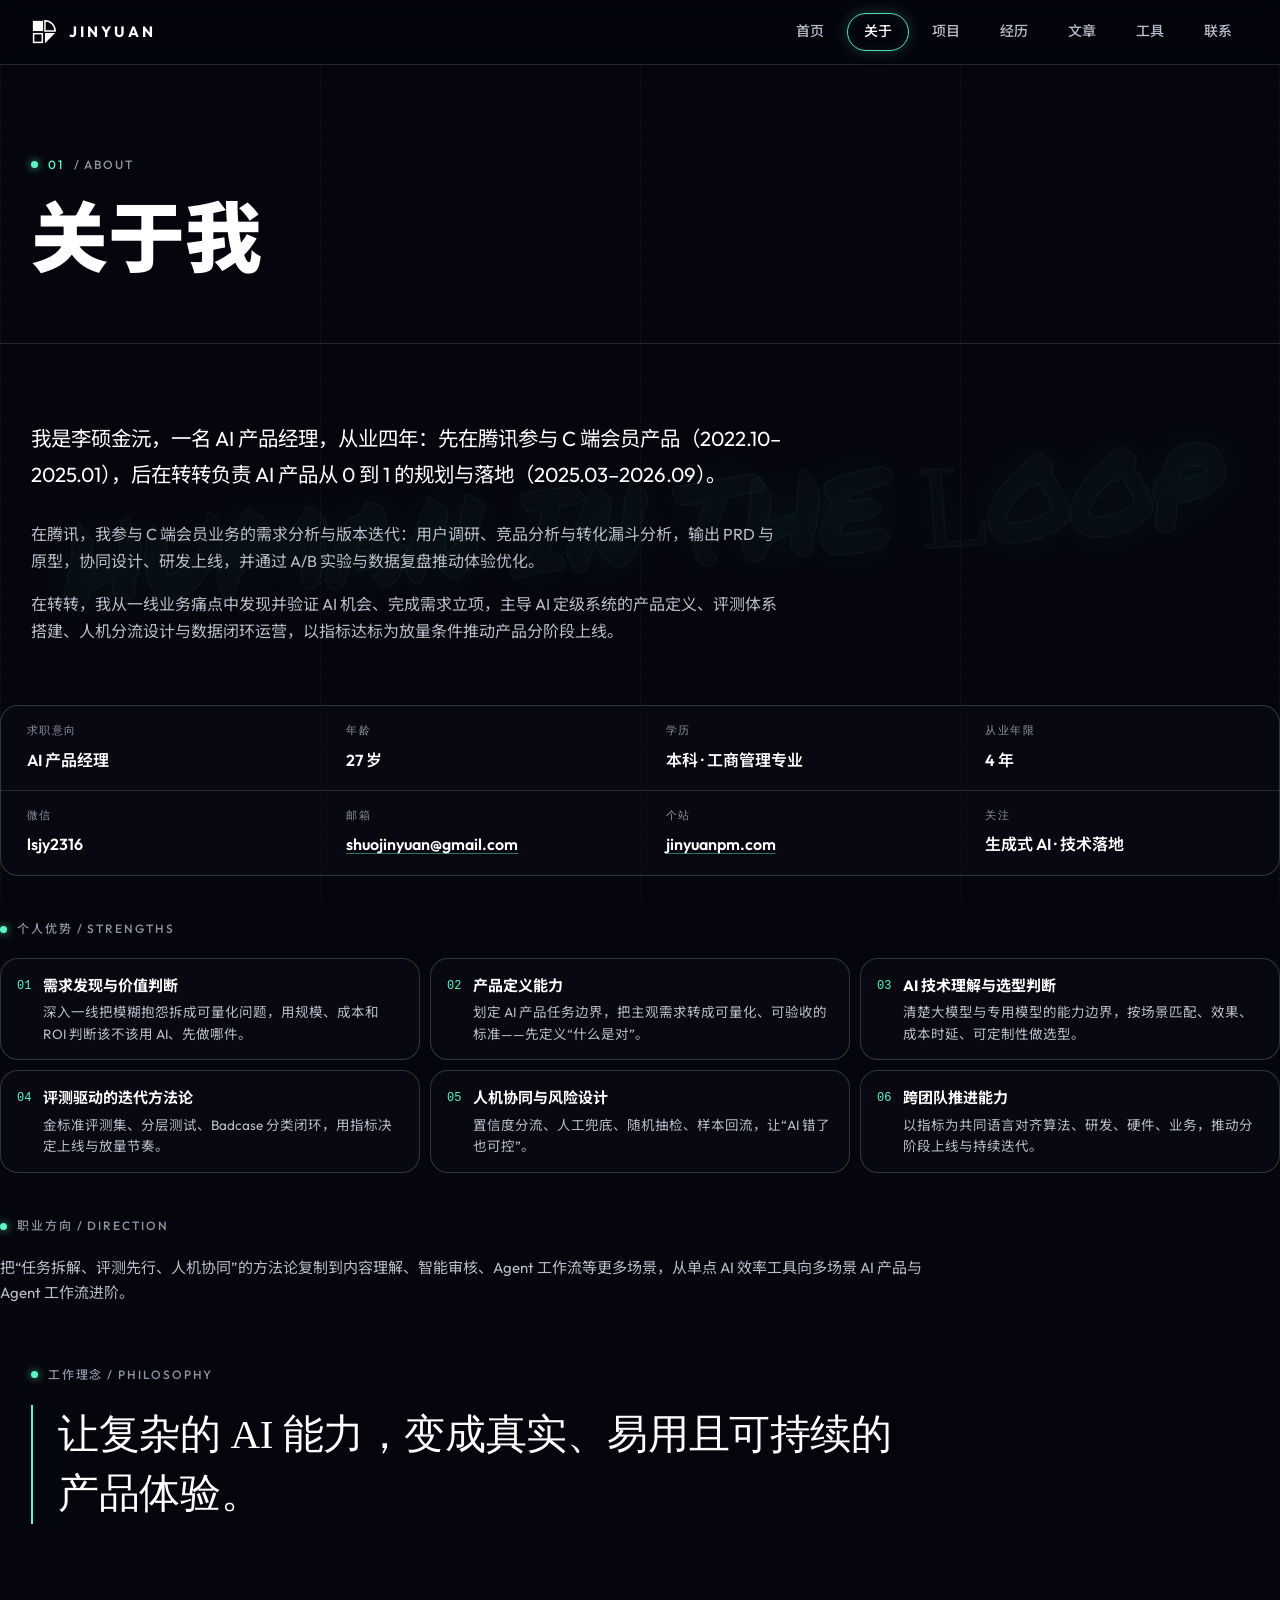
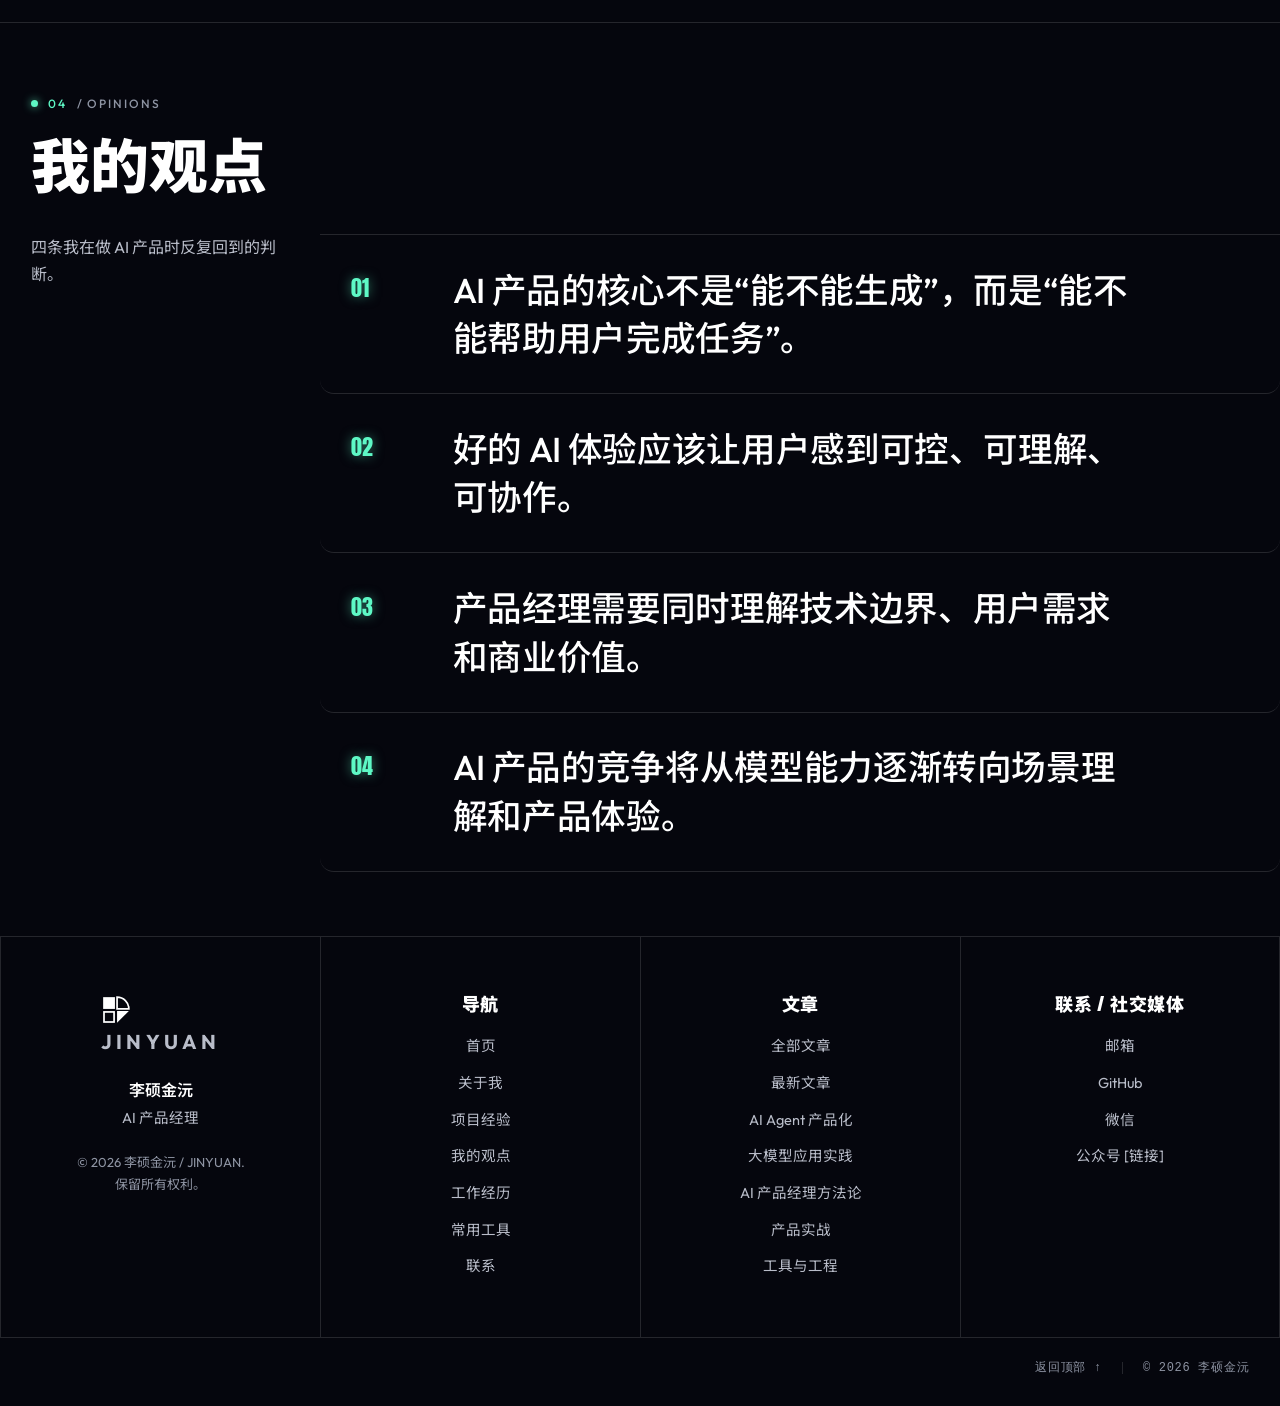
==== about.html @ b334a10d "About: remove monolith image, text full width" ====
<!doctype html>
<html lang="zh-Hans">
<head>
<meta charset="utf-8">
<meta name="viewport" content="width=device-width, initial-scale=1">
<title>关于我｜JINYUAN｜AI 产品与智能体验</title>
<meta name="description" content="李硕金沅（JINYUAN）｜AI 产品经理，从业四年（腾讯 C 端会员产品 → 转转 AI 产品）。关于我、个人优势、工作理念与我的观点。">
<meta name="theme-color" content="#05060d">
<meta name="color-scheme" content="dark">
<meta property="og:type" content="website">
<meta property="og:site_name" content="JINYUAN｜AI 产品与智能体验">
<meta property="og:title" content="关于我｜JINYUAN｜AI 产品与智能体验">
<meta property="og:description" content="李硕金沅（JINYUAN）｜AI 产品经理，从业四年（腾讯 C 端会员产品 → 转转 AI 产品）。关于我、个人优势、工作理念与我的观点。">
<meta property="og:locale" content="zh_CN">
<!-- For a real deployment make og:image / og:url absolute, e.g. https://your-domain.com/assets/og.jpg -->
<meta property="og:image" content="assets/og.jpg">
<meta name="twitter:card" content="summary_large_image">
<link rel="icon" href="data:image/svg+xml,%3Csvg xmlns='http://www.w3.org/2000/svg' viewBox='0 0 28 28'%3E%3Crect width='28' height='28' fill='%23000'/%3E%3Crect x='3' y='3' width='10' height='10' fill='%23fff'/%3E%3Cpath d='M15 13V3a10 10 0 0 1 10 10z' fill='none' stroke='%23fff' stroke-width='1.6'/%3E%3Crect x='3.8' y='15.8' width='8.4' height='8.4' fill='none' stroke='%23fff' stroke-width='1.6'/%3E%3Cpath d='M15 25V15h10z' fill='%237fa38f'/%3E%3C/svg%3E">
<link rel="preconnect" href="https://fonts.googleapis.com">
<link rel="preconnect" href="https://fonts.gstatic.com" crossorigin>
<link rel="stylesheet" href="https://fonts.googleapis.com/css2?family=Anton&family=Outfit:wght@400;500;600;700&family=Noto+Sans+SC:wght@500;700;900&display=swap">
<link rel="stylesheet" href="css/style.css?v=18">
<script>document.documentElement.classList.add('js')</script>
<script type="application/ld+json">{"@context": "https://schema.org", "@type": "Person", "name": "李硕金沅", "alternateName": "JINYUAN", "jobTitle": "AI 产品经理", "description": "李硕金沅（JINYUAN）｜AI 产品经理。专注于人工智能产品、用户体验与商业化创新，关注 AI 产品设计、智能体、生成式 AI、用户需求与技术落地。", "inLanguage": "zh-Hans", "knowsAbout": ["AI 产品管理", "生成式 AI", "AI Agent", "用户体验"], "sameAs": ["https://github.com/Uashodauw"]}</script>
</head>
<body id="top">
<a class="skip" href="#main">跳到主要内容</a>
<div class="guides" aria-hidden="true"><div><span></span><span></span><span></span><span></span></div></div>
<header class="site-header">
 <div class="wrap"><div class="nav-inner">
  <a class="logo" href="index.html" aria-label="JINYUAN 首页"><svg viewBox="0 0 28 28" fill="none" aria-hidden="true" focusable="false"><rect x="2" y="2" width="11" height="11" fill="currentColor"/><path d="M15 13V2a11 11 0 0 1 11 11z" stroke="currentColor" stroke-width="1.6"/><rect x="2.8" y="15.8" width="9.4" height="9.4" stroke="currentColor" stroke-width="1.6"/><path d="M15 26V15h11z" fill="currentColor"/></svg><span class="wm">JINYUAN</span></a>
  <nav aria-label="主导航"><ul class="nav-links" id="nav-links"><li><a href="index.html">首页</a></li><li><a href="about.html" aria-current="page">关于</a></li><li><a href="projects.html">项目</a></li><li><a href="experience.html">经历</a></li><li><a href="articles.html">文章</a></li><li><a href="tools.html">工具</a></li><li><a href="contact.html">联系</a></li></ul></nav>
  <button class="nav-toggle" type="button" aria-expanded="false" aria-controls="nav-links" aria-label="打开菜单"><span></span></button>
 </div></div>
 <div class="progress" aria-hidden="true"></div>
</header>
<main id="main">
 <section class="page-head" aria-labelledby="page-t"><div class="wrap"><div class="cell">
  <p class="label"><b>01</b> / ABOUT</p><h1 id="page-t">关于我</h1></div></div></section>
<section class="sec" style="border-top:0" id="about" aria-labelledby="about-t">
 <div class="wrap">
  <div class="about-grid">
   <div class="about-text cell reveal">
    <p class="lead">我是李硕金沅，一名 AI 产品经理，从业四年：先在腾讯参与 C 端会员产品（2022.10–2025.01），后在转转负责 AI 产品从 0 到 1 的规划与落地（2025.03–2026.09）。</p>
    <p class="muted">在腾讯，我参与 C 端会员业务的需求分析与版本迭代：用户调研、竞品分析与转化漏斗分析，输出 PRD 与原型，协同设计、研发上线，并通过 A/B 实验与数据复盘推动体验优化。</p>
    <p class="muted">在转转，我从一线业务痛点中发现并验证 AI 机会、完成需求立项，主导 AI 定级系统的产品定义、评测体系搭建、人机分流设计与数据闭环运营，以指标达标为放量条件推动产品分阶段上线。</p>
   </div>
   <dl class="facts facts-8 reveal" style="margin:0">
    <div><dt>求职意向</dt><dd>AI 产品经理</dd></div><div><dt>年龄</dt><dd>27 岁</dd></div><div><dt>学历</dt><dd>本科 · 工商管理专业</dd></div><div><dt>从业年限</dt><dd>4 年</dd></div><div><dt>微信</dt><dd>lsjy2316</dd></div><div><dt>邮箱</dt><dd><a href="mailto:shuojinyuan@gmail.com">shuojinyuan@gmail.com</a></dd></div><div><dt>个站</dt><dd><a href="index.html">jinyuanpm.com</a></dd></div><div><dt>关注</dt><dd>生成式 AI · 技术落地</dd></div>
   </dl>
   <div class="strengths-wrap reveal"><p class="label">个人优势 / STRENGTHS</p><ul class="strengths" aria-label="个人优势"><li><span class="n">01</span><div><b>需求发现与价值判断</b><p>深入一线把模糊抱怨拆成可量化问题，用规模、成本和 ROI 判断该不该用 AI、先做哪件。</p></div></li><li><span class="n">02</span><div><b>产品定义能力</b><p>划定 AI 产品任务边界，把主观需求转成可量化、可验收的标准——先定义“什么是对”。</p></div></li><li><span class="n">03</span><div><b>AI 技术理解与选型判断</b><p>清楚大模型与专用模型的能力边界，按场景匹配、效果、成本时延、可定制性做选型。</p></div></li><li><span class="n">04</span><div><b>评测驱动的迭代方法论</b><p>金标准评测集、分层测试、Badcase 分类闭环，用指标决定上线与放量节奏。</p></div></li><li><span class="n">05</span><div><b>人机协同与风险设计</b><p>置信度分流、人工兜底、随机抽检、样本回流，让“AI 错了也可控”。</p></div></li><li><span class="n">06</span><div><b>跨团队推进能力</b><p>以指标为共同语言对齐算法、研发、硬件、业务，推动分阶段上线与持续迭代。</p></div></li></ul></div>
   <div class="direction reveal"><p class="label">职业方向 / DIRECTION</p><p>把“任务拆解、评测先行、人机协同”的方法论复制到内容理解、智能审核、Agent 工作流等更多场景，从单点 AI 效率工具向多场景 AI 产品与 Agent 工作流进阶。</p></div>
   <div class="philosophy reveal"><p class="label">工作理念 / PHILOSOPHY</p><blockquote><p>让复杂的 AI 能力，变成真实、易用且可持续的产品体验。</p></blockquote></div>
  </div>
 </div>
</section>
<section class="sec" id="opinions" aria-labelledby="opinions-t">
 <div class="wrap">
  <div class="sec-head"><div class="cell reveal"><p class="label"><b>04</b> / OPINIONS</p><h2><span id="opinions-t">我的观点</span></h2></div></div>
  <div class="op-grid">
   <div class="op-side reveal"><p class="muted">四条我在做 AI 产品时反复回到的判断。</p></div>
   <ol class="op-list"><li class="op reveal"><span class="no">01</span><p>AI 产品的核心不是“能不能生成”，而是“能不能帮助用户完成任务”。</p></li><li class="op reveal"><span class="no">02</span><p>好的 AI 体验应该让用户感到可控、可理解、可协作。</p></li><li class="op reveal"><span class="no">03</span><p>产品经理需要同时理解技术边界、用户需求和商业价值。</p></li><li class="op reveal"><span class="no">04</span><p>AI 产品的竞争将从模型能力逐渐转向场景理解和产品体验。</p></li></ol>
  </div>
 </div>
</section>
</main>
<footer class="site-footer">
 <div class="wrap">
  <div class="foot-cols">
   <div class="fcol">
    <a class="logo" href="index.html" aria-label="JINYUAN 首页"><svg viewBox="0 0 28 28" fill="none" aria-hidden="true" focusable="false"><rect x="2" y="2" width="11" height="11" fill="currentColor"/><path d="M15 13V2a11 11 0 0 1 11 11z" stroke="currentColor" stroke-width="1.6"/><rect x="2.8" y="15.8" width="9.4" height="9.4" stroke="currentColor" stroke-width="1.6"/><path d="M15 26V15h11z" fill="currentColor"/></svg><span class="wm">JINYUAN</span></a>
    <p class="name">李硕金沅</p>
    <p class="tagline">AI 产品经理</p>
    <p class="copy-r">© <span id="year">2026</span> 李硕金沅 / JINYUAN.<br>保留所有权利。</p>
   </div>
   <nav class="fcol" aria-label="站点导航"><h2>导航</h2><ul>
    <li><a href="index.html">首页</a></li><li><a href="about.html">关于我</a></li><li><a href="projects.html">项目经验</a></li>
    <li><a href="about.html#opinions">我的观点</a></li><li><a href="experience.html">工作经历</a></li><li><a href="tools.html">常用工具</a></li><li><a href="contact.html">联系</a></li></ul></nav>
   <nav class="fcol" aria-label="文章链接"><h2>文章</h2><ul>
    <li><a href="articles.html">全部文章</a></li><li><a href="article.html?slug=gemini-4-argon-multimodal-review">最新文章</a></li>
    <li><a href="articles.html?cat=AI%20Agent%20%E4%BA%A7%E5%93%81%E5%8C%96">AI Agent 产品化</a></li><li><a href="articles.html?cat=%E5%A4%A7%E6%A8%A1%E5%9E%8B%E5%BA%94%E7%94%A8%E5%AE%9E%E8%B7%B5">大模型应用实践</a></li><li><a href="articles.html?cat=AI%20%E4%BA%A7%E5%93%81%E7%BB%8F%E7%90%86%E6%96%B9%E6%B3%95%E8%AE%BA">AI 产品经理方法论</a></li><li><a href="articles.html?cat=%E4%BA%A7%E5%93%81%E5%AE%9E%E6%88%98">产品实战</a></li><li><a href="articles.html?cat=%E5%B7%A5%E5%85%B7%E4%B8%8E%E5%B7%A5%E7%A8%8B">工具与工程</a></li></ul></nav>
   <nav class="fcol" aria-label="联系与社交媒体"><h2>联系 / 社交媒体</h2><ul>
    <li><a href="mailto:shuojinyuan@gmail.com">邮箱</a></li><li><a href="https://github.com/Uashodauw" target="_blank" rel="noopener noreferrer">GitHub</a></li>
    <li><a href="contact.html#wechat">微信</a></li><li><a href="#" aria-disabled="true" title="占位：请替换为公众号 / 社交媒体链接">公众号 [链接]</a></li></ul></nav>
  </div>
  <div class="foot-art">
   <picture><source type="image/webp" srcset="assets/footer-art.webp"><img src="assets/footer-art.jpg" alt="黑白蚀刻版画风格的沙漠沙丘与远处高原，右侧渐隐入黑色背景" width="660" height="590" loading="lazy" decoding="async"></picture>
   <div class="foot-bar"><a href="#top">返回顶部 ↑</a><span class="sep"></span><span>© 2026 李硕金沅</span></div>
  </div>
 </div>
</footer>
<script src="js/main.js?v=8" defer></script>
<script src="js/router.js?v=2" defer></script>
<script src="js/cursor.js?v=1" defer></script>
</body>
</html>
---- css/style.css ----
/* JINYUAN — NOX Grid inspired: black, etched engravings, dashed hairlines */
:root{
  --bg:#000;
  --fg:#f1f1ee;
  --muted:#b4b4b0;      /* 10:1 on #000 */
  --dim:#8f8f8b;        /* 6:1 on #000 */
  --accent:#7fa38f;     /* 7.6:1 on #000 */
  --line:rgba(255,255,255,.18);
  --guide:rgba(255,255,255,.14);
  --err:#ff9d8a;
  --sans:"Inter",-apple-system,BlinkMacSystemFont,"Segoe UI","PingFang SC","Hiragino Sans GB","Noto Sans SC","Noto Sans CJK SC","Microsoft YaHei",system-ui,sans-serif;
  --serif:"Source Serif 4","Source Serif Pro","Noto Serif SC","Noto Serif CJK SC","Songti SC","STSong",Georgia,serif;
  --mono:ui-monospace,SFMono-Regular,"SF Mono",Menlo,Consolas,"Liberation Mono",monospace;
  --hdr:64px;
  --wrap:1280px;
}
*,*::before,*::after{box-sizing:border-box}
html{scroll-behavior:smooth;-webkit-text-size-adjust:100%;background:#000}
body{margin:0;background:var(--bg);color:var(--fg);font-family:var(--sans);font-size:16px;line-height:1.7;-webkit-font-smoothing:antialiased;overflow-x:hidden;position:relative}
img,svg,picture{display:block;max-width:100%}
img{height:auto}
a{color:inherit;text-decoration:none}
p{margin:0 0 1em}
h1,h2,h3,h4{margin:0;font-weight:600;line-height:1.2;letter-spacing:-.01em}
ul,ol{margin:0;padding:0;list-style:none}
button,input,textarea{font:inherit;color:inherit}
::selection{background:var(--accent);color:#000}
:focus-visible{outline:2px solid var(--accent);outline-offset:3px;border-radius:1px}
.skip{position:absolute;left:12px;top:-60px;background:#fff;color:#000;padding:10px 16px;z-index:200;font-weight:600}
.skip:focus{top:12px}
.sr{position:absolute;width:1px;height:1px;overflow:hidden;clip:rect(0 0 0 0);white-space:nowrap}

/* ---------- grid guides ---------- */
.guides{position:fixed;inset:0;pointer-events:none;z-index:0}
.guides>div{position:relative;height:100%;width:min(var(--wrap),100%);margin:0 auto;display:grid;grid-template-columns:repeat(4,1fr)}
.guides span{border-left:1px dashed var(--guide)}
.guides span:last-child{border-right:1px dashed var(--guide)}
.wrap{width:min(var(--wrap),100%);margin:0 auto;position:relative;z-index:1}
main,.site-footer{position:relative;z-index:1}
.grid4{display:grid;grid-template-columns:repeat(4,1fr)}
.cell{padding:0 clamp(20px,2.4vw,36px)}

/* ---------- labels ---------- */
.label{font-family:var(--mono);font-size:12px;letter-spacing:.14em;text-transform:uppercase;color:var(--dim);margin:0 0 18px;display:flex;gap:10px;align-items:center}
.label b{color:var(--accent);font-weight:500}
.label::before{content:"";width:6px;height:6px;background:var(--accent);display:inline-block}
.lead{font-size:clamp(18px,1.6vw,22px);color:var(--fg);line-height:1.75}
.muted{color:var(--muted)}
.mono{font-family:var(--mono)}

/* ---------- header ---------- */
.site-header{position:sticky;top:0;z-index:100;background:rgba(0,0,0,.88);-webkit-backdrop-filter:blur(10px);backdrop-filter:blur(10px);border-bottom:1px solid var(--line)}
.nav-inner{height:var(--hdr);display:flex;align-items:center;justify-content:space-between;padding:0 clamp(20px,2.4vw,36px)}
.logo{display:inline-flex;align-items:center;gap:12px;font-weight:600}
.logo svg{width:26px;height:26px;color:var(--fg)}
.logo .wm{font-size:15px;letter-spacing:.28em;font-weight:600}
.logo:hover svg,.logo:focus-visible svg{color:var(--accent)}
.nav-links{display:flex;gap:4px;align-items:center}
.nav-links a{display:block;padding:8px 14px;font-size:14px;color:var(--muted);position:relative;transition:color .2s}
.nav-links a::after{content:"";position:absolute;left:14px;right:14px;bottom:2px;border-bottom:1px solid var(--accent);transform:scaleX(0);transform-origin:left;transition:transform .25s}
.nav-links a:hover,.nav-links a[aria-current]{color:var(--fg)}
.nav-links a:hover::after,.nav-links a[aria-current]::after{transform:scaleX(1)}
.nav-toggle{display:none;background:none;border:1px solid var(--line);width:44px;height:44px;cursor:pointer;align-items:center;justify-content:center;border-radius:1px}
.nav-toggle:hover{border-color:var(--accent)}
.nav-toggle span,.nav-toggle span::before,.nav-toggle span::after{display:block;width:18px;height:1.5px;background:var(--fg);position:relative;transition:transform .2s,background .2s}
.nav-toggle span::before,.nav-toggle span::after{content:"";position:absolute;left:0}
.nav-toggle span::before{top:-6px}.nav-toggle span::after{top:6px}
.nav-toggle[aria-expanded=true] span{background:transparent}
.nav-toggle[aria-expanded=true] span::before{transform:translateY(6px) rotate(45deg)}
.nav-toggle[aria-expanded=true] span::after{transform:translateY(-6px) rotate(-45deg)}
.progress{position:absolute;left:0;bottom:-1px;height:2px;width:0;background:var(--accent);z-index:2}

/* ---------- buttons ---------- */
.btn{display:inline-flex;align-items:center;gap:10px;min-height:48px;padding:0 24px;border:1px solid var(--fg);background:transparent;color:var(--fg);font-size:15px;font-weight:500;cursor:pointer;border-radius:1px;transition:background .2s,color .2s,border-color .2s,transform .1s}
.btn:active{transform:translateY(1px)}
.btn-primary{background:var(--fg);color:#000}
.btn-primary:hover{background:var(--accent);border-color:var(--accent)}
.btn-ghost{border-color:rgba(255,255,255,.4)}
.btn-ghost:hover{border-color:var(--accent);color:var(--accent)}
.btn .arr{transition:transform .2s}
.btn:hover .arr{transform:translateX(4px)}
.btn-sm{min-height:36px;padding:0 14px;font-size:13px}
.link-arrow{display:inline-flex;gap:8px;align-items:center;border-bottom:1px solid var(--line);padding-bottom:2px;color:var(--fg);transition:color .2s,border-color .2s}
.link-arrow:hover{color:var(--accent);border-color:var(--accent)}

/* ---------- hero ---------- */
.hero{position:relative;overflow:hidden;min-height:min(86vh,800px);display:flex;align-items:stretch}
.hero .wrap{display:flex;flex-direction:column;min-height:inherit}
.hero-art{position:absolute;right:0;top:0;bottom:84px;width:74%;z-index:0;pointer-events:none}
.hero-art img{width:100%;height:100%;object-fit:cover;object-position:60% 50%}
.feather{-webkit-mask-image:linear-gradient(to right,transparent 0,#000 38%,#000 86%,transparent 100%),linear-gradient(to bottom,transparent 0,#000 14%,#000 84%,transparent 100%);-webkit-mask-composite:source-in;mask-image:linear-gradient(to right,transparent 0,#000 38%,#000 86%,transparent 100%),linear-gradient(to bottom,transparent 0,#000 14%,#000 84%,transparent 100%);mask-composite:intersect}
.feather-soft{-webkit-mask-image:linear-gradient(to right,transparent 0,#000 10%,#000 90%,transparent 100%),linear-gradient(to bottom,transparent 0,#000 10%,#000 90%,transparent 100%);-webkit-mask-composite:source-in;mask-image:linear-gradient(to right,transparent 0,#000 10%,#000 90%,transparent 100%),linear-gradient(to bottom,transparent 0,#000 10%,#000 90%,transparent 100%);mask-composite:intersect}
.hero-copy{position:relative;z-index:2;flex:1;display:flex;flex-direction:column;justify-content:center;padding:clamp(56px,8vw,112px) clamp(20px,2.4vw,36px) 48px;max-width:760px}
.hero h1{font-size:clamp(60px,10vw,136px);font-weight:700;letter-spacing:-.03em;line-height:1;margin-bottom:20px}
.hero .role{font-size:clamp(20px,2.2vw,28px);font-weight:500;margin-bottom:28px;color:var(--fg);display:flex;align-items:center;gap:14px}
.hero .role::before{content:"";width:40px;border-top:1px solid var(--accent)}
.hero .tag{font-size:clamp(18px,1.7vw,22px);max-width:30em;margin-bottom:12px;text-shadow:0 0 18px #000,0 0 6px #000}
.hero .sub{color:var(--muted);max-width:32em;margin-bottom:36px;text-shadow:0 0 14px #000,0 0 6px #000}
.hero-actions{display:flex;flex-wrap:wrap;gap:14px}
.hero-meta{position:relative;z-index:2;border-top:1px solid var(--line);height:84px}
.hero-meta .cell{display:flex;flex-direction:column;justify-content:center;height:84px;font-size:14px}
.hero-meta .k{font-family:var(--mono);font-size:11px;letter-spacing:.14em;text-transform:uppercase;color:var(--dim)}

/* ---------- sections ---------- */
.sec{border-top:1px solid var(--line);padding:clamp(64px,8vw,120px) 0;scroll-margin-top:var(--hdr)}
.sec-head{display:grid;grid-template-columns:repeat(4,1fr);margin-bottom:clamp(40px,5vw,72px)}
.sec-head .cell:first-child{grid-column:1/3}
.sec-head h2{font-size:clamp(34px,4.4vw,60px);letter-spacing:-.025em}
.sec-head p.note{grid-column:3/5;color:var(--muted);align-self:end;margin:0}
.eyebrow-note{display:inline-block;font-family:var(--mono);font-size:12px;letter-spacing:.06em;color:var(--accent);border:1px dashed rgba(127,163,143,.55);padding:4px 10px;margin:0}

/* about */
.about-grid{display:grid;grid-template-columns:repeat(4,1fr);row-gap:48px}
.about-text{grid-column:1/3}
.about-text .lead{margin-bottom:28px}
.about-fig{grid-column:3/5;position:relative}
.about-fig img{width:100%;max-width:520px;margin-left:auto}
.facts{grid-column:1/5;display:grid;grid-template-columns:repeat(4,1fr);border-top:1px solid var(--line);border-bottom:1px solid var(--line)}
.facts>div{padding:24px clamp(20px,2.4vw,36px)}
.facts dt{font-family:var(--mono);font-size:11px;letter-spacing:.14em;text-transform:uppercase;color:var(--dim);margin-bottom:6px}
.facts dd{margin:0;font-size:18px;font-weight:500}
.skills{grid-column:1/5;display:grid;grid-template-columns:repeat(3,1fr)}
.skills li{padding:22px clamp(20px,2.4vw,36px);border-bottom:1px solid var(--line);display:flex;gap:16px;align-items:baseline;transition:background .2s}
.skills li:hover{background:#0b0b0b}
.skills .n{font-family:var(--mono);font-size:12px;color:var(--accent)}
.philosophy{grid-column:1/5;padding:clamp(24px,3vw,40px) clamp(20px,2.4vw,36px) 0}
.philosophy blockquote{margin:0;font-family:var(--serif);font-size:clamp(24px,3.2vw,44px);line-height:1.45;letter-spacing:-.01em;max-width:22em;border-left:2px solid var(--accent);padding-left:clamp(16px,2vw,28px)}
.philosophy .label{margin-bottom:20px}

/* projects */
.projects{display:grid;grid-template-columns:repeat(2,1fr);gap:0}
.project{border:1px solid var(--line);margin:-1px 0 0 -1px;padding:0;display:flex;flex-direction:column;transition:border-color .25s,background .25s;background:#000}
.project:hover{border-color:rgba(127,163,143,.7);background:#050505}
.project .thumb{aspect-ratio:16/8;overflow:hidden;border-bottom:1px solid var(--line)}
.project .thumb img{width:100%;height:100%;object-fit:cover;filter:grayscale(1);transition:transform .8s ease}
.project:hover .thumb img{transform:scale(1.03)}
.project-body{padding:clamp(20px,2.4vw,32px)}
.project h3{font-size:24px;margin-bottom:6px;display:flex;gap:10px;align-items:baseline;flex-wrap:wrap}
.project h3 small{font-family:var(--mono);font-size:11px;font-weight:400;color:var(--accent);letter-spacing:.08em;border:1px dashed rgba(127,163,143,.55);padding:2px 8px}
.project dl{margin:20px 0 0;display:grid;grid-template-columns:7.5em 1fr;gap:0}
.project dt,.project dd{padding:10px 0;border-top:1px solid var(--line);margin:0;font-size:14.5px}
.project dt{font-family:var(--mono);font-size:11.5px;letter-spacing:.06em;color:var(--dim);padding-right:12px;line-height:2}
.project dd{color:var(--muted)}
.chips-inline{display:flex;flex-wrap:wrap;gap:6px}
.pill{font-family:var(--mono);font-size:12px;border:1px solid var(--line);padding:1px 8px;color:var(--muted);border-radius:1px;line-height:1.7}

/* article cards */
.cards3{display:grid;grid-template-columns:repeat(3,1fr)}
.acard{display:flex;flex-direction:column;border-left:1px solid var(--line);padding:0 clamp(20px,2.4vw,32px) 8px;transition:background .25s}
.acard:first-child{border-left:0}
.acard .cover{aspect-ratio:16/9;overflow:hidden;margin-bottom:22px;background:#000}
.acard .cover img{width:100%;height:100%;object-fit:cover;transition:transform .8s ease}
.acard:hover .cover img{transform:scale(1.04)}
.acard h3{font-size:20px;line-height:1.45;margin:10px 0 12px;font-weight:600}
.acard h3 a{background:linear-gradient(currentColor,currentColor) 0 100%/0 1px no-repeat;transition:background-size .3s,color .2s}
.acard:hover h3 a,.acard h3 a:focus-visible{background-size:100% 1px;color:#fff}
.acard p{color:var(--muted);font-size:15px}
.meta{font-family:var(--mono);font-size:12px;letter-spacing:.05em;color:var(--dim);display:flex;flex-wrap:wrap;gap:6px 14px}
.meta .cat{color:var(--accent)}
.more{margin-top:auto;padding-top:8px}
.sec-foot{margin-top:48px;padding:0 clamp(20px,2.4vw,36px)}

/* opinions */
.op-grid{display:grid;grid-template-columns:repeat(4,1fr)}
.op-side{grid-column:1/2;padding:0 clamp(20px,2.4vw,36px)}
.op-side figure{margin:32px 0 0}
.op-side img{width:100%;aspect-ratio:4/5;object-fit:cover}
.op-list{grid-column:2/5;border-top:1px solid var(--line)}
.op{display:grid;grid-template-columns:90px 1fr;gap:12px;padding:clamp(28px,3.2vw,48px) clamp(20px,2.4vw,36px);border-bottom:1px solid var(--line);transition:background .25s}
.op:hover{background:#080808}
.op .no{font-family:var(--mono);color:var(--accent);font-size:14px;padding-top:.7em}
.op p{margin:0;font-size:clamp(22px,2.7vw,36px);line-height:1.4;letter-spacing:-.01em;font-weight:500;max-width:20em}
.op-list .op:first-child{border-top:0}

/* timeline */
.timeline{grid-column:2/5;position:relative;margin-left:0}
.tl-wrap{display:grid;grid-template-columns:repeat(4,1fr)}
.tl-item{position:relative;padding:0 0 44px 40px;border-left:1px solid rgba(255,255,255,.3);margin-left:6px}
.tl-item:last-child{padding-bottom:0}
.tl-item::before{content:"";position:absolute;left:-6px;top:6px;width:11px;height:11px;background:#000;border:1px solid var(--accent);transform:rotate(45deg)}
.tl-item:first-child::before{background:var(--accent)}
.tl-date{font-family:var(--mono);font-size:13px;color:var(--accent);margin-bottom:6px}
.tl-item h3{font-size:22px;margin-bottom:12px}
.tl-item h3 span{color:var(--muted);font-weight:400}
.tl-item dl{display:grid;grid-template-columns:6em 1fr;margin:0;max-width:620px}
.tl-item dt,.tl-item dd{margin:0;padding:8px 0;border-top:1px solid var(--line);font-size:15px}
.tl-item dt{font-family:var(--mono);font-size:12px;color:var(--dim);line-height:2}
.tl-item dd{color:var(--muted)}
.side-note{grid-column:1/2;padding:0 clamp(20px,2.4vw,36px);color:var(--muted);font-size:14px}

/* contact */
.contact-grid{display:grid;grid-template-columns:repeat(4,1fr)}
.contact-info{grid-column:1/3;padding:0 clamp(20px,2.4vw,36px)}
.contact-info .lead{margin-bottom:32px;max-width:24em}
.clist{border-top:1px solid var(--line)}
.clist li{display:grid;grid-template-columns:7em 1fr auto;gap:12px;padding:16px 0;border-bottom:1px solid var(--line);align-items:center}
.clist .k{font-family:var(--mono);font-size:12px;letter-spacing:.1em;color:var(--dim);text-transform:uppercase}
.clist a.v,.clist .v{word-break:break-all}
.clist a.v{border-bottom:1px solid transparent;transition:color .2s,border-color .2s;justify-self:start}
.clist a.v:hover{color:var(--accent);border-color:var(--accent)}
.copy{background:none;border:1px solid var(--line);color:var(--muted);font-size:12px;padding:4px 10px;cursor:pointer;border-radius:1px;font-family:var(--mono);transition:color .2s,border-color .2s}
.copy:hover{color:var(--accent);border-color:var(--accent)}
.copy:active{transform:translateY(1px)}
.warn-note{font-size:13px;color:var(--dim);margin-top:14px}
.contact-form{grid-column:3/5;padding:0 clamp(20px,2.4vw,36px)}
.field{margin-bottom:22px}
.field label{display:block;font-family:var(--mono);font-size:12px;letter-spacing:.1em;color:var(--muted);margin-bottom:8px}
.field label i{color:var(--accent);font-style:normal}
.field input,.field textarea{width:100%;background:#000;border:1px solid rgba(255,255,255,.3);border-radius:1px;padding:12px 14px;font-size:16px;line-height:1.6;transition:border-color .2s,background .2s}
.field textarea{min-height:150px;resize:vertical}
.field input:hover,.field textarea:hover{border-color:rgba(255,255,255,.6)}
.field input:focus,.field textarea:focus{outline:none;border-color:var(--accent);background:#060806;box-shadow:0 0 0 1px var(--accent)}
.field [aria-invalid=true]{border-color:var(--err)}
.err{color:var(--err);font-size:14px;margin:6px 0 0;min-height:0}
.err:empty{display:none}
.form-status{margin-top:18px;padding:14px 16px;border:1px dashed rgba(127,163,143,.6);color:var(--fg);font-size:15px}
.form-status[hidden]{display:none}
.form-status a{color:var(--accent);border-bottom:1px solid var(--accent)}
.form-hint{font-size:13px;color:var(--dim);margin-top:14px}

/* page head (inner pages) */
.page-head{padding:clamp(56px,7vw,104px) 0 clamp(36px,4vw,56px);border-bottom:1px solid var(--line)}
.page-head h1{font-size:clamp(40px,6vw,84px);letter-spacing:-.03em;margin-bottom:16px}
.page-head p.lead{max-width:34em;color:var(--muted)}

/* articles list */
.toolbar{display:grid;grid-template-columns:repeat(4,1fr);padding:28px 0;border-bottom:1px solid var(--line);row-gap:20px}
.search{grid-column:1/2;padding:0 clamp(20px,2.4vw,36px);position:relative}
.search input{width:100%;background:#000;border:1px solid rgba(255,255,255,.3);border-radius:1px;padding:10px 14px;font-size:15px;transition:border-color .2s}
.search input:hover{border-color:rgba(255,255,255,.6)}
.search input:focus{outline:none;border-color:var(--accent);box-shadow:0 0 0 1px var(--accent)}
.chips{grid-column:2/5;padding:0 clamp(20px,2.4vw,36px);display:flex;flex-wrap:wrap;gap:8px}
.chip{background:none;border:1px solid var(--line);color:var(--muted);padding:6px 14px;font-size:14px;cursor:pointer;border-radius:1px;transition:color .2s,border-color .2s,background .2s}
.chip:hover{color:var(--fg);border-color:rgba(255,255,255,.55)}
.chip:active{transform:translateY(1px)}
.chip[aria-pressed=true]{background:var(--fg);color:#000;border-color:var(--fg)}
.chip .c{font-family:var(--mono);font-size:11px;opacity:.7;margin-left:6px}
.result-info{padding:16px clamp(20px,2.4vw,36px);font-family:var(--mono);font-size:12px;color:var(--dim);letter-spacing:.06em}
.alist>li{border-bottom:1px solid var(--line)}
.aitem{display:grid;grid-template-columns:repeat(4,1fr);padding:clamp(24px,3vw,40px) 0;transition:background .25s}
.aitem:hover{background:#070707}
.aitem .thumb{display:block;grid-column:1/2;padding:0 clamp(20px,2.4vw,36px)}
.aitem .thumb div{aspect-ratio:16/10;overflow:hidden}
.aitem .thumb img{width:100%;height:100%;object-fit:cover;transition:transform .8s}
.aitem:hover .thumb img{transform:scale(1.05)}
.aitem .body{grid-column:2/5;padding:0 clamp(20px,2.4vw,36px)}
.aitem h2{font-size:clamp(22px,2.4vw,30px);line-height:1.4;margin:10px 0 12px}
.aitem h2 a:hover{color:var(--accent)}
.aitem p{color:var(--muted);max-width:42em}
.aitem .foot{display:flex;flex-wrap:wrap;gap:10px 16px;align-items:center;justify-content:space-between;margin-top:16px}
.tags{display:flex;flex-wrap:wrap;gap:6px}
.empty{padding:64px clamp(20px,2.4vw,36px);color:var(--muted);text-align:left}
.empty[hidden]{display:none}
.alist li[hidden]{display:none}

/* ---------- article detail ---------- */
.art-head{padding:clamp(48px,6vw,88px) 0 40px}
.art-head .hd{max-width:900px;padding:0 clamp(20px,2.4vw,36px)}
.art-head h1{font-size:clamp(30px,4.4vw,56px);line-height:1.25;letter-spacing:-.02em;margin:14px 0 20px}
.art-head .excerpt{color:var(--muted);font-size:clamp(17px,1.5vw,20px);max-width:36em}
#article-root{position:relative}
#article-root>.wrap,#article-root>.art-head,#article-root>.art-end{position:relative;z-index:1}
/* decorative cover: faint etching on the right, feathered into the black, never above text */
.art-bg{position:absolute;top:0;right:0;width:min(60vw,820px);height:clamp(560px,62vw,860px);z-index:0;pointer-events:none;user-select:none;overflow:hidden;opacity:.16;mix-blend-mode:lighten;
  -webkit-mask-image:linear-gradient(to right,transparent 0,rgba(0,0,0,.45) 32%,#000 62%),linear-gradient(to bottom,transparent 0,#000 12%,#000 46%,transparent 94%);-webkit-mask-composite:source-in;
  mask-image:linear-gradient(to right,transparent 0,rgba(0,0,0,.45) 32%,#000 62%),linear-gradient(to bottom,transparent 0,#000 12%,#000 46%,transparent 94%);mask-composite:intersect}
.art-bg picture,.art-bg img{display:block;width:100%;height:100%}
.art-bg img{object-fit:cover;object-position:center;filter:grayscale(1)}
.art-head{padding-bottom:clamp(40px,5vw,72px)}
.art-layout{display:grid;grid-template-columns:25% minmax(0,720px) minmax(200px,1fr);align-items:start}
.toc{grid-column:1/2;position:sticky;top:calc(var(--hdr) + 24px);padding:0 clamp(20px,2.4vw,36px);max-height:calc(100vh - var(--hdr) - 48px);overflow:auto;font-size:14px}
.toc h2{font-family:var(--mono);font-size:11px;letter-spacing:.14em;text-transform:uppercase;color:var(--dim);margin-bottom:14px;font-weight:500}
.toc ol{border-left:1px solid var(--line)}
.toc a{display:block;padding:6px 0 6px 14px;margin-left:-1px;border-left:1px solid transparent;color:var(--muted);line-height:1.5;transition:color .2s,border-color .2s}
.toc a:hover{color:var(--fg)}
.toc a.active{color:var(--fg);border-left-color:var(--accent)}
.toc li.l3 a{padding-left:28px;font-size:13px}
.toc-m{display:none}
.prose{grid-column:2/3;min-width:0;font-family:var(--serif);font-size:18px;line-height:1.9;color:#e4e4e0}
.prose>*:first-child{margin-top:0}
.prose p{margin:0 0 1.4em}
.prose h2{font-family:var(--sans);font-size:28px;line-height:1.35;margin:2.2em 0 .8em;color:var(--fg);scroll-margin-top:calc(var(--hdr) + 16px);padding-top:.2em}
.prose h2::before{content:"§";color:var(--accent);margin-right:.5em;font-weight:400}
.prose h3{font-family:var(--sans);font-size:21px;margin:1.8em 0 .6em;color:var(--fg);scroll-margin-top:calc(var(--hdr) + 16px)}
.prose strong{color:#fff;font-weight:700}
.prose a{color:var(--accent);border-bottom:1px solid rgba(127,163,143,.5)}
.prose a:hover{border-color:var(--accent)}
.prose ul,.prose ol{margin:0 0 1.4em;padding-left:1.4em}
.prose ul{list-style:square}.prose ol{list-style:decimal}
.prose li{margin:.35em 0;padding-left:.2em}
.prose li::marker{color:var(--accent)}
.prose ul.check{list-style:none;padding-left:0}
.prose ul.check li{display:flex;gap:.7em;align-items:baseline}
.prose ul.check li::before{content:"□";color:var(--accent);font-family:var(--mono)}
.prose blockquote{margin:2em 0;padding:.2em 0 .2em 1.4em;border-left:2px solid var(--accent);font-size:1.12em;color:#fff;line-height:1.75}
.prose blockquote p:last-child{margin:0}
.prose code{font-family:var(--mono);font-size:.84em;background:#101010;border:1px solid var(--line);padding:.08em .4em;border-radius:1px;color:#e8e8e4}
.code{position:relative;margin:1.8em 0;border:1px dashed rgba(255,255,255,.28);background:#050505;border-radius:1px}
.code-bar{display:flex;justify-content:space-between;align-items:center;padding:6px 8px 6px 14px;border-bottom:1px solid var(--line);font-family:var(--mono);font-size:12px;color:var(--dim);letter-spacing:.08em;text-transform:uppercase}
.code pre{margin:0;padding:16px 18px;overflow-x:auto;font-family:var(--mono);font-size:14px;line-height:1.75;color:#dcdcd8;tab-size:2;white-space:pre}
.code pre code{background:none;border:0;padding:0;font-size:inherit;color:inherit}
.prose figure{margin:2.2em 0}
.prose figure img{width:100%;aspect-ratio:16/9;object-fit:cover}
.prose figcaption{font-family:var(--mono);font-size:12.5px;color:var(--dim);margin-top:10px;letter-spacing:.03em;line-height:1.6}
.prose hr{border:0;border-top:1px solid var(--line);margin:2.4em 0}
.art-aside{grid-column:3/4;position:sticky;top:calc(var(--hdr) + 24px);padding:0 clamp(20px,2.4vw,36px);font-size:14px}
.art-aside h2{font-family:var(--mono);font-size:11px;letter-spacing:.14em;text-transform:uppercase;color:var(--dim);margin-bottom:12px;font-weight:500}
.share{display:flex;flex-direction:column;gap:8px;align-items:flex-start}
.share a,.share button{width:100%;text-align:left;background:none;border:1px solid var(--line);padding:8px 12px;font-size:14px;color:var(--muted);cursor:pointer;border-radius:1px;transition:color .2s,border-color .2s;display:block}
.share a:hover,.share button:hover{color:var(--accent);border-color:var(--accent)}
.share a:active,.share button:active{transform:translateY(1px)}
.art-end{border-top:1px solid var(--line);margin-top:clamp(48px,6vw,88px)}
.sample-note{font-size:13px;color:var(--dim);font-family:var(--mono);padding:20px clamp(20px,2.4vw,36px);border-top:1px solid var(--line)}
.prevnext{display:grid;grid-template-columns:1fr 1fr}
.prevnext a{display:block;padding:28px clamp(20px,2.4vw,36px);transition:background .25s}
.prevnext a+a{border-left:1px solid var(--line);text-align:right}
.prevnext a:hover{background:#080808}
.prevnext a:hover .t{color:var(--accent)}
.prevnext .k{font-family:var(--mono);font-size:11px;letter-spacing:.14em;color:var(--dim);text-transform:uppercase}
.prevnext .t{display:block;font-size:18px;font-weight:500;margin-top:6px;transition:color .2s;line-height:1.5}
.prevnext .none{padding:28px clamp(20px,2.4vw,36px);color:var(--dim);font-size:14px}
.prevnext .none+a{border-left:1px solid var(--line)}
.related-h{padding:48px clamp(20px,2.4vw,36px) 28px;border-top:1px solid var(--line)}
.related-h h2{font-size:28px}
.nf{padding:120px clamp(20px,2.4vw,36px);text-align:left}
.nf h1{font-size:clamp(40px,6vw,80px);margin-bottom:16px}

/* ---------- footer ---------- */
.site-footer{border-top:1px solid var(--line);margin-top:0;overflow:hidden}
.foot-cols{display:grid;grid-template-columns:repeat(4,1fr);border-bottom:1px solid var(--line)}
.fcol{padding:56px clamp(20px,2.4vw,36px) 48px;border-left:1px solid var(--line)}
.fcol:last-child{border-right:1px solid var(--line)}
.fcol:first-child{text-align:center}
.fcol:not(:first-child){text-align:center}
.fcol h2{font-size:16px;font-weight:600;margin-bottom:18px}
.fcol li{margin:0 0 8px}
.fcol a{color:var(--muted);font-size:14.5px;transition:color .2s;display:inline-block;padding:2px 0}
.fcol a:hover{color:var(--accent)}
.fcol .logo{justify-content:center;margin-bottom:16px}
.fcol .logo svg{width:30px;height:30px}
.fcol .logo .wm{font-size:20px;letter-spacing:.22em}
.fcol .name{font-weight:600;font-size:16px;margin:0 0 2px}
.fcol .tagline{color:var(--muted);font-size:14.5px;margin:0 0 20px}
.fcol .copy-r{color:var(--dim);font-size:13px;margin:0;line-height:1.7}
.foot-art{position:relative;height:clamp(300px,36vw,520px);display:flex;align-items:flex-end}
.foot-art picture,.foot-art img{height:100%;width:auto;max-width:none;display:block}
.foot-art img{object-fit:contain;object-position:left bottom;-webkit-mask-image:linear-gradient(to right,#000 0,#000 78%,transparent 100%),linear-gradient(to bottom,transparent 0,#000 22%);-webkit-mask-composite:source-in;mask-image:linear-gradient(to right,#000 0,#000 78%,transparent 100%),linear-gradient(to bottom,transparent 0,#000 22%);mask-composite:intersect}
.foot-bar{position:absolute;right:clamp(20px,2.4vw,36px);bottom:28px;display:flex;gap:20px;align-items:center;font-family:var(--mono);font-size:12px;color:var(--dim);letter-spacing:.06em;text-align:right}
.foot-bar a:hover{color:var(--accent)}
.foot-bar .sep{width:1px;height:12px;border-left:1px solid var(--line)}

/* ---------- reveal ---------- */
.js .reveal{opacity:0;transform:translateY(14px);transition:opacity .8s ease,transform .8s ease}
.js .reveal.in{opacity:1;transform:none}

/* ---------- responsive ---------- */
@media (max-width:1100px){
  .nav-links a{padding:8px 10px;font-size:13.5px}
  .art-layout{grid-template-columns:25% minmax(0,1fr)}
  .art-aside{grid-column:2/3;grid-row:2;position:static;padding-top:40px;padding-right:clamp(20px,2.4vw,36px);max-width:760px}
  .share{flex-direction:row;flex-wrap:wrap}.share a,.share button{width:auto}
  .toc{grid-column:1/2}
}
@media (max-width:900px){
  :root{--hdr:60px}
  .nav-toggle{display:inline-flex}
  .site-header{-webkit-backdrop-filter:none;backdrop-filter:none;background:#000}
  .nav-links{position:fixed;left:0;right:0;top:var(--hdr);bottom:0;background:#000;flex-direction:column;align-items:stretch;gap:0;padding:12px 20px 40px;transform:translateY(-8px);opacity:0;visibility:hidden;transition:opacity .2s,transform .2s,visibility .2s;overflow:auto}
  .nav-links.open{opacity:1;transform:none;visibility:visible}
  .nav-links a{font-size:20px;padding:18px 4px;border-bottom:1px solid var(--line);color:var(--fg)}
  .nav-links a::after{display:none}
  .nav-links a[aria-current]{color:var(--accent)}
  .guides>div{grid-template-columns:1fr}
  .guides span:nth-child(n+2){display:none}
  .guides span:first-child{border-left:1px dashed var(--guide);border-right:1px dashed var(--guide);margin:0 10px}
  .hero{display:flex;flex-direction:column;min-height:0}
  .hero-art{position:relative;width:100%;height:auto;aspect-ratio:16/10;bottom:auto;margin-top:8px;right:auto}
  .hero .wrap{display:contents}
  .hero-copy{order:1}.hero-art{order:2}.hero-meta{order:3}
  .hero-copy{padding-top:48px;padding-bottom:0}
  .hero-art{-webkit-mask-image:linear-gradient(to bottom,transparent 0,#000 14%,#000 86%,transparent 100%);mask-image:linear-gradient(to bottom,transparent 0,#000 14%,#000 86%,transparent 100%)}
  .hero-art.feather{-webkit-mask-image:linear-gradient(to right,transparent 0,#000 10%,#000 90%,transparent 100%),linear-gradient(to bottom,transparent 0,#000 12%,#000 88%,transparent 100%)}
  .hero-meta{height:auto}
  .hero-meta .grid4{grid-template-columns:repeat(2,1fr)}
  .hero-meta .cell{height:72px;border-top:1px solid var(--line)}
  .hero-meta .cell:nth-child(-n+2){border-top:0}
  .sec-head{display:block}
  .sec-head .cell{padding-bottom:0}
  .sec-head p.note{padding:16px clamp(20px,2.4vw,36px) 0}
  .about-grid,.contact-grid,.op-grid,.tl-wrap,.toolbar,.aitem,.art-layout{display:block}
  .about-fig{padding:36px 0 0}
  .about-fig img{max-width:100%;margin:0}
  .facts{grid-template-columns:repeat(2,1fr);margin-top:40px}
  .facts>div:nth-child(n+3){border-top:1px solid var(--line)}
  .skills{grid-template-columns:repeat(2,1fr)}
  .philosophy{margin-top:0}
  .projects{grid-template-columns:1fr}
  .cards3{grid-template-columns:1fr;row-gap:44px}
  .acard{border-left:0;border-top:0}
  .op-side{padding-bottom:32px}.op-side figure{display:none}
  .timeline{margin-top:0;padding:0 20px 0 26px}.side-note{padding-bottom:28px}
  .contact-form{margin-top:48px}
  .toolbar .search{margin-bottom:18px}
  .aitem .thumb{padding-bottom:20px}
  .aitem .thumb div{aspect-ratio:16/8}
  .art-bg{width:78vw;height:300px;opacity:.1;
    -webkit-mask-image:linear-gradient(to right,transparent 0,#000 60%),linear-gradient(to bottom,#000 0,#000 30%,transparent 100%);
    mask-image:linear-gradient(to right,transparent 0,#000 60%),linear-gradient(to bottom,#000 0,#000 30%,transparent 100%)}
  .art-head{padding-bottom:32px}
  .toc{display:none}
  .toc-m{display:block;margin:0 clamp(20px,2.4vw,36px) 32px;border:1px solid var(--line);font-size:15px}
  .toc-m summary{padding:12px 16px;cursor:pointer;font-family:var(--mono);font-size:12px;letter-spacing:.12em;color:var(--muted)}
  .toc-m ol{padding:0 16px 12px}.toc-m a{display:block;padding:6px 0;color:var(--muted)}
  .toc-m li.l3 a{padding-left:16px;font-size:14px}
  .prose{padding:0 clamp(20px,2.4vw,36px);font-size:17.5px}
  .art-aside{padding:40px clamp(20px,2.4vw,36px) 0}
  .foot-cols{grid-template-columns:repeat(2,1fr)}
  .fcol{padding:40px 20px 32px}
  .fcol:nth-child(odd){border-right:1px solid var(--line)}
  .fcol:nth-child(n+3){border-top:1px solid var(--line)}
  .fcol:first-child{grid-column:auto}
  .foot-art{height:auto;display:block}
  .foot-art picture,.foot-art img{height:auto;width:100%;max-width:100%}
  .foot-art img{max-height:360px;object-fit:contain}
  .foot-bar{position:static;padding:16px 20px 28px;justify-content:space-between;flex-wrap:wrap;text-align:left}
}
@media (max-width:560px){
  .facts dd{font-size:16px}
  .skills{grid-template-columns:1fr}
  .project dl{grid-template-columns:1fr}
  .project dt{border-top:1px solid var(--line);padding-bottom:0}
  .project dd{border-top:0;padding-top:0}
  .tl-item dl{grid-template-columns:1fr}
  .tl-item dt{border-top:1px solid var(--line);padding-bottom:0}.tl-item dd{border-top:0;padding-top:0}
  .tl-item{padding-left:26px}
  .clist li{grid-template-columns:5.5em 1fr;}
  .clist li .copy{grid-column:2;justify-self:start}
  .op{grid-template-columns:1fr}.op .no{padding-top:0}
  .prevnext{grid-template-columns:1fr}
  .prevnext a+a{border-left:0;border-top:1px solid var(--line);text-align:left}
  .prevnext .none+a{border-left:0}
  .hero-actions .btn{flex:1;justify-content:center}
  .foot-art img{max-height:300px}
}
@media (prefers-reduced-motion:reduce){
  html{scroll-behavior:auto}
  *,*::before,*::after{transition-duration:.01ms!important;animation-duration:.01ms!important}
  .js .reveal{opacity:1;transform:none}
}
@media print{.site-header,.guides,.site-footer,.art-aside,.toc,.art-bg{display:none}body{background:#fff;color:#000}.prose{color:#000}}

/* ---------- tighter spacing: about/philosophy, projects bottom, opinions ---------- */
#about{padding-bottom:clamp(40px,4.5vw,64px)}
#about .philosophy{padding-top:clamp(8px,1.2vw,16px)}
#about .about-grid{row-gap:clamp(32px,3.4vw,44px)}
#projects{padding-top:clamp(48px,5.5vw,80px);padding-bottom:clamp(40px,4.5vw,64px)}
#articles{padding-top:clamp(48px,5.5vw,80px)}
#opinions{padding-top:clamp(48px,5.5vw,80px);padding-bottom:clamp(48px,5vw,72px)}
#opinions .sec-head{margin-bottom:clamp(24px,3vw,40px)}
#opinions .op{padding-top:clamp(22px,2.4vw,32px);padding-bottom:clamp(22px,2.4vw,32px)}
#opinions .op-side figure{margin-top:24px}
#experience{padding-top:clamp(48px,5.5vw,80px)}
@media (max-width:900px){
  #opinions .op-side{padding-bottom:20px}
}
/* contact section background */
#contact{background:linear-gradient(rgba(0,0,0,.62),rgba(0,0,0,.62)),url(../assets/footer-art.jpg) center/cover no-repeat}
/* footer art moved to contact background */
.foot-art{height:auto;display:block}
.foot-art picture{display:none}
.foot-bar{position:static;justify-content:flex-end;padding:20px clamp(20px,2.4vw,36px) 28px}
/* hero: face right after title, network to right edge (desktop) */
@media (min-width:901px){.hero-art{left:max(0px,calc(51.25vw - 589px));right:0;width:auto}.hero-art img{object-position:left center}}
@media (min-width:901px) and (max-width:1280px){.hero-art{left:67px}}
@media (min-width:1441px){.hero-art{left:calc(15.8vw - 79px)}}
@media (min-width:901px){.hero-art.anim-on picture{-webkit-mask-image:linear-gradient(to right,#000 0,#000 calc(var(--hx,56%) - 90px),rgba(0,0,0,.45) calc(var(--hx,56%) + 20px),transparent calc(var(--hx,56%) + 170px));mask-image:linear-gradient(to right,#000 0,#000 calc(var(--hx,56%) - 90px),rgba(0,0,0,.45) calc(var(--hx,56%) + 20px),transparent calc(var(--hx,56%) + 170px))}}
@media (min-width:901px){.hero-art.anim-on.head-on picture{-webkit-mask-image:linear-gradient(to right,#000 0,#000 calc(var(--hx) - 4px),transparent calc(var(--hx) + 26px));mask-image:linear-gradient(to right,#000 0,#000 calc(var(--hx) - 4px),transparent calc(var(--hx) + 26px))}}
/* featured project spans full row */
.project.project-featured{grid-column:1/-1}
.project.project-featured .thumb{aspect-ratio:16/5}

/* =====================================================================
   v5 theme — matches the draw-to-reveal hero: navy-black, mint accent,
   pill controls, display headings, rounded glow cards. Content unchanged.
   ===================================================================== */
:root{
  --bg:#05060d;--fg:#ffffff;--muted:#b9bdc9;--dim:#8e94a3;
  --accent:#5ef8c5;--accent-2:#3ddc97;
  --line:rgba(255,255,255,.13);--guide:rgba(255,255,255,.05);
  --card:#0a0b17;--card-line:rgba(170,230,210,.22);--glow:rgba(61,220,151,.14);
  --sans:"Outfit","Noto Sans SC",-apple-system,BlinkMacSystemFont,"Segoe UI","PingFang SC","Hiragino Sans GB","Microsoft YaHei",system-ui,sans-serif;
  --display:"Anton","Noto Sans SC","PingFang SC","Hiragino Sans GB","Microsoft YaHei",sans-serif;
  --r:18px;
}
html,body{background:var(--bg)}
::selection{background:var(--accent);color:#04110c}
/* section rhythm (compact) */
.sec{border-top:1px solid var(--line);padding:clamp(48px,6vw,88px) 0}
.sec-head{margin-bottom:clamp(28px,3.4vw,48px)}
.sec-head h2,.page-head h1,.art-head h1,.nf h1,.related-h h2{font-family:var(--display);font-weight:900;font-synthesis:none;letter-spacing:0;text-transform:uppercase;line-height:1.08}
.sec-head h2{font-size:clamp(36px,4.6vw,64px)}
.page-head h1{font-size:clamp(42px,6vw,88px)}
.art-head h1{text-transform:none;font-weight:900;line-height:1.2}
.label{font-family:var(--sans);font-weight:500;letter-spacing:.16em}
.label::before{width:7px;height:7px;border-radius:50%;box-shadow:0 0 8px rgba(94,248,197,.8)}
/* header */
.site-header{background:rgba(5,6,13,.78);border-bottom:1px solid var(--line)}
.logo .wm{font-family:var(--sans);font-weight:700;letter-spacing:.2em}
.nav-links{gap:6px}
.nav-links a{padding:6px 16px;border:1px solid transparent;border-radius:999px;font-weight:500;transition:color .2s,border-color .2s,background .2s}
.nav-links a::after{display:none}
.nav-links a:hover{border-color:rgba(255,255,255,.55)}
.nav-links a[aria-current]{border-color:rgba(255,255,255,.88);color:#fff}
.nav-toggle{border-radius:50%;border-color:rgba(255,255,255,.22);background:rgba(10,12,24,.55)}
.progress{background:linear-gradient(90deg,var(--accent-2),var(--accent))}
/* buttons, pills, chips */
.btn{border-radius:999px;min-height:46px;padding:0 24px;font-weight:600;border-color:rgba(255,255,255,.88)}
.btn-primary{background:linear-gradient(180deg,#7dffd6 0%,#3ddc97 100%);border-color:transparent;color:#04110c;box-shadow:0 0 22px rgba(61,220,151,.45),inset 0 1px 0 rgba(255,255,255,.35)}
.btn-primary:hover{background:linear-gradient(180deg,#9dffe2 0%,#4ae8a4 100%);box-shadow:0 0 34px rgba(61,220,151,.75),inset 0 1px 0 rgba(255,255,255,.35);transform:translateY(-2px)}
.btn-ghost{background:rgba(5,6,13,.35);border-color:rgba(255,255,255,.55)}
.btn-ghost:hover{background:#fff;color:#07080f;border-color:#fff}
.pill,.chip,.copy,.eyebrow-note,.project h3 small,.share a,.share button{border-radius:999px;border-style:solid}
.pill{font-family:var(--sans);font-size:12px;border-color:rgba(255,255,255,.22);background:rgba(5,6,13,.35);padding:2px 10px}
.chip{border-color:rgba(255,255,255,.3);background:rgba(5,6,13,.35);padding:6px 16px}
.chip:hover{border-color:rgba(255,255,255,.75)}
.chip[aria-pressed=true]{background:#fff;color:#07080f;border-color:#fff}
.copy{font-family:var(--sans);border-color:rgba(255,255,255,.25);padding:4px 12px}
.copy:hover,.share a:hover,.share button:hover{border-color:var(--accent);color:var(--accent)}
.project h3 small,.eyebrow-note{border-color:rgba(116,255,210,.55);background:rgba(6,20,18,.6);color:#9cffe0;font-family:var(--sans)}
.link-arrow:hover{color:var(--accent)}
/* cards (hero-card language) */
.projects{gap:16px}
.project,.acard,.aitem,.op,.tl-item dl,.prevnext a{transition:transform .5s cubic-bezier(.2,.8,.2,1),box-shadow .5s cubic-bezier(.2,.8,.2,1),border-color .3s,background .3s}
.project{margin:0;border:1px solid var(--card-line);border-radius:var(--r);overflow:hidden;background:var(--card);box-shadow:0 10px 30px rgba(0,0,0,.45),0 0 24px var(--glow)}
.project:hover{transform:translateY(-6px);border-color:rgba(170,230,210,.55);background:var(--card);box-shadow:0 14px 36px rgba(0,0,0,.55),0 0 34px rgba(61,220,151,.32)}
.project .thumb{border-bottom:1px solid var(--card-line)}
.project .thumb img{transition:transform 1.2s cubic-bezier(.2,.8,.2,1)}
.project:hover .thumb img{transform:scale(1.06)}
.project dt,.project dd{border-top-style:solid}
.cards3{gap:16px;padding:0 clamp(20px,2.4vw,36px)}
.acard{border:1px solid var(--card-line)!important;border-radius:var(--r);background:var(--card);padding:0 0 18px;overflow:hidden;box-shadow:0 10px 30px rgba(0,0,0,.45),0 0 24px var(--glow)}
.acard .cover{margin-bottom:16px;border-bottom:1px solid var(--card-line)}
.acard>*:not(.cover){padding-left:20px;padding-right:20px}
.acard:hover{transform:translateY(-6px);border-color:rgba(170,230,210,.55)!important;box-shadow:0 14px 36px rgba(0,0,0,.55),0 0 34px rgba(61,220,151,.32)}
.acard:hover .cover img{transform:scale(1.06)}
.alist{padding:8px clamp(20px,2.4vw,36px) 0}
.alist>li{border-bottom:0;margin-bottom:14px}
.aitem{border:1px solid var(--card-line);border-radius:var(--r);background:var(--card);padding:clamp(18px,2vw,28px) 0;box-shadow:0 10px 30px rgba(0,0,0,.4),0 0 20px rgba(61,220,151,.08)}
.aitem:hover{background:var(--card);transform:translateY(-4px);border-color:rgba(170,230,210,.55);box-shadow:0 14px 36px rgba(0,0,0,.5),0 0 30px rgba(61,220,151,.26)}
.aitem .thumb div{border-radius:12px}
.aitem h2 a:hover{color:var(--accent)}
.toolbar,.result-info{border-bottom-style:solid}
.search input,.field input,.field textarea{border-radius:12px;background:rgba(10,11,23,.8);border-color:rgba(255,255,255,.2)}
.field input:focus,.field textarea:focus,.search input:focus{background:#0a0b17;box-shadow:0 0 0 1px var(--accent),0 0 18px rgba(61,220,151,.25)}
/* about / facts / skills / opinions / timeline */
.facts{border-radius:var(--r);border:1px solid var(--card-line)!important;background:rgba(10,11,23,.6);overflow:hidden}
.facts dd{font-family:var(--sans);font-weight:600}
.skills{gap:10px;margin-top:4px}
.skills li{border:1px solid rgba(255,255,255,.18)!important;border-radius:999px;padding:12px 20px;background:rgba(5,6,13,.35)}
.skills li:hover{background:#fff;color:#07080f}
.skills li:hover .n{color:#0a7a52}
.philosophy blockquote{border-left-color:var(--accent)}
.op{border-radius:14px}
.op:hover{background:rgba(10,11,23,.8)}
.op .no{font-family:var(--display);font-size:22px;padding-top:.15em;text-shadow:0 0 12px rgba(94,248,197,.5)}
.tl-item{border-left:1px solid rgba(94,248,197,.35)}
.tl-item::before{border-radius:50%;transform:none;box-shadow:0 0 10px rgba(94,248,197,.8)}
.tl-item h3{font-family:var(--sans);font-weight:700}
.tl-date,.meta,.clist .k,.field label,.result-info,.prevnext .k,.toc h2,.art-aside h2,.code-bar,.sample-note{font-family:var(--sans);letter-spacing:.08em}
/* contact keeps its green-lines background; just round the form card */
.contact-form{background:rgba(5,6,13,.45);border:1px solid var(--card-line);border-radius:var(--r);padding:24px clamp(20px,2.4vw,32px);-webkit-backdrop-filter:blur(4px);backdrop-filter:blur(4px)}
.form-status{border-radius:12px;border-style:solid}
/* article detail */
.prose code{border-radius:6px}
.code{border-radius:14px;border-style:solid;background:#0a0b17}
.code-bar{border-bottom-style:solid}
.prevnext a{border-radius:var(--r)}
.prevnext a:hover{background:rgba(10,11,23,.8)}
.toc-m{border-radius:14px;border-style:solid}
/* footer */
.fcol h2{font-family:var(--display);font-weight:900;font-synthesis:none;letter-spacing:.04em;font-size:18px}
.fcol a:hover{color:var(--accent)}
@media (max-width:900px){
  .site-header{background:rgba(5,6,13,.96)}
  .nav-links{background:var(--bg)}
  .nav-links a{border-radius:0;border:0;border-bottom:1px solid var(--line)}
  .cards3{row-gap:16px}
  .contact-form{margin:32px clamp(16px,4vw,24px) 0}
  .skills{padding:0 clamp(20px,2.4vw,36px)}
}
@media (max-width:560px){
  .alist{padding:8px 12px 0}
  .project dt{border-top-style:solid}
}
/* multipage: contact page keeps the dimmed green-lines background across the whole page body */
.contact-main{background:linear-gradient(rgba(0,0,0,.62),rgba(0,0,0,.62)),url(../assets/footer-art.jpg) center/cover no-repeat}
.contact-main .page-head{border-bottom:0}
/* single project card without a banner */
.project.project-featured .project-body{padding-top:clamp(22px,2.6vw,36px)}
/* project card → detail link */
.project{position:relative}
.project h3 .card-link{color:inherit}
.project h3 .card-link::after{content:"";position:absolute;inset:0;z-index:1}
.project .more{margin:16px 0 0}.project .more a{position:relative;z-index:2}
.project:hover h3 .card-link{color:var(--accent)}
/* project detail page */
.pd-back{margin:0 0 18px}
.pd-grid{display:grid;grid-template-columns:repeat(2,1fr);gap:16px}
.pd-card h2{font-family:var(--sans);font-weight:700;font-size:clamp(20px,1.8vw,26px);margin:6px 0 12px}
.pd-list{margin:0;padding:0;list-style:none;display:grid;gap:10px}
.pd-list li{position:relative;padding-left:18px;color:var(--muted);font-size:15px;line-height:1.65}
.pd-list li::before{content:"";position:absolute;left:0;top:.7em;width:6px;height:6px;border-radius:50%;background:var(--accent);box-shadow:0 0 8px rgba(94,248,197,.7)}
.pd-foot{display:flex;gap:12px;flex-wrap:wrap;margin:28px 0 0}
@media (max-width:760px){.pd-grid{grid-template-columns:1fr}}
/* ===== client-side router: view wrapper, mint scan line, sliding nav pill ===== */
#rt-view{position:relative;z-index:1}
#rt-scan{position:fixed;left:0;right:0;top:0;height:2px;z-index:99;pointer-events:none;opacity:0;background:linear-gradient(90deg,transparent,#5ef8c5 18%,#c6ffec 50%,#5ef8c5 82%,transparent);box-shadow:0 0 12px 1px rgba(94,248,197,.75),0 0 30px 4px rgba(94,248,197,.25);will-change:transform,opacity}
#rt-scan::before{content:"";position:absolute;left:0;right:0;bottom:2px;height:90px;background:linear-gradient(to top,rgba(94,248,197,.13),rgba(94,248,197,0))}
body.rt-busy #rt-view{pointer-events:none}
.site-header nav{position:relative}
.nav-ind{position:absolute;left:0;top:0;width:0;height:0;border:1px solid rgba(94,248,197,.9);border-radius:999px;pointer-events:none;opacity:0;box-shadow:0 0 14px rgba(94,248,197,.22),inset 0 0 10px rgba(94,248,197,.08);transition:transform .5s cubic-bezier(.2,.8,.2,1),width .5s cubic-bezier(.2,.8,.2,1),opacity .2s}
.has-ind .nav-links a[aria-current]{border-color:transparent}
@media (max-width:900px){.nav-ind{display:none}.has-ind .nav-links a[aria-current]{border-color:var(--line)}}
@media (prefers-reduced-motion:reduce){.nav-ind{transition:opacity .15s}}
/* ===== custom HUD cursor (js/cursor.js) — fine pointers only ===== */
@media (hover:hover) and (pointer:fine){
 html,body{cursor:url("data:image/svg+xml,%3Csvg xmlns='http://www.w3.org/2000/svg' width='24' height='24' viewBox='0 0 24 24'%3E%3Cg fill='none' stroke='%235ef8c5' stroke-width='1.6'%3E%3Cpath d='M2 7V2h5M17 2h5v5M22 17v5h-5M7 22H2v-5' opacity='.85'/%3E%3C/g%3E%3Ccircle cx='12' cy='12' r='2.4' fill='%235ef8c5'/%3E%3C/svg%3E") 12 12,auto}
 a,button,summary,label[for],select,[role="button"]{cursor:url("data:image/svg+xml,%3Csvg xmlns='http://www.w3.org/2000/svg' width='24' height='24' viewBox='0 0 24 24'%3E%3Ccircle cx='12' cy='12' r='9' fill='none' stroke='%235ef8c5' stroke-width='1.6'/%3E%3Ccircle cx='12' cy='12' r='2.4' fill='%235ef8c5'/%3E%3C/svg%3E") 12 12,pointer}
 html.cc-on,html.cc-on *{cursor:none!important}
 html.cc-on input:not([type=checkbox]):not([type=radio]):not([type=button]):not([type=submit]),html.cc-on textarea,html.cc-on [contenteditable=true]{cursor:text!important}
}
#rt-cursor{position:fixed;left:0;top:0;width:0;height:0;z-index:10000;pointer-events:none;opacity:0;transition:opacity .25s;color:#5ef8c5;contain:layout style}
#rt-cursor.is-on{opacity:1}
#rt-cursor>*{position:absolute;left:0;top:0;will-change:transform}
.cc-dot{width:0;height:0}
.cc-dot::before{content:"";position:absolute;left:-3px;top:-3px;width:6px;height:6px;border-radius:50%;background:#5ef8c5;box-shadow:0 0 0 1px rgba(5,6,13,.7),0 0 10px 2px rgba(94,248,197,.8)}
.cc-dot::after{content:"";position:absolute;left:-8px;top:-8px;width:16px;height:16px;background:linear-gradient(#5ef8c5,#5ef8c5) center/1px 100% no-repeat,linear-gradient(#5ef8c5,#5ef8c5) center/100% 1px no-repeat;opacity:.55;-webkit-mask:radial-gradient(circle,transparent 4.5px,#000 5px);mask:radial-gradient(circle,transparent 4.5px,#000 5px)}
.cc-ring{width:0;height:0;filter:drop-shadow(0 0 1px rgba(5,6,13,.95)) drop-shadow(0 0 5px rgba(94,248,197,.7))}
.cc-ring b{position:absolute;left:0;top:0;width:9px;height:9px;border-left:1.6px solid currentColor;border-top:1.6px solid currentColor;transform-origin:0 0}
.cc-circ{position:absolute;left:-13px;top:-13px;width:26px;height:26px;border-radius:50%;border:1px solid rgba(94,248,197,.6)}
.cc-brush{position:absolute;left:-100px;top:-100px;width:200px;height:200px;border-radius:50%;border:2px solid rgba(94,248,197,.95);box-shadow:0 0 0 1px rgba(5,6,13,.55),inset 0 0 0 1px rgba(5,6,13,.45),inset 0 0 24px rgba(94,248,197,.18);background:radial-gradient(circle,rgba(94,248,197,.1),rgba(94,248,197,0) 72%);opacity:0;transition:opacity .2s}
#rt-cursor.is-brush .cc-brush{opacity:1}
#rt-cursor.is-brush .cc-ring b{opacity:.9}
#rt-cursor.is-hover .cc-ring b{border-width:2px}
#rt-cursor.is-hover .cc-dot::after{opacity:0}
#rt-cursor.is-text .cc-ring,#rt-cursor.is-text .cc-dot{opacity:0}
.cc-ring b,.cc-dot,.cc-ring{transition:opacity .2s}
.cc-pulse{position:absolute;left:-16px!important;top:-16px!important;width:32px;height:32px;border-radius:50%;border:2.5px solid #5ef8c5;box-shadow:0 0 0 1px rgba(5,6,13,.5),0 0 18px 2px rgba(94,248,197,.75),inset 0 0 10px rgba(94,248,197,.5);opacity:0}
@media (hover:none),(pointer:coarse){#rt-cursor{display:none}}
/* project detail: pipeline flow + result stats */
.pd-flow{display:flex;flex-wrap:wrap;align-items:center;gap:6px;margin:14px 0 0;font-size:13px}
.pd-flow span{border:1px solid rgba(94,248,197,.45);color:var(--fg);padding:3px 10px;border-radius:999px;background:rgba(94,248,197,.06)}
.pd-flow i{font-style:normal;color:var(--accent)}
.pd-stats{display:grid;grid-template-columns:repeat(3,1fr);gap:8px;margin:0 0 14px}
.pd-stats div{border:1px solid var(--line);border-radius:10px;padding:10px 12px;background:rgba(94,248,197,.04)}
.pd-stats b{display:block;font-family:var(--sans);font-size:clamp(18px,1.6vw,22px);color:var(--accent);white-space:nowrap}
.pd-stats span{font-size:12px;color:var(--muted)}
.pd-list li b{color:var(--fg);font-weight:600}
@media (max-width:420px){.pd-stats{grid-template-columns:repeat(2,1fr)}}
.tl-item dd a{color:var(--accent);text-decoration:underline;text-underline-offset:3px;text-decoration-color:rgba(94,248,197,.4)}
.h-zz .nb{display:inline-block}
/* about: 8-field facts strip, strengths grid, career direction */
.facts-8 dd{font-size:16px;overflow-wrap:anywhere}
.facts-8 dd a{color:inherit;text-decoration:underline;text-decoration-color:rgba(94,248,197,.45);text-underline-offset:3px}
.facts-8>div:nth-child(n+5){border-top:1px solid var(--line)}
.facts-8>div{padding:16px clamp(18px,2vw,30px)}
.strengths-wrap,.direction{grid-column:1/5}
.strengths{list-style:none;margin:10px 0 0;padding:0;display:grid;grid-template-columns:repeat(3,1fr);gap:10px}
.strengths li{display:flex;gap:12px;border:1px solid var(--card-line,rgba(255,255,255,.14));border-radius:var(--r,14px);padding:14px 16px;background:rgba(10,11,23,.55)}
.strengths .n{font-family:var(--mono);font-size:12px;color:var(--accent);padding-top:3px}
.strengths b{display:block;font-size:15px;color:var(--fg);margin-bottom:4px}
.strengths p{margin:0;font-size:13.5px;line-height:1.6;color:var(--muted)}
.direction p:not(.label){margin:8px 0 0;font-size:15px;line-height:1.7;color:var(--muted);max-width:62em}
@media (max-width:900px){.strengths{grid-template-columns:repeat(2,1fr)}}
@media (max-width:600px){.strengths{grid-template-columns:1fr}.facts-8>div:nth-child(n+3){border-top:1px solid var(--line)}}
.pd-flow em{font-style:normal;font-size:11px;letter-spacing:.12em;color:var(--dim,#8a93a6);width:100%;margin-bottom:2px}
.pd-card h2+.pd-flow{margin:0 0 12px}
@media (max-width:900px){.strengths-wrap,.direction{padding:0 clamp(20px,2.4vw,36px);margin-top:22px}.philosophy{margin-top:22px}}
@media (max-width:600px){.facts-8>div:nth-child(6){grid-column:1/-1;order:7}.facts-8>div:nth-child(7){order:6}.facts-8>div:nth-child(8){grid-column:1/-1;order:8}}
/* ===== articles v2: compact card grid (list + related) ===== */
.a-grid{list-style:none;margin:0;padding:8px clamp(20px,2.4vw,36px) 56px;display:grid;grid-template-columns:repeat(3,minmax(0,1fr));gap:16px}
.a-grid>li[hidden]{display:none}
.a-card{position:relative;height:100%;display:flex;flex-direction:column;border:1px solid var(--line);border-radius:14px;background:rgba(10,11,23,.72);overflow:hidden;transition:border-color .25s,transform .35s cubic-bezier(.2,.8,.2,1),box-shadow .35s}
.a-card:hover{border-color:rgba(94,248,197,.45);transform:translateY(-3px);box-shadow:0 10px 28px rgba(0,0,0,.45),0 0 22px rgba(61,220,151,.12)}
.a-cover{display:block;aspect-ratio:2/1;overflow:hidden;background:#05060d;border-bottom:1px solid var(--line)}
.a-cover img{width:100%;height:100%;object-fit:cover;object-position:center;transition:transform .6s ease}
.a-card:hover .a-cover img{transform:scale(1.04)}
.a-body{display:flex;flex-direction:column;gap:6px;padding:14px 16px 16px}
.a-cat{align-self:flex-start;font-size:11.5px;letter-spacing:.04em;color:var(--accent);border:1px solid rgba(94,248,197,.4);border-radius:999px;padding:1px 9px;background:rgba(94,248,197,.06)}
.a-card h2,.a-card h3{font-family:var(--sans);font-size:16.5px;line-height:1.45;font-weight:600;margin:2px 0 0;letter-spacing:0;text-transform:none}
.a-link{color:var(--fg)}
.a-link::after{content:"";position:absolute;inset:0;z-index:1}
.a-card:hover .a-link{color:#fff}
.a-meta{margin:0;font-size:12.5px;color:var(--dim)}
.a-sum{margin:2px 0 0;font-size:13.5px;line-height:1.65;color:var(--muted);display:-webkit-box;-webkit-line-clamp:2;-webkit-box-orient:vertical;overflow:hidden}
.a-card a:focus-visible{outline:2px solid var(--accent);outline-offset:2px}
@media (max-width:1000px){.a-grid{grid-template-columns:repeat(2,minmax(0,1fr))}}
@media (max-width:620px){.a-grid{grid-template-columns:1fr;padding:8px 16px 40px;gap:12px}}
/* ===== article page v2: contained banner, compact head, narrow column ===== */
.ar{padding-top:clamp(20px,3vw,40px)}
.ar .ar-top{grid-column:2/3;grid-row:1;min-width:0}
.ar .toc{grid-row:2}.ar .prose{grid-row:2}.ar .art-aside{grid-row:2}
.ar-crumb{margin:0 0 14px;font-size:13px}.ar-crumb a{color:var(--muted)}.ar-crumb a:hover{color:var(--accent)}
.ar-banner{margin:0;border:1px solid var(--line);border-radius:14px;overflow:hidden;background:#05060d;aspect-ratio:2.35/1;max-height:320px}
.ar-banner img{width:100%;height:100%;object-fit:cover;object-position:center;display:block}
.ar-head.art-head{padding:22px 0 26px;margin-bottom:26px;border-bottom:1px solid var(--line)}
.ar-head h1{font-family:var(--sans);font-size:clamp(26px,2.6vw,34px);line-height:1.35;font-weight:700;letter-spacing:0;text-transform:none;margin:12px 0 10px}
.ar-head .excerpt{font-size:15.5px;line-height:1.75;color:var(--muted);max-width:none}
.ar-meta{display:flex;flex-wrap:wrap;align-items:center;gap:6px 14px;margin:0;font-size:12.5px;color:var(--dim)}
.ar-meta .a-cat{font-size:12px}
.ar .prose{font-family:var(--sans);font-size:16.5px;line-height:1.9;color:#dcdfe6;letter-spacing:.01em}
.ar .prose p{margin:0 0 1.15em}
.ar .prose h2{font-size:22px;line-height:1.45;margin:2em 0 .7em}
.ar .prose h3{font-size:18px;margin:1.6em 0 .5em}
.ar .prose blockquote{font-size:1em;margin:1.4em 0;padding:.6em 1em;border-left:2px solid var(--accent);background:rgba(94,248,197,.05);border-radius:0 10px 10px 0;color:#eef1f5}
.ar .prose figure{margin:1.6em 0}
.ar .prose figure img{width:auto;max-width:100%;max-height:640px;height:auto;aspect-ratio:auto;object-fit:contain;border:1px solid var(--line);border-radius:10px;background:#fff;display:block;margin:0 auto}
.ar .prose figcaption{text-align:center;font-family:var(--sans);font-size:12.5px}
.ar .prose pre{white-space:pre-wrap}
.ar .prose ul{list-style:disc}
.table-wrap{overflow-x:auto;margin:1.4em 0;border:1px solid var(--line);border-radius:10px}
.prose table{width:100%;border-collapse:collapse;font-size:14.5px;line-height:1.6}
.prose th,.prose td{padding:9px 12px;border-bottom:1px solid var(--line);text-align:left;vertical-align:top}
.prose th{color:var(--fg);background:rgba(94,248,197,.06);font-weight:600}
.prose tr:last-child td{border-bottom:0}
.ar-source{margin:2.2em 0 0!important;padding-top:1.2em;border-top:1px dashed var(--line);font-size:14px}
.ar-source a{border:0!important;color:var(--accent)}
.ar-end{margin-top:clamp(40px,5vw,64px);border-top:1px solid var(--line);padding-top:20px}
.ar-end .prevnext{gap:12px;padding:0 clamp(20px,2.4vw,36px)}
.ar-end .prevnext a,.ar-end .prevnext .none{border:1px solid var(--line)!important;border-radius:12px;padding:16px 18px}
.ar-end .prevnext .t{font-size:15.5px}
.ar-rel-h{padding:28px clamp(20px,2.4vw,36px) 10px;margin:0}
.a-grid-sm{padding-bottom:48px}
@media (max-width:1100px){.ar .art-aside{grid-row:3}}
@media (max-width:900px){.ar-top{padding:0 clamp(16px,4vw,24px)}.ar-banner{max-height:220px}.ar .prose{font-size:16px;padding:0 clamp(16px,4vw,24px)}.ar-end .prevnext{padding:0 16px}}
/* ===== tools page ===== */
.t-grid{list-style:none;margin:0;padding:8px clamp(20px,2.4vw,36px) 20px;display:grid;grid-template-columns:repeat(3,minmax(0,1fr));gap:16px}
.t-card{position:relative;height:100%;display:flex;flex-direction:column;gap:12px;padding:18px;border:1px solid var(--line);border-radius:14px;background:rgba(10,11,23,.72);transition:border-color .25s,transform .35s cubic-bezier(.2,.8,.2,1),box-shadow .35s}
.t-card:hover{border-color:rgba(94,248,197,.45);transform:translateY(-3px);box-shadow:0 10px 28px rgba(0,0,0,.45),0 0 22px rgba(61,220,151,.12)}
.t-top{display:flex;align-items:center;gap:14px}
.t-logo{flex:none;width:48px;height:48px;border-radius:12px;display:grid;place-items:center;background:#0b0d18;border:1px solid rgba(170,230,210,.22)}
.t-logo img{width:26px;height:26px;display:block}
.t-card h2{font-family:var(--sans);font-size:17px;font-weight:600;line-height:1.3;margin:0 0 5px;letter-spacing:0;text-transform:none}
.t-link{color:var(--fg)}.t-link::after{content:"";position:absolute;inset:0;z-index:1}
.t-link:focus-visible{outline:none}.t-card:focus-within{outline:2px solid var(--accent);outline-offset:2px}
.t-use{margin:0;font-size:14px;line-height:1.7;color:var(--muted);flex:1}
.t-use b{display:block;font-size:11.5px;font-weight:500;letter-spacing:.08em;color:var(--dim);margin-bottom:2px}
.t-url{margin:0;font-size:12.5px;color:var(--accent)}
.t-note{margin:4px clamp(20px,2.4vw,36px) 48px;font-size:12px;color:var(--dim)}
@media (max-width:1000px){.t-grid{grid-template-columns:repeat(2,minmax(0,1fr))}}
@media (max-width:620px){.t-grid{grid-template-columns:1fr;padding:8px 16px 16px;gap:12px}.t-note{margin:4px 16px 40px}}
.pd-stats.pd-stats-2{grid-template-columns:repeat(2,1fr)}.pd-stats-2 b{white-space:normal}
/* ===== "HUMAN IN THE LOOP" background wordmark (all pages) — same marker letterforms as the homepage tag, faint outline behind everything ===== */
@font-face{font-family:"PM HITL";src:url(../assets/fonts/permanent-marker-hitl.woff2) format("woff2");font-display:swap}
body::before{content:"HUMAN IN THE LOOP";position:fixed;left:50%;top:58%;transform:translate(-50%,-50%) rotate(-4deg);z-index:0;pointer-events:none;user-select:none;-webkit-user-select:none;
  font-family:"PM HITL","Permanent Marker",cursive;font-size:min(9.2vw,17vh);line-height:1;letter-spacing:-.045em;word-spacing:-.05em;white-space:nowrap;
  color:rgba(94,248,197,.018);-webkit-text-stroke:1px rgba(94,248,197,.075);text-shadow:0 0 40px rgba(61,220,151,.05)}
@media (max-width:640px){body::before{content:"HUMAN\A IN THE\A LOOP";white-space:pre;text-align:center;font-size:24vw;line-height:.98;top:55%}}
@media print{body::before{display:none}}
/* DeskTidy 使用示例 (real app UI cutouts) */
.dt-ex-card{margin-top:16px}
.dt-ex{display:grid;grid-template-columns:repeat(3,1fr);gap:16px;align-items:start}
.dt-col{display:grid;gap:16px}
.dt-fig{margin:0;border:1px solid var(--card-line);border-radius:12px;background:rgba(94,248,197,.03);padding:clamp(12px,1.4vw,18px)}
.dt-fig img{display:block;width:100%;height:auto;filter:drop-shadow(0 8px 22px rgba(0,0,0,.45))}
.dt-fig figcaption{margin-top:10px;font-size:13px;line-height:1.55;color:var(--muted);text-align:center}
@media (max-width:820px){.dt-ex{grid-template-columns:1fr}.dt-col{display:contents}.dt-fig{order:var(--o)}.dt-fig img{max-width:420px;margin:0 auto}}

/* about: image removed, text spans full width */
#about .about-text{grid-column:1/-1;max-width:820px}
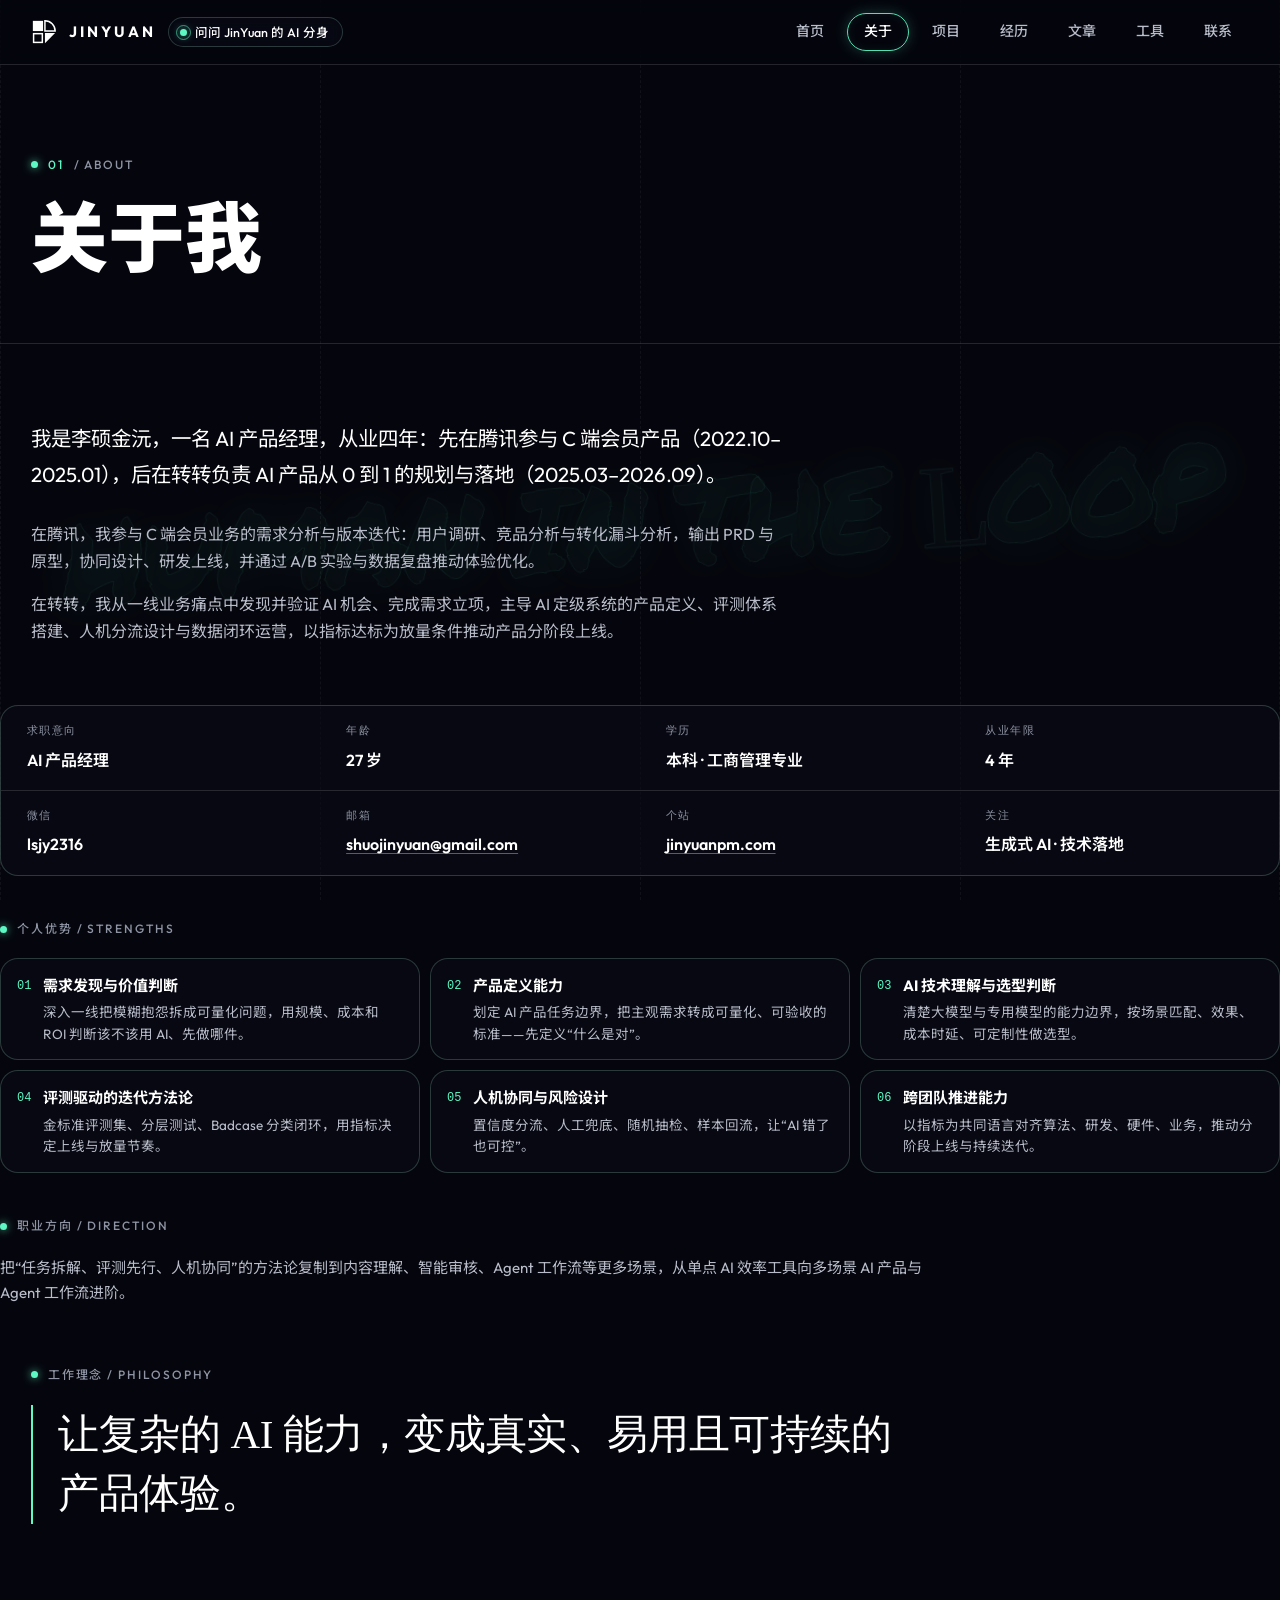
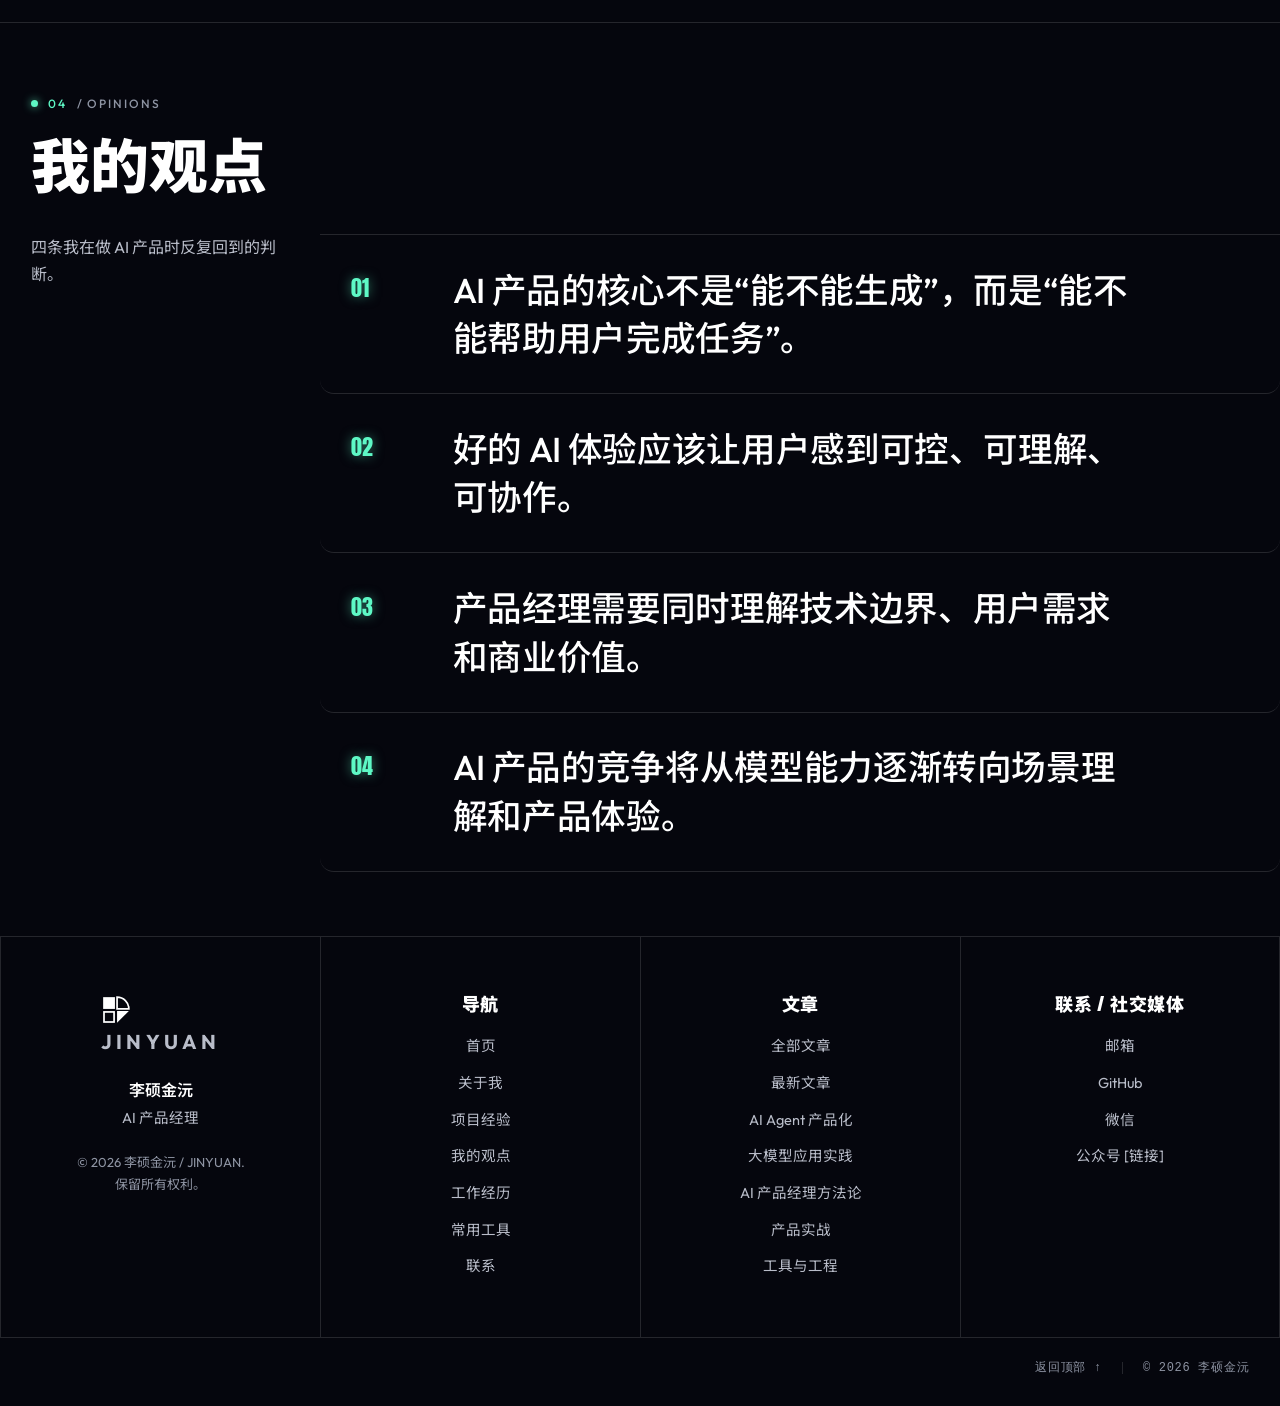
==== commit f467224e: "AI 分身 chat: header/hero trigger pill, chat panel (js/chat.js), api/chat.js DeepSeek SSE proxy with s" ====
--- a/about.html
+++ b/about.html
@@ -19,7 +19,7 @@
 <link rel="preconnect" href="https://fonts.googleapis.com">
 <link rel="preconnect" href="https://fonts.gstatic.com" crossorigin>
 <link rel="stylesheet" href="https://fonts.googleapis.com/css2?family=Anton&family=Outfit:wght@400;500;600;700&family=Noto+Sans+SC:wght@500;700;900&display=swap">
-<link rel="stylesheet" href="css/style.css?v=18">
+<link rel="stylesheet" href="css/style.css?v=19">
 <script>document.documentElement.classList.add('js')</script>
 <script type="application/ld+json">{"@context": "https://schema.org", "@type": "Person", "name": "李硕金沅", "alternateName": "JINYUAN", "jobTitle": "AI 产品经理", "description": "李硕金沅（JINYUAN）｜AI 产品经理。专注于人工智能产品、用户体验与商业化创新，关注 AI 产品设计、智能体、生成式 AI、用户需求与技术落地。", "inLanguage": "zh-Hans", "knowsAbout": ["AI 产品管理", "生成式 AI", "AI Agent", "用户体验"], "sameAs": ["https://github.com/Uashodauw"]}</script>
 </head>
@@ -28,7 +28,7 @@
 <div class="guides" aria-hidden="true"><div><span></span><span></span><span></span><span></span></div></div>
 <header class="site-header">
  <div class="wrap"><div class="nav-inner">
-  <a class="logo" href="index.html" aria-label="JINYUAN 首页"><svg viewBox="0 0 28 28" fill="none" aria-hidden="true" focusable="false"><rect x="2" y="2" width="11" height="11" fill="currentColor"/><path d="M15 13V2a11 11 0 0 1 11 11z" stroke="currentColor" stroke-width="1.6"/><rect x="2.8" y="15.8" width="9.4" height="9.4" stroke="currentColor" stroke-width="1.6"/><path d="M15 26V15h11z" fill="currentColor"/></svg><span class="wm">JINYUAN</span></a>
+  <div class="hdr-brand"><a class="logo" href="index.html" aria-label="JINYUAN 首页"><svg viewBox="0 0 28 28" fill="none" aria-hidden="true" focusable="false"><rect x="2" y="2" width="11" height="11" fill="currentColor"/><path d="M15 13V2a11 11 0 0 1 11 11z" stroke="currentColor" stroke-width="1.6"/><rect x="2.8" y="15.8" width="9.4" height="9.4" stroke="currentColor" stroke-width="1.6"/><path d="M15 26V15h11z" fill="currentColor"/></svg><span class="wm">JINYUAN</span></a><button class="chat-pill" type="button" data-chat-open aria-haspopup="dialog" aria-expanded="false"><i class="chat-pulse" aria-hidden="true"></i><span class="cp-long">问问 JinYuan 的 AI 分身</span><span class="cp-short" aria-hidden="true">AI 分身</span></button></div>
   <nav aria-label="主导航"><ul class="nav-links" id="nav-links"><li><a href="index.html">首页</a></li><li><a href="about.html" aria-current="page">关于</a></li><li><a href="projects.html">项目</a></li><li><a href="experience.html">经历</a></li><li><a href="articles.html">文章</a></li><li><a href="tools.html">工具</a></li><li><a href="contact.html">联系</a></li></ul></nav>
   <button class="nav-toggle" type="button" aria-expanded="false" aria-controls="nav-links" aria-label="打开菜单"><span></span></button>
  </div></div>
@@ -90,6 +90,7 @@
  </div>
 </footer>
 <script src="js/main.js?v=8" defer></script>
+<script src="js/chat.js?v=2" defer></script>
 <script src="js/router.js?v=2" defer></script>
 <script src="js/cursor.js?v=1" defer></script>
 </body>
--- a/css/style.css
+++ b/css/style.css
@@ -768,3 +768,61 @@
 
 /* about: image removed, text spans full width */
 #about .about-text{grid-column:1/-1;max-width:820px}
+/* ===== AI 分身 chat: trigger pill (header + homepage hero) and panel ===== */
+.sr-only{position:absolute;width:1px;height:1px;margin:-1px;padding:0;overflow:hidden;clip:rect(0 0 0 0);white-space:nowrap;border:0}
+.hdr-brand,.rv-brand{display:flex;align-items:center;gap:12px;min-width:0}
+.chat-pill{display:inline-flex;align-items:center;gap:8px;height:30px;padding:0 13px 0 11px;border:1px solid var(--card-line,rgba(170,230,210,.22));border-radius:999px;
+  background:rgba(10,12,24,.55);color:var(--fg,#f1f1ee);font:500 12.5px/1 var(--sans);letter-spacing:.01em;white-space:nowrap;cursor:pointer;
+  -webkit-backdrop-filter:blur(6px);backdrop-filter:blur(6px);transition:border-color .25s,background .25s,color .25s}
+.chat-pill:hover,.chat-pill:focus-visible,.chat-pill[aria-expanded="true"]{border-color:rgba(94,248,197,.65);color:#fff;background:rgba(94,248,197,.08)}
+.chat-pill:focus-visible{outline:2px solid #5ef8c5;outline-offset:2px}
+.chat-pulse{position:relative;width:7px;height:7px;border-radius:50%;background:#5ef8c5;box-shadow:0 0 8px rgba(94,248,197,.8);flex:none}
+.chat-pulse::after{content:"";position:absolute;inset:-4px;border-radius:50%;border:1px solid rgba(94,248,197,.55);animation:chat-ping 2.4s ease-out infinite}
+@keyframes chat-ping{0%{transform:scale(.5);opacity:.9}80%,100%{transform:scale(1.6);opacity:0}}
+.cp-short{display:none}
+.rv-chat-pill{height:calc(var(--s,1vw)*2.85);min-height:30px;font-family:var(--rv-body,var(--sans));font-size:max(12.5px,calc(var(--s,1vw)*1.05));padding:0 calc(var(--s,1vw)*1.3) 0 calc(var(--s,1vw)*1.05);border-color:rgba(255,255,255,.55);background:rgba(5,6,13,.35)}
+.rv-brand{gap:calc(var(--s,1vw)*1.1)}
+@media (max-width:900px){.hdr-brand{gap:10px}.hdr-brand .chat-pill .cp-long{display:none}.hdr-brand .chat-pill .cp-short{display:inline}}
+@media (max-width:820px){.rv-chat-pill{height:36px;font-size:13px;padding:0 12px 0 10px}.rv-chat-pill .cp-long{display:none}.rv-chat-pill .cp-short{display:inline}}
+@media (max-width:420px){.hdr-brand .logo .wm{display:none}}
+
+.chat-panel{position:fixed;z-index:450;left:clamp(12px,1.8vw,28px);top:76px;width:min(392px,calc(100vw - 24px));height:min(580px,calc(100vh - 100px));
+  display:flex;flex-direction:column;border:1px solid var(--card-line,rgba(170,230,210,.22));border-radius:18px;overflow:hidden;
+  background:rgba(8,10,22,.9);-webkit-backdrop-filter:blur(18px) saturate(1.2);backdrop-filter:blur(18px) saturate(1.2);
+  box-shadow:0 18px 50px rgba(0,0,0,.55),0 0 28px rgba(61,220,151,.12);color:var(--fg,#f1f1ee);font-family:var(--sans);
+  opacity:0;transform:translateY(-8px) scale(.98);transform-origin:0 0;transition:opacity .22s ease,transform .22s cubic-bezier(.2,.8,.2,1)}
+.chat-panel.open{opacity:1;transform:none}
+.chat-head{display:flex;align-items:center;gap:10px;padding:14px 14px 12px 16px;border-bottom:1px solid var(--line,rgba(255,255,255,.12))}
+.chat-dot{width:8px;height:8px;border-radius:50%;background:#5ef8c5;box-shadow:0 0 10px rgba(94,248,197,.8);flex:none}
+.chat-ttl{display:flex;flex-direction:column;gap:2px;min-width:0;flex:1}
+.chat-ttl b{font-size:14.5px;font-weight:600;letter-spacing:.01em}
+.chat-ttl span{font-size:11.5px;color:var(--dim,#8f8f8b)}
+.chat-x{width:32px;height:32px;border-radius:50%;border:1px solid var(--line,rgba(255,255,255,.18));background:none;color:var(--muted,#b4b4b0);font-size:18px;line-height:1;cursor:pointer;transition:color .2s,border-color .2s}
+.chat-x:hover,.chat-x:focus-visible{color:#fff;border-color:rgba(94,248,197,.6)}
+.chat-log{flex:1;overflow-y:auto;padding:14px 14px 6px;display:flex;flex-direction:column;gap:10px;overscroll-behavior:contain;scrollbar-width:thin}
+.chat-msg{max-width:88%;padding:9px 12px;border-radius:14px;font-size:14px;line-height:1.65;white-space:pre-wrap;word-break:break-word}
+.chat-msg.bot{align-self:flex-start;background:rgba(255,255,255,.05);border:1px solid rgba(255,255,255,.08);border-top-left-radius:4px;color:#e6e8ee}
+.chat-msg.me{align-self:flex-end;background:rgba(94,248,197,.14);border:1px solid rgba(94,248,197,.32);border-top-right-radius:4px;color:#f2fffa}
+.chat-msg.err{color:#ffc4b8;border-color:rgba(255,157,138,.35);background:rgba(255,157,138,.06)}
+.chat-msg.typing{display:inline-flex;gap:5px;padding:13px 14px}
+.chat-msg.typing i{width:6px;height:6px;border-radius:50%;background:#5ef8c5;opacity:.35;animation:chat-dots 1.1s infinite ease-in-out}
+.chat-msg.typing i:nth-child(2){animation-delay:.15s}.chat-msg.typing i:nth-child(3){animation-delay:.3s}
+@keyframes chat-dots{0%,80%,100%{opacity:.25;transform:translateY(0)}40%{opacity:1;transform:translateY(-3px)}}
+.chat-note{align-self:center;font-size:11.5px;color:var(--dim,#8f8f8b)}
+.chat-sugg{display:flex;flex-wrap:wrap;gap:6px;padding:4px 14px 10px}
+.chat-sugg[hidden]{display:none}
+.chat-chip{border:1px solid var(--card-line,rgba(170,230,210,.22));background:rgba(94,248,197,.04);color:var(--muted,#b4b4b0);border-radius:999px;padding:6px 11px;font:500 12.5px/1.2 var(--sans);cursor:pointer;transition:color .2s,border-color .2s}
+.chat-chip:hover,.chat-chip:focus-visible{color:#fff;border-color:rgba(94,248,197,.6)}
+.chat-form{display:flex;align-items:flex-end;gap:8px;padding:10px 12px 12px;border-top:1px solid var(--line,rgba(255,255,255,.12))}
+.chat-form textarea{flex:1;resize:none;min-height:40px;max-height:120px;padding:10px 12px;border-radius:12px;border:1px solid rgba(255,255,255,.14);background:rgba(255,255,255,.04);color:#fff;font:14px/1.45 var(--sans);outline:none;transition:border-color .2s}
+.chat-form textarea:focus{border-color:rgba(94,248,197,.6)}
+.chat-form textarea::placeholder{color:var(--dim,#8f8f8b)}
+.chat-send{width:40px;height:40px;flex:none;border-radius:50%;border:0;display:grid;place-items:center;color:#04110c;background:linear-gradient(180deg,#7dffd6,#3ddc97);box-shadow:0 0 14px rgba(61,220,151,.4);cursor:pointer;transition:opacity .2s,transform .2s}
+.chat-send svg{width:18px;height:18px}
+.chat-send:disabled{opacity:.45;cursor:default}
+.chat-send:not(:disabled):hover{transform:translateX(2px)}
+@media (max-width:640px){
+  .chat-panel{left:0;right:0;top:auto;bottom:0;width:auto;height:min(78vh,620px);height:min(78dvh,620px);border-radius:18px 18px 0 0;border-bottom:0;transform:translateY(24px);transform-origin:50% 100%;padding-bottom:env(safe-area-inset-bottom)}
+  .chat-panel.open{transform:none}
+}
+@media (prefers-reduced-motion:reduce){.chat-panel{transition:opacity .15s}.chat-pulse::after{animation:none}}
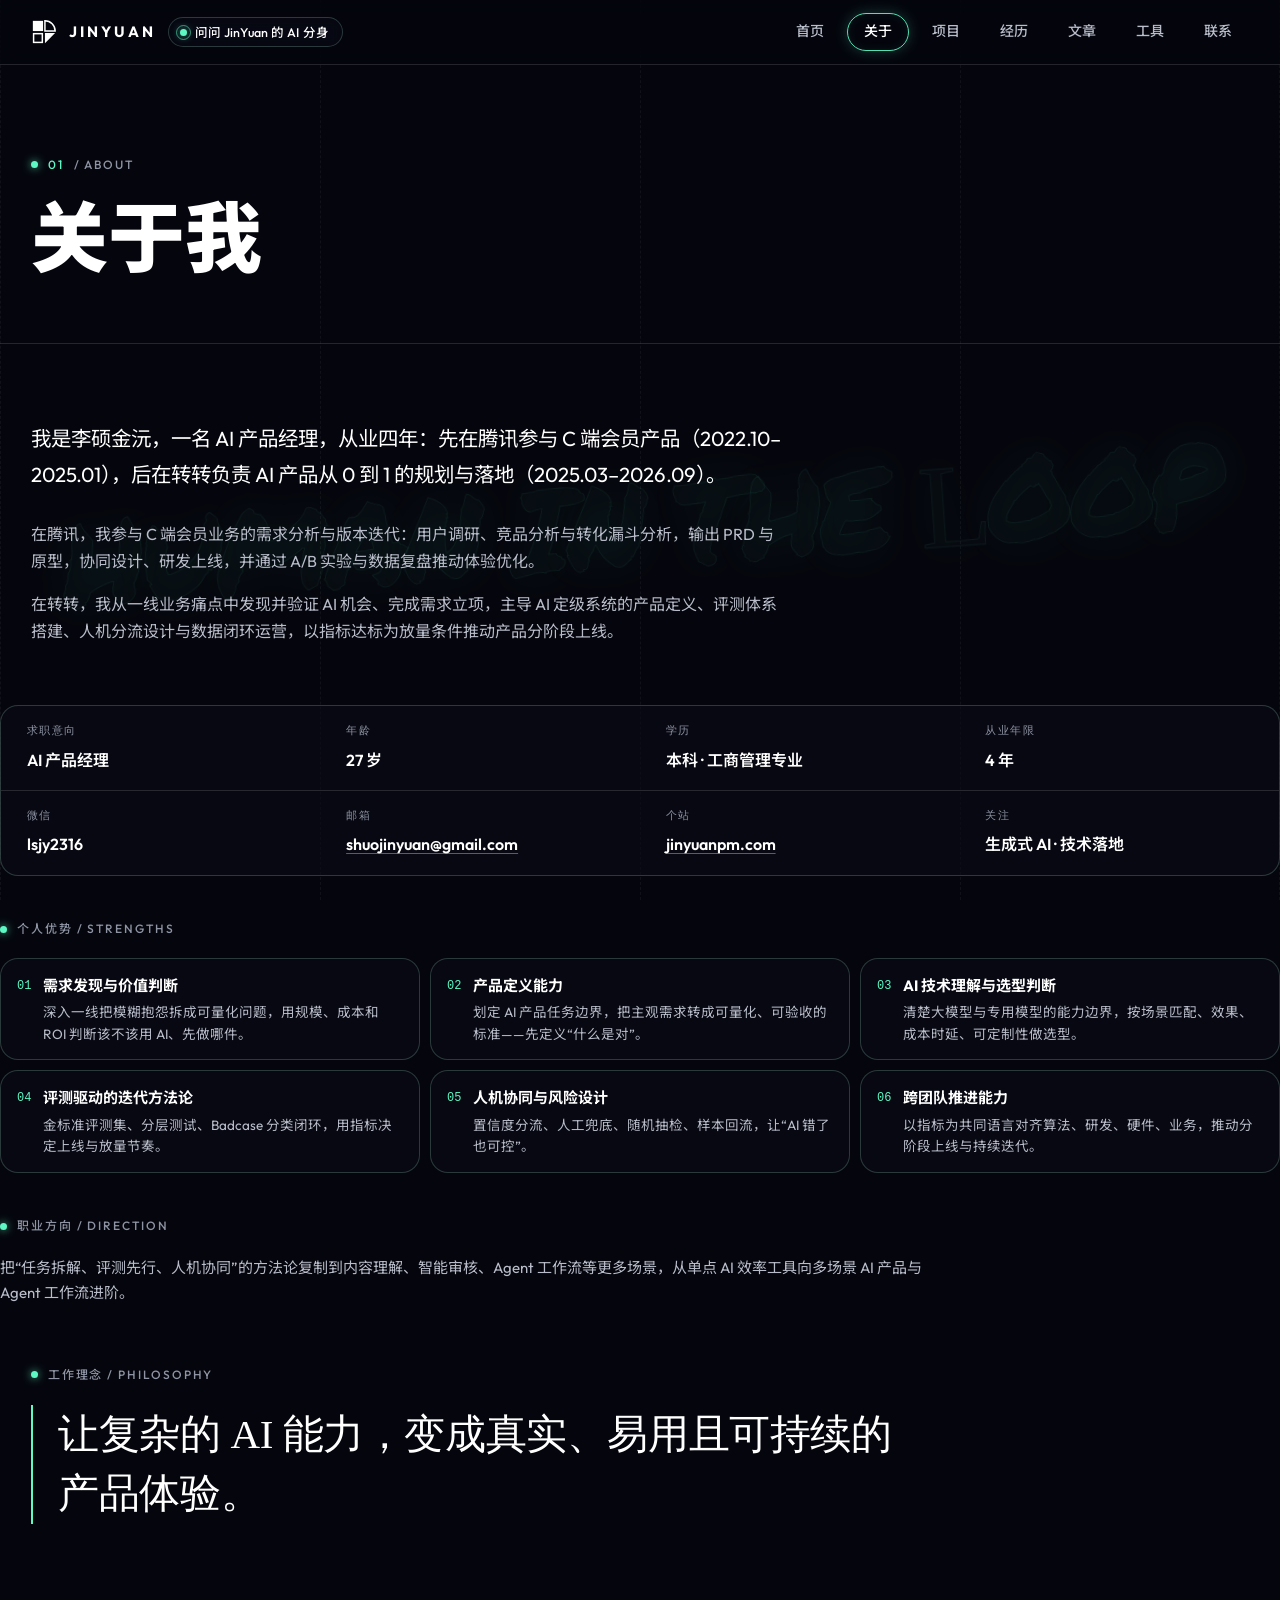
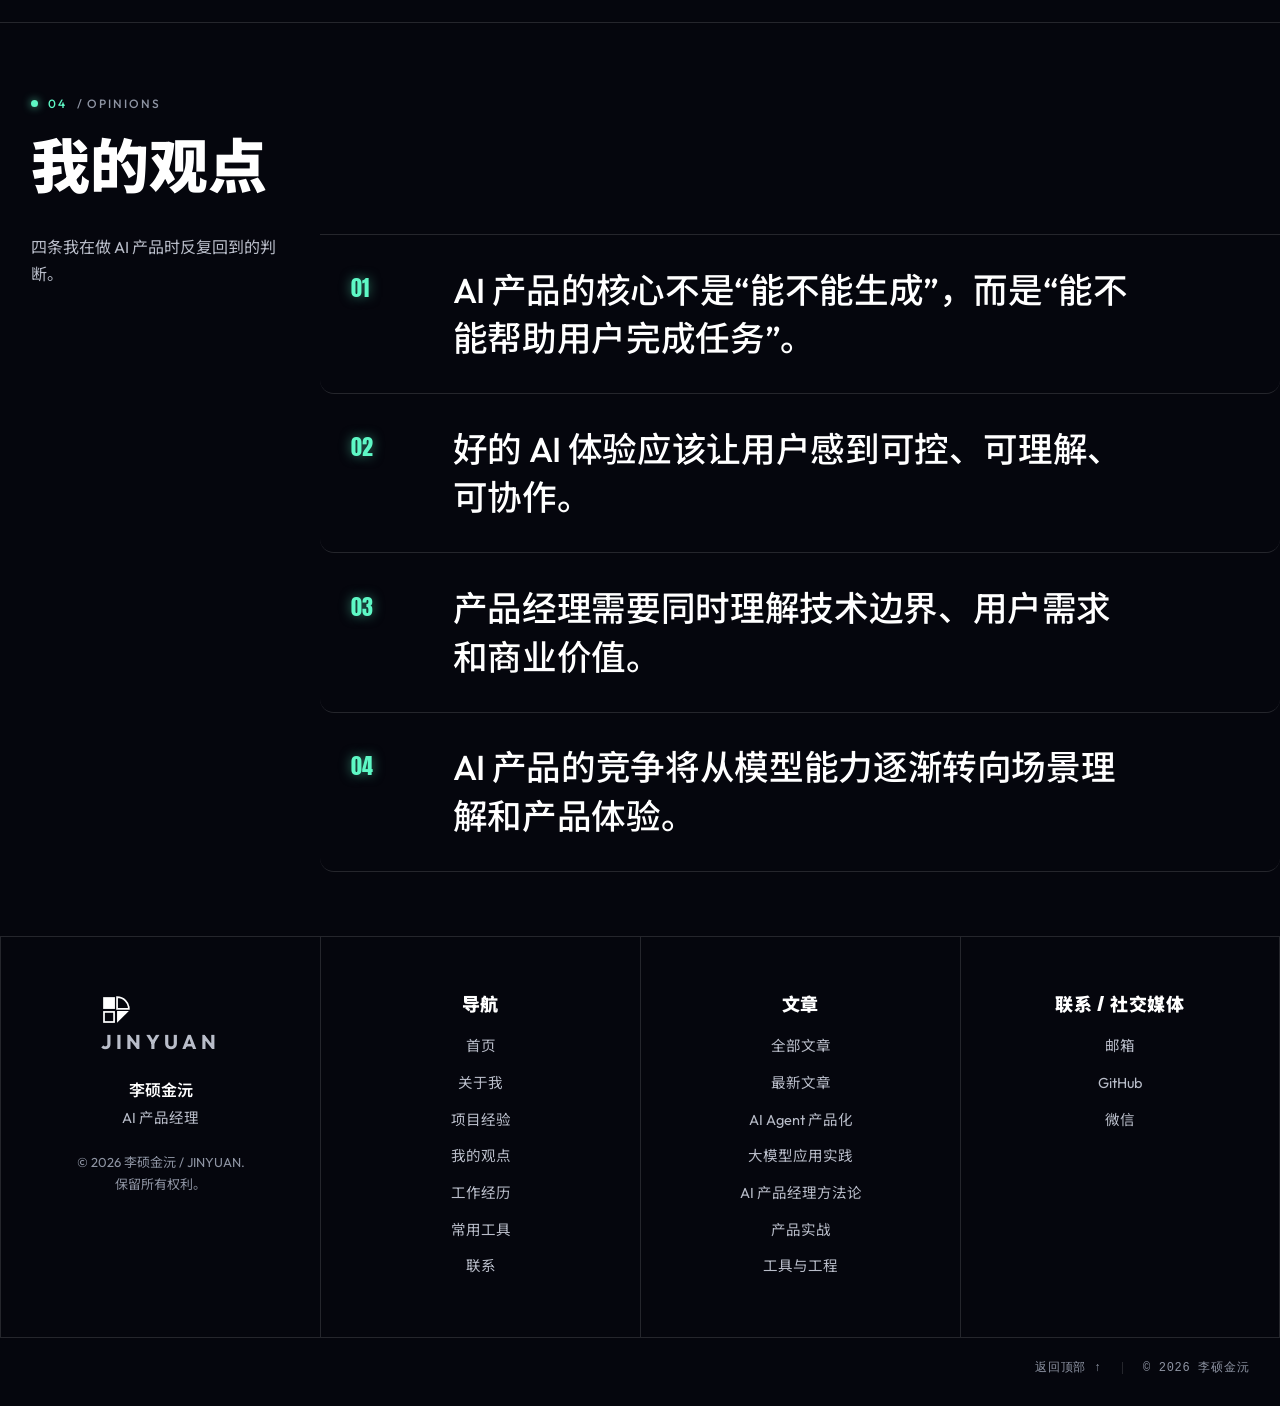
==== commit 77055149: "Remove WeChat OA placeholder from contact and footer" ====
--- a/about.html
+++ b/about.html
@@ -81,7 +81,7 @@
     <li><a href="articles.html?cat=AI%20Agent%20%E4%BA%A7%E5%93%81%E5%8C%96">AI Agent 产品化</a></li><li><a href="articles.html?cat=%E5%A4%A7%E6%A8%A1%E5%9E%8B%E5%BA%94%E7%94%A8%E5%AE%9E%E8%B7%B5">大模型应用实践</a></li><li><a href="articles.html?cat=AI%20%E4%BA%A7%E5%93%81%E7%BB%8F%E7%90%86%E6%96%B9%E6%B3%95%E8%AE%BA">AI 产品经理方法论</a></li><li><a href="articles.html?cat=%E4%BA%A7%E5%93%81%E5%AE%9E%E6%88%98">产品实战</a></li><li><a href="articles.html?cat=%E5%B7%A5%E5%85%B7%E4%B8%8E%E5%B7%A5%E7%A8%8B">工具与工程</a></li></ul></nav>
    <nav class="fcol" aria-label="联系与社交媒体"><h2>联系 / 社交媒体</h2><ul>
     <li><a href="mailto:shuojinyuan@gmail.com">邮箱</a></li><li><a href="https://github.com/Uashodauw" target="_blank" rel="noopener noreferrer">GitHub</a></li>
-    <li><a href="contact.html#wechat">微信</a></li><li><a href="#" aria-disabled="true" title="占位：请替换为公众号 / 社交媒体链接">公众号 [链接]</a></li></ul></nav>
+    <li><a href="contact.html#wechat">微信</a></li></ul></nav>
   </div>
   <div class="foot-art">
    <picture><source type="image/webp" srcset="assets/footer-art.webp"><img src="assets/footer-art.jpg" alt="黑白蚀刻版画风格的沙漠沙丘与远处高原，右侧渐隐入黑色背景" width="660" height="590" loading="lazy" decoding="async"></picture>
@@ -90,7 +90,7 @@
  </div>
 </footer>
 <script src="js/main.js?v=8" defer></script>
-<script src="js/chat.js?v=2" defer></script>
+<script src="js/chat.js?v=3" defer></script>
 <script src="js/router.js?v=2" defer></script>
 <script src="js/cursor.js?v=1" defer></script>
 </body>
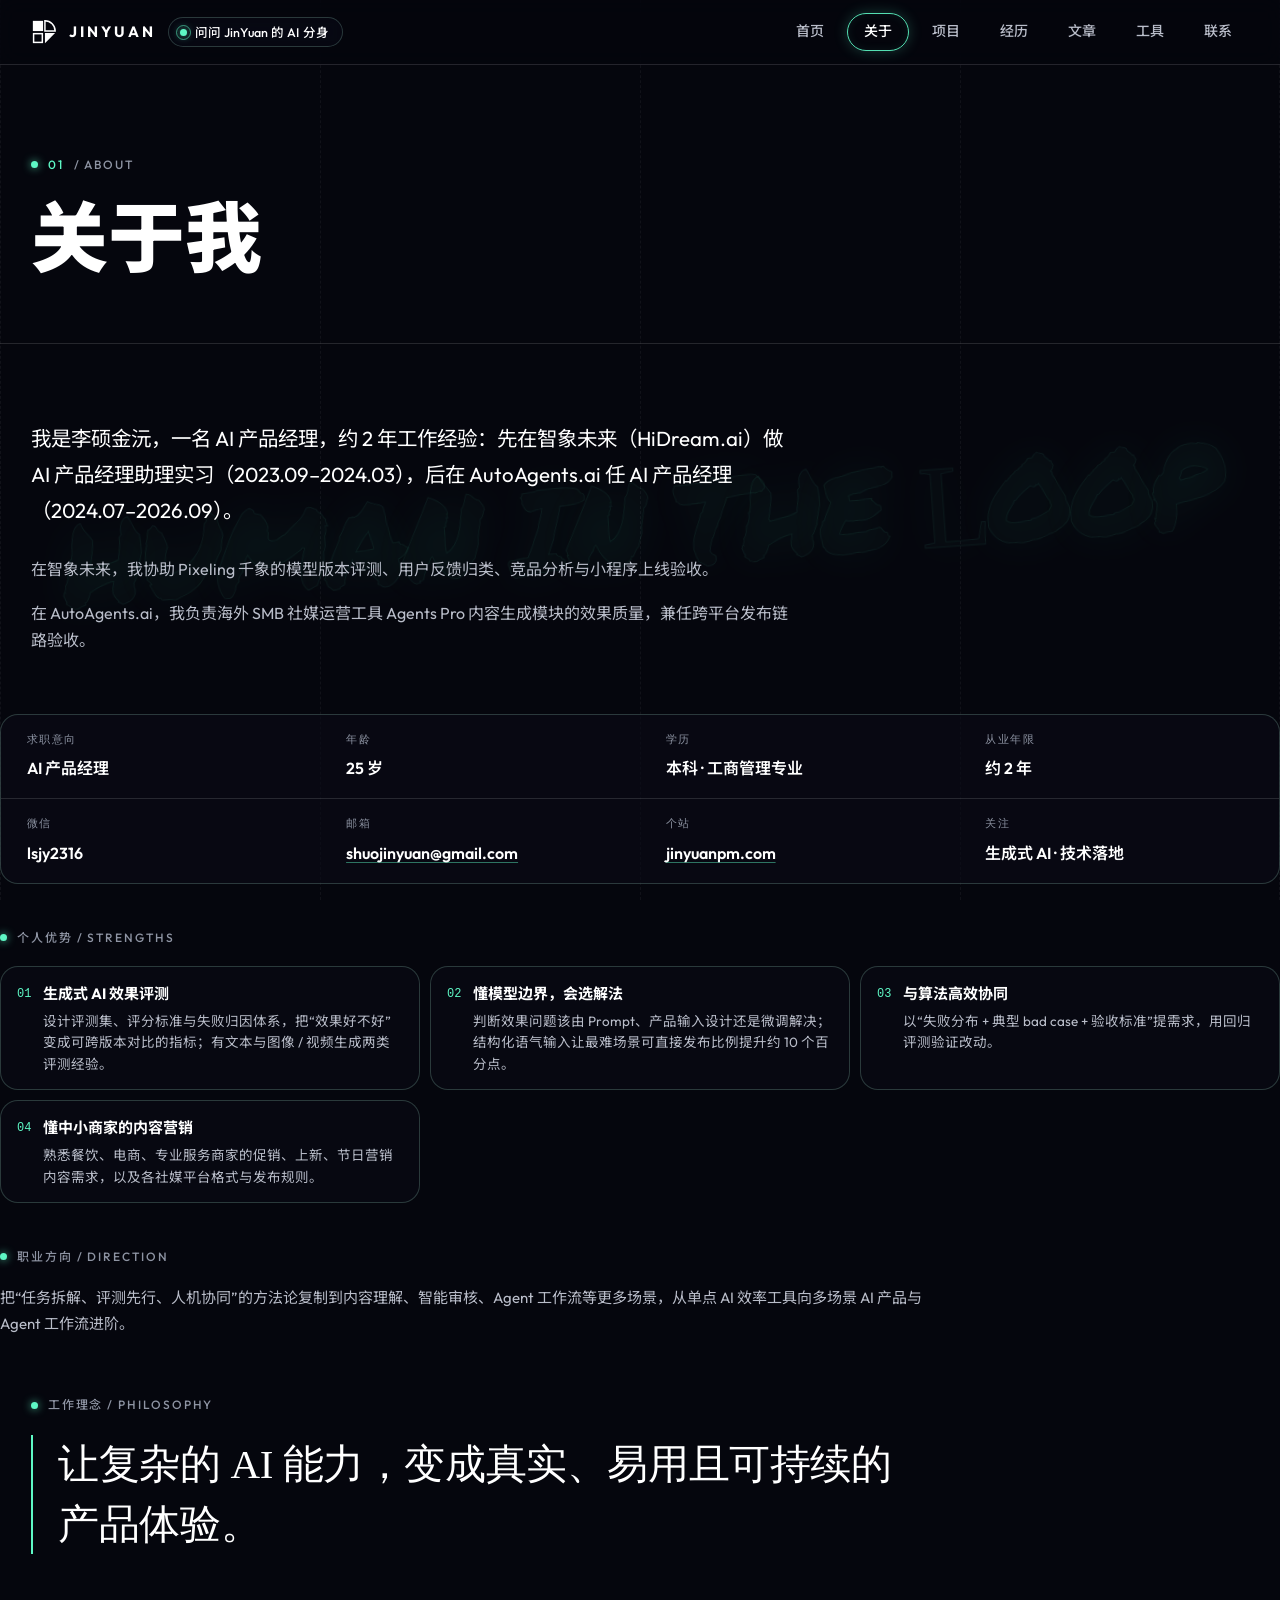
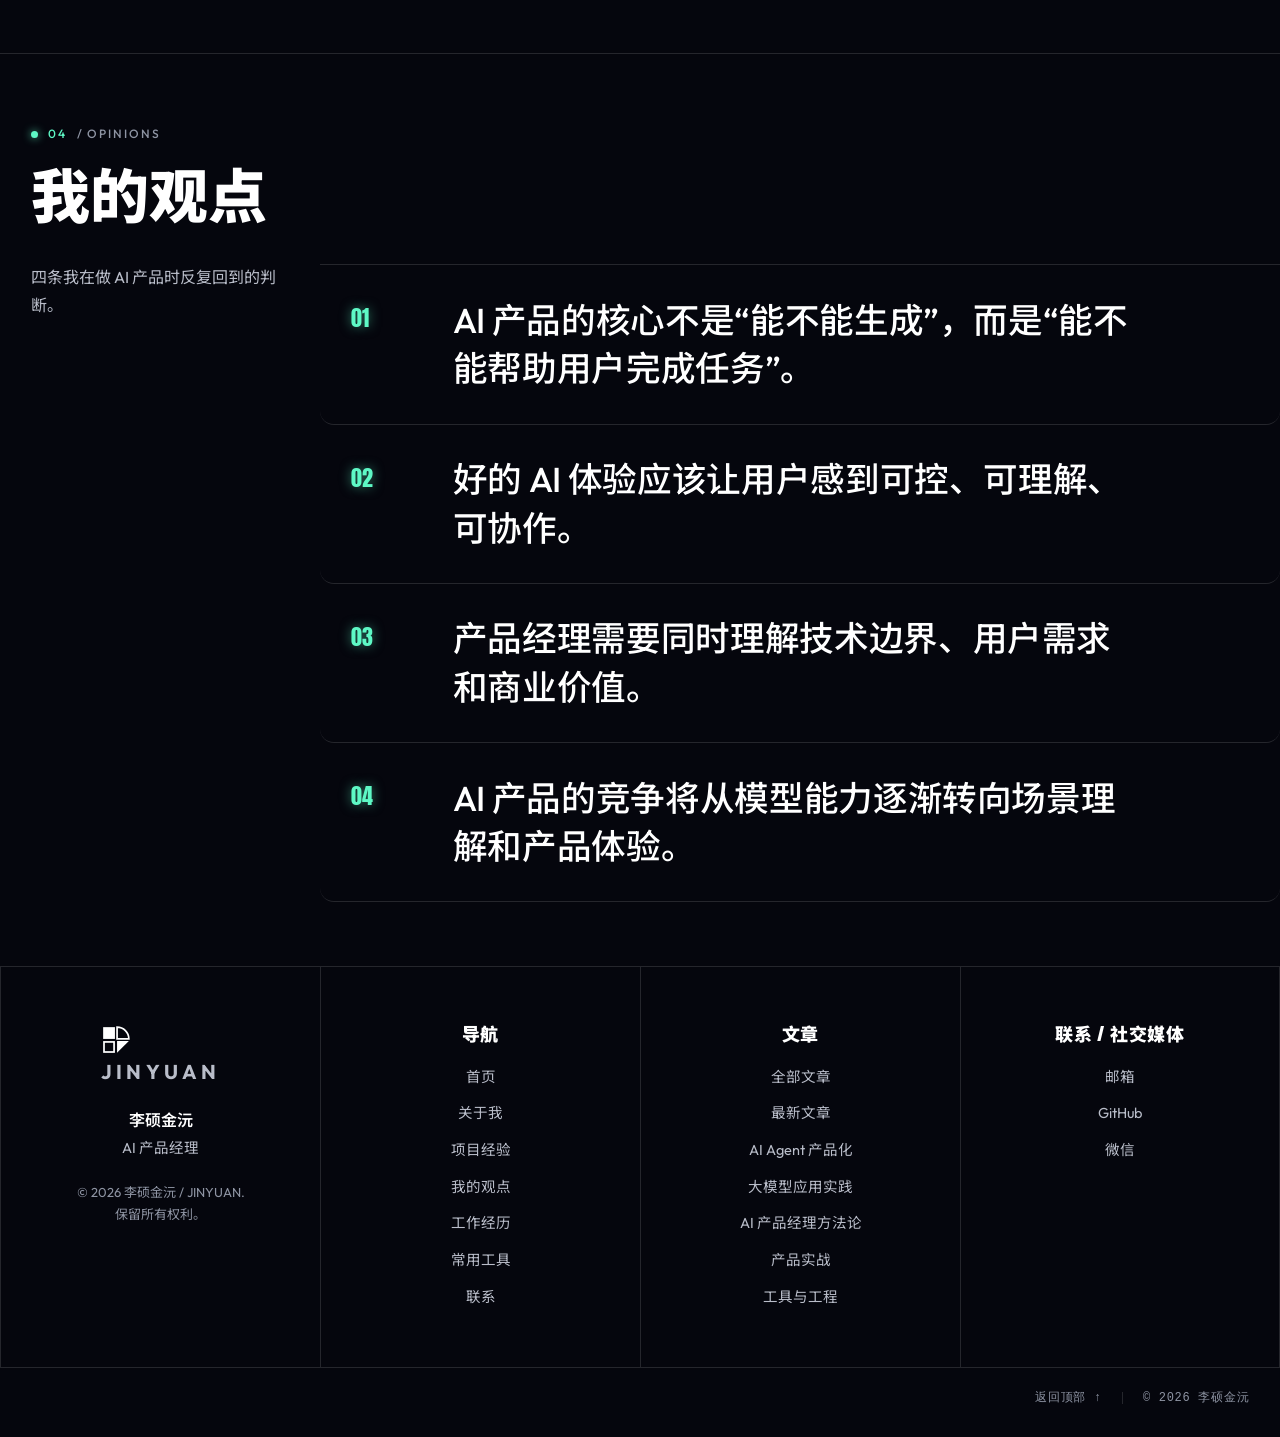
==== commit 7f79b48d: "Work history: match resume (AutoAgents.ai, 智象未来 HiDream.ai); strengths from resume; remove 转转/腾讯; re" ====
--- a/about.html
+++ b/about.html
@@ -4,13 +4,13 @@
 <meta charset="utf-8">
 <meta name="viewport" content="width=device-width, initial-scale=1">
 <title>关于我｜JINYUAN｜AI 产品与智能体验</title>
-<meta name="description" content="李硕金沅（JINYUAN）｜AI 产品经理，从业四年（腾讯 C 端会员产品 → 转转 AI 产品）。关于我、个人优势、工作理念与我的观点。">
+<meta name="description" content="李硕金沅（JINYUAN）｜AI 产品经理，约 2 年工作经验（智象未来 AIGC 实习 → AutoAgents.ai Agents Pro）。关于我、个人优势、工作理念与我的观点。">
 <meta name="theme-color" content="#05060d">
 <meta name="color-scheme" content="dark">
 <meta property="og:type" content="website">
 <meta property="og:site_name" content="JINYUAN｜AI 产品与智能体验">
 <meta property="og:title" content="关于我｜JINYUAN｜AI 产品与智能体验">
-<meta property="og:description" content="李硕金沅（JINYUAN）｜AI 产品经理，从业四年（腾讯 C 端会员产品 → 转转 AI 产品）。关于我、个人优势、工作理念与我的观点。">
+<meta property="og:description" content="李硕金沅（JINYUAN）｜AI 产品经理，约 2 年工作经验（智象未来 AIGC 实习 → AutoAgents.ai Agents Pro）。关于我、个人优势、工作理念与我的观点。">
 <meta property="og:locale" content="zh_CN">
 <!-- For a real deployment make og:image / og:url absolute, e.g. https://your-domain.com/assets/og.jpg -->
 <meta property="og:image" content="assets/og.jpg">
@@ -41,14 +41,14 @@
  <div class="wrap">
   <div class="about-grid">
    <div class="about-text cell reveal">
-    <p class="lead">我是李硕金沅，一名 AI 产品经理，从业四年：先在腾讯参与 C 端会员产品（2022.10–2025.01），后在转转负责 AI 产品从 0 到 1 的规划与落地（2025.03–2026.09）。</p>
-    <p class="muted">在腾讯，我参与 C 端会员业务的需求分析与版本迭代：用户调研、竞品分析与转化漏斗分析，输出 PRD 与原型，协同设计、研发上线，并通过 A/B 实验与数据复盘推动体验优化。</p>
-    <p class="muted">在转转，我从一线业务痛点中发现并验证 AI 机会、完成需求立项，主导 AI 定级系统的产品定义、评测体系搭建、人机分流设计与数据闭环运营，以指标达标为放量条件推动产品分阶段上线。</p>
+    <p class="lead">我是李硕金沅，一名 AI 产品经理，约 2 年工作经验：先在智象未来（HiDream.ai）做 AI 产品经理助理实习（2023.09–2024.03），后在 AutoAgents.ai 任 AI 产品经理（2024.07–2026.09）。</p>
+    <p class="muted">在智象未来，我协助 Pixeling 千象的模型版本评测、用户反馈归类、竞品分析与小程序上线验收。</p>
+    <p class="muted">在 AutoAgents.ai，我负责海外 SMB 社媒运营工具 Agents Pro 内容生成模块的效果质量，兼任跨平台发布链路验收。</p>
    </div>
    <dl class="facts facts-8 reveal" style="margin:0">
-    <div><dt>求职意向</dt><dd>AI 产品经理</dd></div><div><dt>年龄</dt><dd>27 岁</dd></div><div><dt>学历</dt><dd>本科 · 工商管理专业</dd></div><div><dt>从业年限</dt><dd>4 年</dd></div><div><dt>微信</dt><dd>lsjy2316</dd></div><div><dt>邮箱</dt><dd><a href="mailto:shuojinyuan@gmail.com">shuojinyuan@gmail.com</a></dd></div><div><dt>个站</dt><dd><a href="index.html">jinyuanpm.com</a></dd></div><div><dt>关注</dt><dd>生成式 AI · 技术落地</dd></div>
+    <div><dt>求职意向</dt><dd>AI 产品经理</dd></div><div><dt>年龄</dt><dd>25 岁</dd></div><div><dt>学历</dt><dd>本科 · 工商管理专业</dd></div><div><dt>从业年限</dt><dd>约 2 年</dd></div><div><dt>微信</dt><dd>lsjy2316</dd></div><div><dt>邮箱</dt><dd><a href="mailto:shuojinyuan@gmail.com">shuojinyuan@gmail.com</a></dd></div><div><dt>个站</dt><dd><a href="index.html">jinyuanpm.com</a></dd></div><div><dt>关注</dt><dd>生成式 AI · 技术落地</dd></div>
    </dl>
-   <div class="strengths-wrap reveal"><p class="label">个人优势 / STRENGTHS</p><ul class="strengths" aria-label="个人优势"><li><span class="n">01</span><div><b>需求发现与价值判断</b><p>深入一线把模糊抱怨拆成可量化问题，用规模、成本和 ROI 判断该不该用 AI、先做哪件。</p></div></li><li><span class="n">02</span><div><b>产品定义能力</b><p>划定 AI 产品任务边界，把主观需求转成可量化、可验收的标准——先定义“什么是对”。</p></div></li><li><span class="n">03</span><div><b>AI 技术理解与选型判断</b><p>清楚大模型与专用模型的能力边界，按场景匹配、效果、成本时延、可定制性做选型。</p></div></li><li><span class="n">04</span><div><b>评测驱动的迭代方法论</b><p>金标准评测集、分层测试、Badcase 分类闭环，用指标决定上线与放量节奏。</p></div></li><li><span class="n">05</span><div><b>人机协同与风险设计</b><p>置信度分流、人工兜底、随机抽检、样本回流，让“AI 错了也可控”。</p></div></li><li><span class="n">06</span><div><b>跨团队推进能力</b><p>以指标为共同语言对齐算法、研发、硬件、业务，推动分阶段上线与持续迭代。</p></div></li></ul></div>
+   <div class="strengths-wrap reveal"><p class="label">个人优势 / STRENGTHS</p><ul class="strengths" aria-label="个人优势"><li><span class="n">01</span><div><b>生成式 AI 效果评测</b><p>设计评测集、评分标准与失败归因体系，把“效果好不好”变成可跨版本对比的指标；有文本与图像 / 视频生成两类评测经验。</p></div></li><li><span class="n">02</span><div><b>懂模型边界，会选解法</b><p>判断效果问题该由 Prompt、产品输入设计还是微调解决；结构化语气输入让最难场景可直接发布比例提升约 10 个百分点。</p></div></li><li><span class="n">03</span><div><b>与算法高效协同</b><p>以“失败分布 + 典型 bad case + 验收标准”提需求，用回归评测验证改动。</p></div></li><li><span class="n">04</span><div><b>懂中小商家的内容营销</b><p>熟悉餐饮、电商、专业服务商家的促销、上新、节日营销内容需求，以及各社媒平台格式与发布规则。</p></div></li></ul></div>
    <div class="direction reveal"><p class="label">职业方向 / DIRECTION</p><p>把“任务拆解、评测先行、人机协同”的方法论复制到内容理解、智能审核、Agent 工作流等更多场景，从单点 AI 效率工具向多场景 AI 产品与 Agent 工作流进阶。</p></div>
    <div class="philosophy reveal"><p class="label">工作理念 / PHILOSOPHY</p><blockquote><p>让复杂的 AI 能力，变成真实、易用且可持续的产品体验。</p></blockquote></div>
   </div>
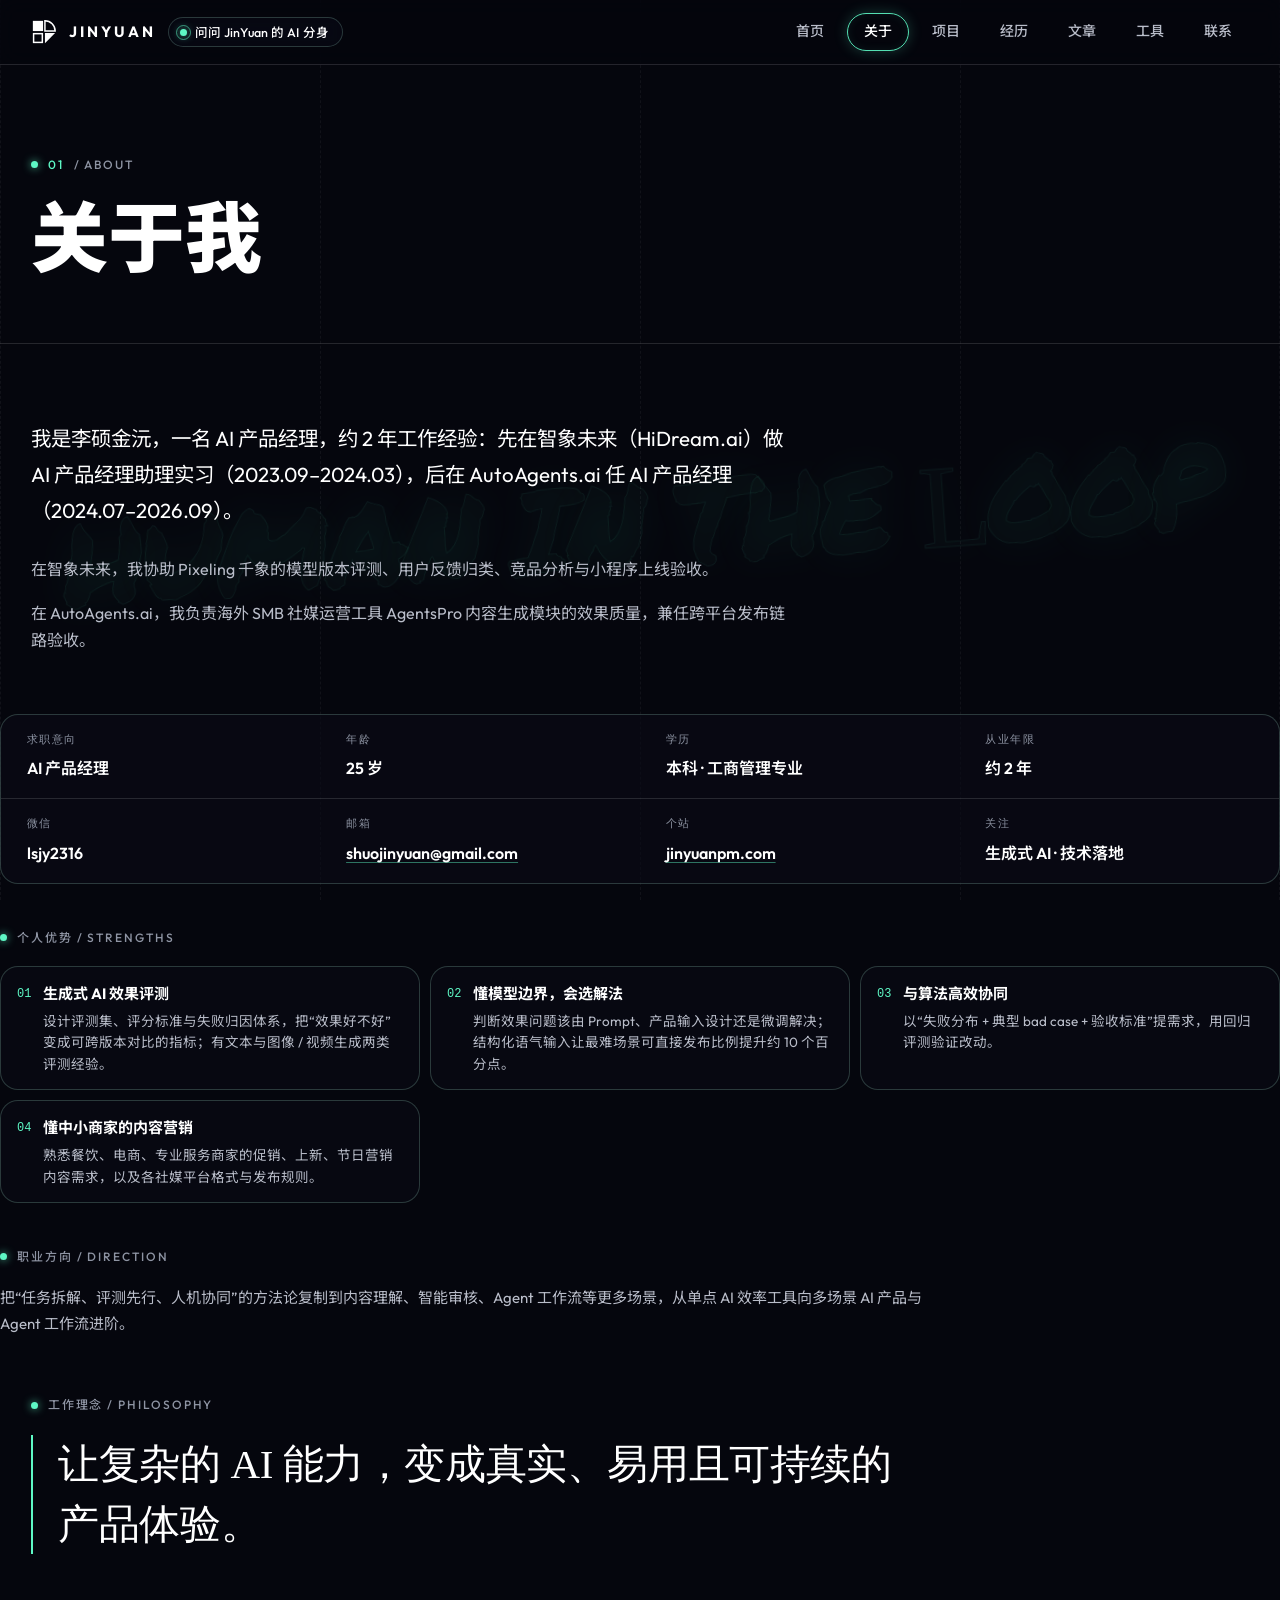
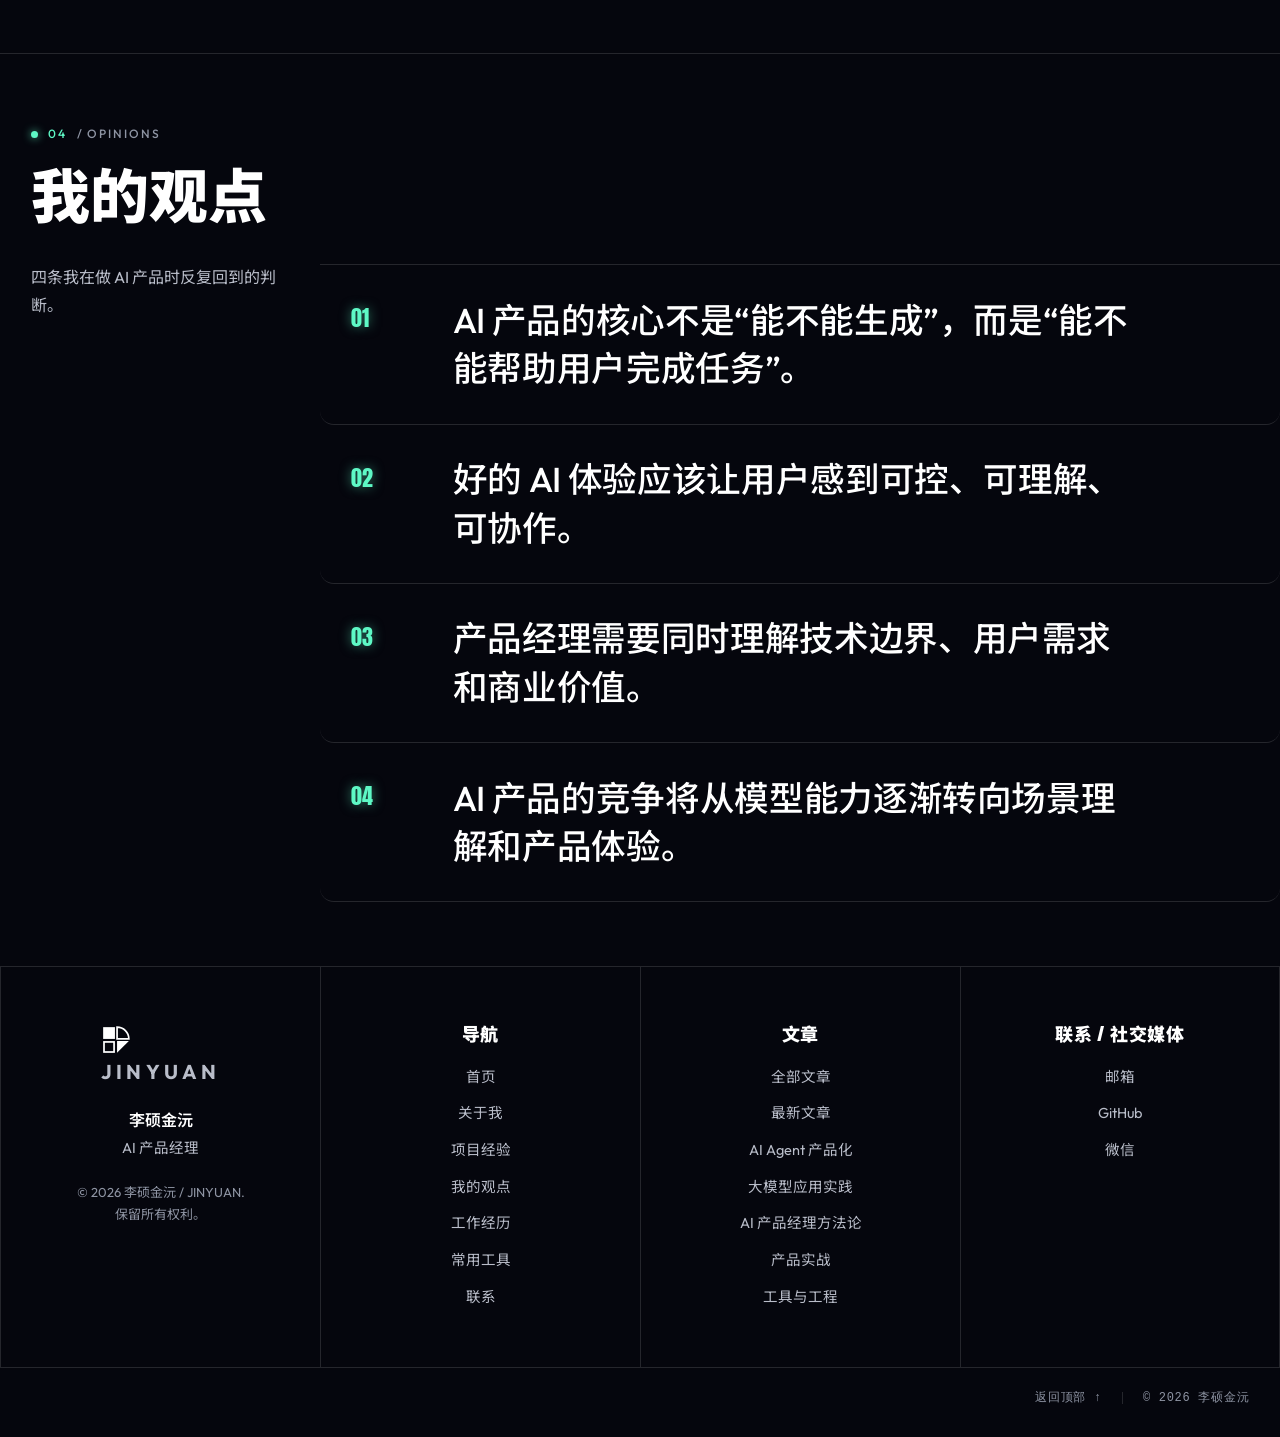
==== commit 00de3806: "AgentsPro: name casing, no uppercase in titles" ====
--- a/about.html
+++ b/about.html
@@ -4,13 +4,13 @@
 <meta charset="utf-8">
 <meta name="viewport" content="width=device-width, initial-scale=1">
 <title>关于我｜JINYUAN｜AI 产品与智能体验</title>
-<meta name="description" content="李硕金沅（JINYUAN）｜AI 产品经理，约 2 年工作经验（智象未来 AIGC 实习 → AutoAgents.ai Agents Pro）。关于我、个人优势、工作理念与我的观点。">
+<meta name="description" content="李硕金沅（JINYUAN）｜AI 产品经理，约 2 年工作经验（智象未来 AIGC 实习 → AutoAgents.ai AgentsPro）。关于我、个人优势、工作理念与我的观点。">
 <meta name="theme-color" content="#05060d">
 <meta name="color-scheme" content="dark">
 <meta property="og:type" content="website">
 <meta property="og:site_name" content="JINYUAN｜AI 产品与智能体验">
 <meta property="og:title" content="关于我｜JINYUAN｜AI 产品与智能体验">
-<meta property="og:description" content="李硕金沅（JINYUAN）｜AI 产品经理，约 2 年工作经验（智象未来 AIGC 实习 → AutoAgents.ai Agents Pro）。关于我、个人优势、工作理念与我的观点。">
+<meta property="og:description" content="李硕金沅（JINYUAN）｜AI 产品经理，约 2 年工作经验（智象未来 AIGC 实习 → AutoAgents.ai AgentsPro）。关于我、个人优势、工作理念与我的观点。">
 <meta property="og:locale" content="zh_CN">
 <!-- For a real deployment make og:image / og:url absolute, e.g. https://your-domain.com/assets/og.jpg -->
 <meta property="og:image" content="assets/og.jpg">
@@ -43,7 +43,7 @@
    <div class="about-text cell reveal">
     <p class="lead">我是李硕金沅，一名 AI 产品经理，约 2 年工作经验：先在智象未来（HiDream.ai）做 AI 产品经理助理实习（2023.09–2024.03），后在 AutoAgents.ai 任 AI 产品经理（2024.07–2026.09）。</p>
     <p class="muted">在智象未来，我协助 Pixeling 千象的模型版本评测、用户反馈归类、竞品分析与小程序上线验收。</p>
-    <p class="muted">在 AutoAgents.ai，我负责海外 SMB 社媒运营工具 Agents Pro 内容生成模块的效果质量，兼任跨平台发布链路验收。</p>
+    <p class="muted">在 AutoAgents.ai，我负责海外 SMB 社媒运营工具 AgentsPro 内容生成模块的效果质量，兼任跨平台发布链路验收。</p>
    </div>
    <dl class="facts facts-8 reveal" style="margin:0">
     <div><dt>求职意向</dt><dd>AI 产品经理</dd></div><div><dt>年龄</dt><dd>25 岁</dd></div><div><dt>学历</dt><dd>本科 · 工商管理专业</dd></div><div><dt>从业年限</dt><dd>约 2 年</dd></div><div><dt>微信</dt><dd>lsjy2316</dd></div><div><dt>邮箱</dt><dd><a href="mailto:shuojinyuan@gmail.com">shuojinyuan@gmail.com</a></dd></div><div><dt>个站</dt><dd><a href="index.html">jinyuanpm.com</a></dd></div><div><dt>关注</dt><dd>生成式 AI · 技术落地</dd></div>
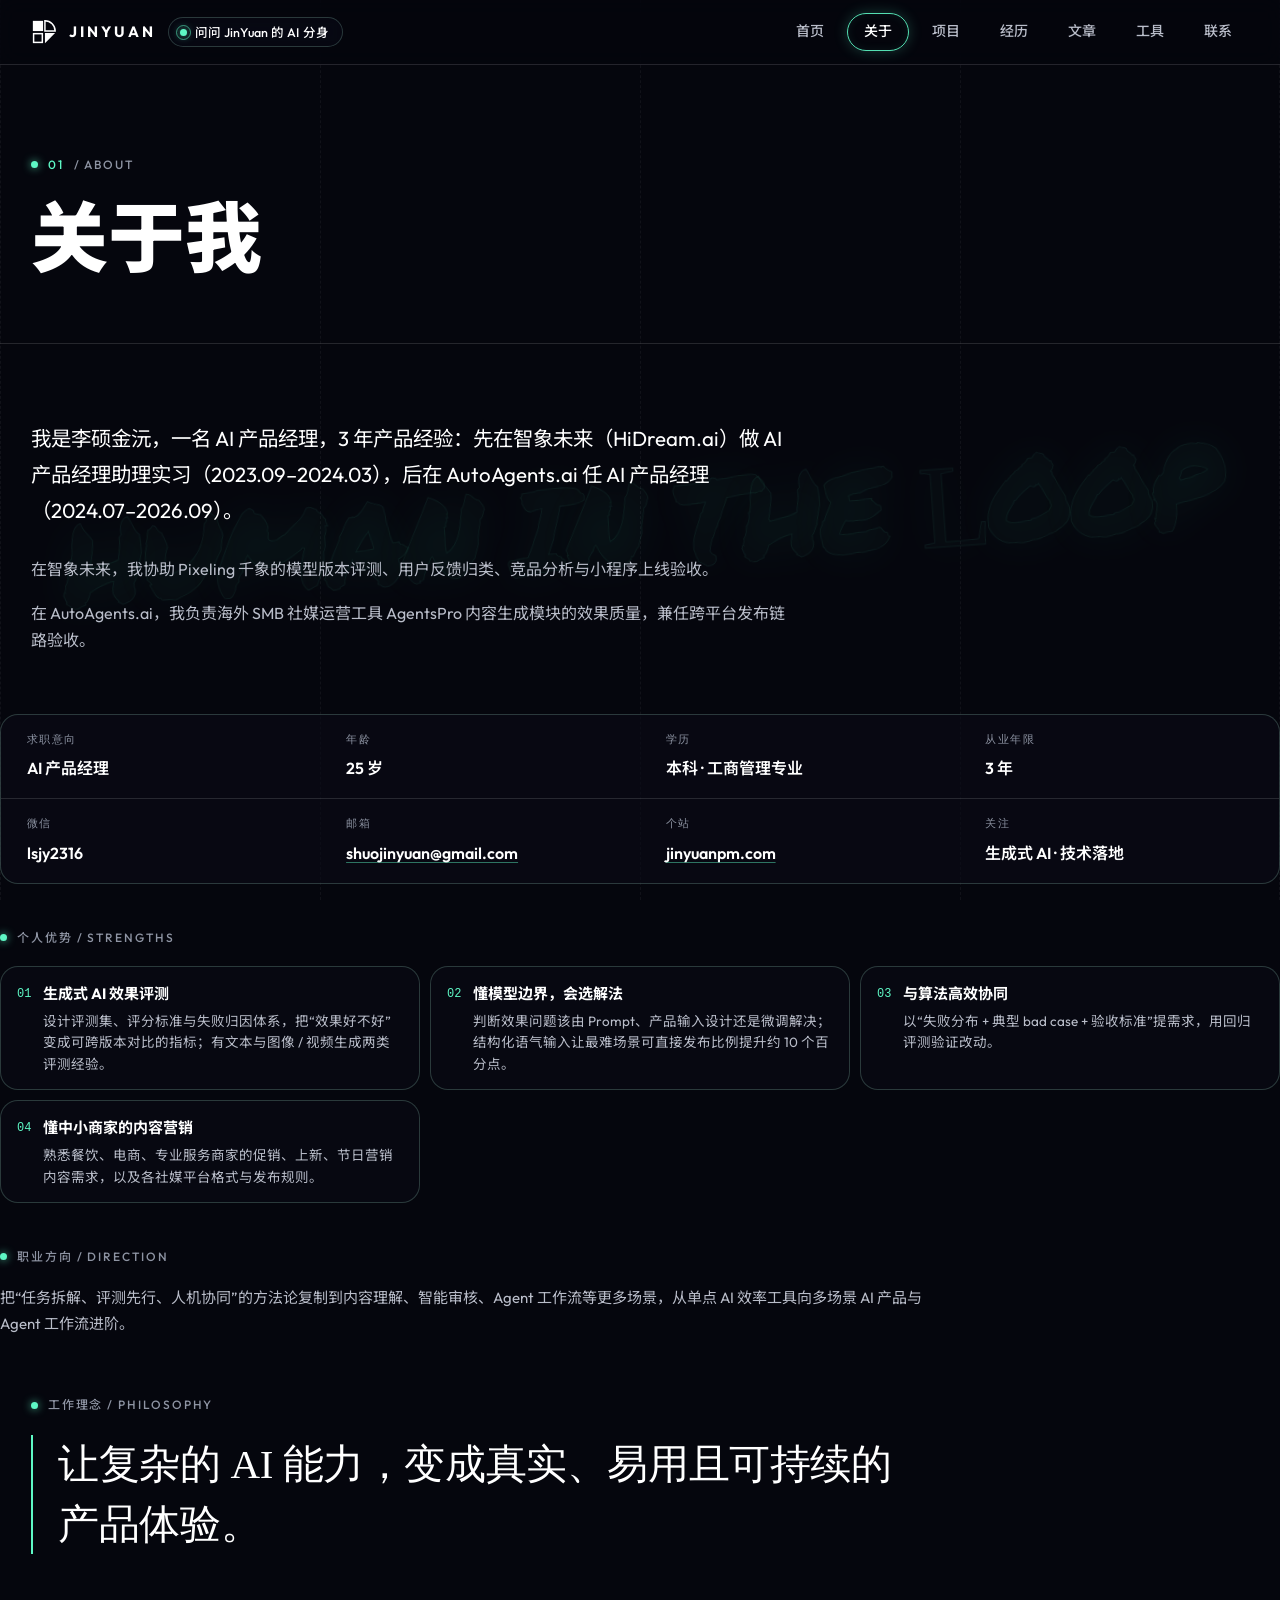
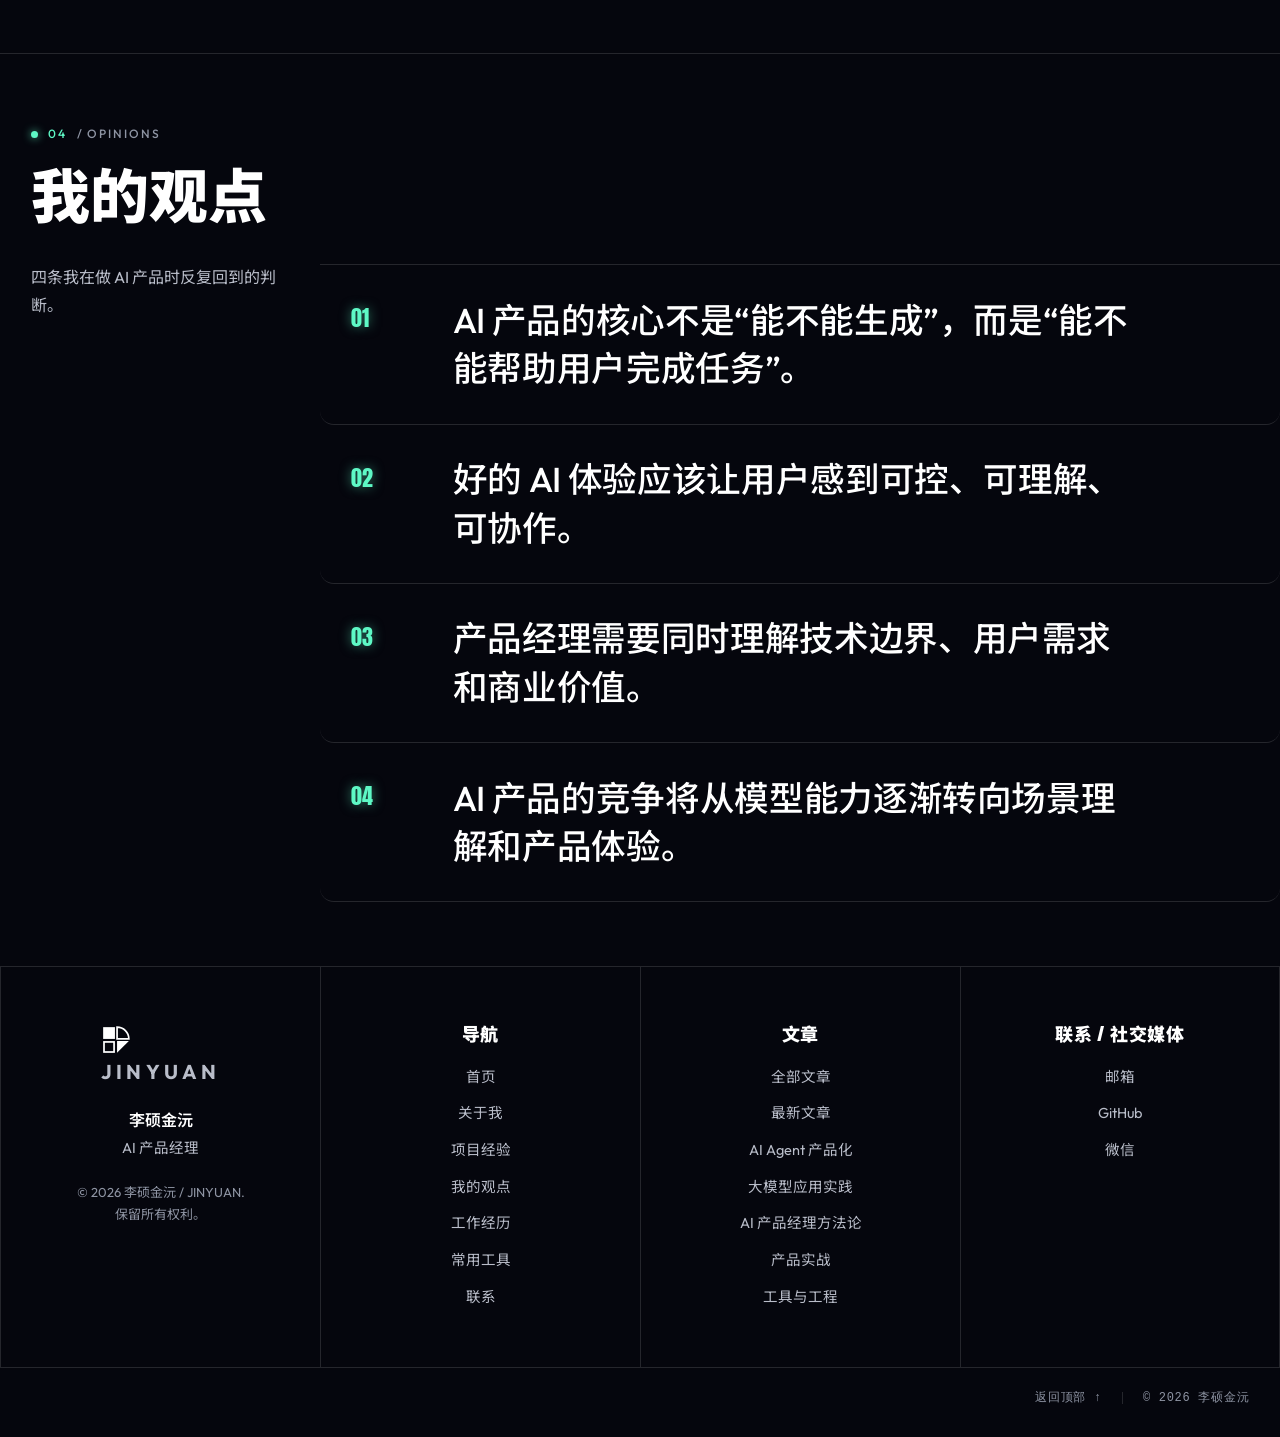
==== commit 7373bc46: "About: 3 年产品经验" ====
--- a/about.html
+++ b/about.html
@@ -4,13 +4,13 @@
 <meta charset="utf-8">
 <meta name="viewport" content="width=device-width, initial-scale=1">
 <title>关于我｜JINYUAN｜AI 产品与智能体验</title>
-<meta name="description" content="李硕金沅（JINYUAN）｜AI 产品经理，约 2 年工作经验（智象未来 AIGC 实习 → AutoAgents.ai AgentsPro）。关于我、个人优势、工作理念与我的观点。">
+<meta name="description" content="李硕金沅（JINYUAN）｜AI 产品经理，3 年产品经验（智象未来 AIGC 实习 → AutoAgents.ai AgentsPro）。关于我、个人优势、工作理念与我的观点。">
 <meta name="theme-color" content="#05060d">
 <meta name="color-scheme" content="dark">
 <meta property="og:type" content="website">
 <meta property="og:site_name" content="JINYUAN｜AI 产品与智能体验">
 <meta property="og:title" content="关于我｜JINYUAN｜AI 产品与智能体验">
-<meta property="og:description" content="李硕金沅（JINYUAN）｜AI 产品经理，约 2 年工作经验（智象未来 AIGC 实习 → AutoAgents.ai AgentsPro）。关于我、个人优势、工作理念与我的观点。">
+<meta property="og:description" content="李硕金沅（JINYUAN）｜AI 产品经理，3 年产品经验（智象未来 AIGC 实习 → AutoAgents.ai AgentsPro）。关于我、个人优势、工作理念与我的观点。">
 <meta property="og:locale" content="zh_CN">
 <!-- For a real deployment make og:image / og:url absolute, e.g. https://your-domain.com/assets/og.jpg -->
 <meta property="og:image" content="assets/og.jpg">
@@ -41,12 +41,12 @@
  <div class="wrap">
   <div class="about-grid">
    <div class="about-text cell reveal">
-    <p class="lead">我是李硕金沅，一名 AI 产品经理，约 2 年工作经验：先在智象未来（HiDream.ai）做 AI 产品经理助理实习（2023.09–2024.03），后在 AutoAgents.ai 任 AI 产品经理（2024.07–2026.09）。</p>
+    <p class="lead">我是李硕金沅，一名 AI 产品经理，3 年产品经验：先在智象未来（HiDream.ai）做 AI 产品经理助理实习（2023.09–2024.03），后在 AutoAgents.ai 任 AI 产品经理（2024.07–2026.09）。</p>
     <p class="muted">在智象未来，我协助 Pixeling 千象的模型版本评测、用户反馈归类、竞品分析与小程序上线验收。</p>
     <p class="muted">在 AutoAgents.ai，我负责海外 SMB 社媒运营工具 AgentsPro 内容生成模块的效果质量，兼任跨平台发布链路验收。</p>
    </div>
    <dl class="facts facts-8 reveal" style="margin:0">
-    <div><dt>求职意向</dt><dd>AI 产品经理</dd></div><div><dt>年龄</dt><dd>25 岁</dd></div><div><dt>学历</dt><dd>本科 · 工商管理专业</dd></div><div><dt>从业年限</dt><dd>约 2 年</dd></div><div><dt>微信</dt><dd>lsjy2316</dd></div><div><dt>邮箱</dt><dd><a href="mailto:shuojinyuan@gmail.com">shuojinyuan@gmail.com</a></dd></div><div><dt>个站</dt><dd><a href="index.html">jinyuanpm.com</a></dd></div><div><dt>关注</dt><dd>生成式 AI · 技术落地</dd></div>
+    <div><dt>求职意向</dt><dd>AI 产品经理</dd></div><div><dt>年龄</dt><dd>25 岁</dd></div><div><dt>学历</dt><dd>本科 · 工商管理专业</dd></div><div><dt>从业年限</dt><dd>3 年</dd></div><div><dt>微信</dt><dd>lsjy2316</dd></div><div><dt>邮箱</dt><dd><a href="mailto:shuojinyuan@gmail.com">shuojinyuan@gmail.com</a></dd></div><div><dt>个站</dt><dd><a href="index.html">jinyuanpm.com</a></dd></div><div><dt>关注</dt><dd>生成式 AI · 技术落地</dd></div>
    </dl>
    <div class="strengths-wrap reveal"><p class="label">个人优势 / STRENGTHS</p><ul class="strengths" aria-label="个人优势"><li><span class="n">01</span><div><b>生成式 AI 效果评测</b><p>设计评测集、评分标准与失败归因体系，把“效果好不好”变成可跨版本对比的指标；有文本与图像 / 视频生成两类评测经验。</p></div></li><li><span class="n">02</span><div><b>懂模型边界，会选解法</b><p>判断效果问题该由 Prompt、产品输入设计还是微调解决；结构化语气输入让最难场景可直接发布比例提升约 10 个百分点。</p></div></li><li><span class="n">03</span><div><b>与算法高效协同</b><p>以“失败分布 + 典型 bad case + 验收标准”提需求，用回归评测验证改动。</p></div></li><li><span class="n">04</span><div><b>懂中小商家的内容营销</b><p>熟悉餐饮、电商、专业服务商家的促销、上新、节日营销内容需求，以及各社媒平台格式与发布规则。</p></div></li></ul></div>
    <div class="direction reveal"><p class="label">职业方向 / DIRECTION</p><p>把“任务拆解、评测先行、人机协同”的方法论复制到内容理解、智能审核、Agent 工作流等更多场景，从单点 AI 效率工具向多场景 AI 产品与 Agent 工作流进阶。</p></div>
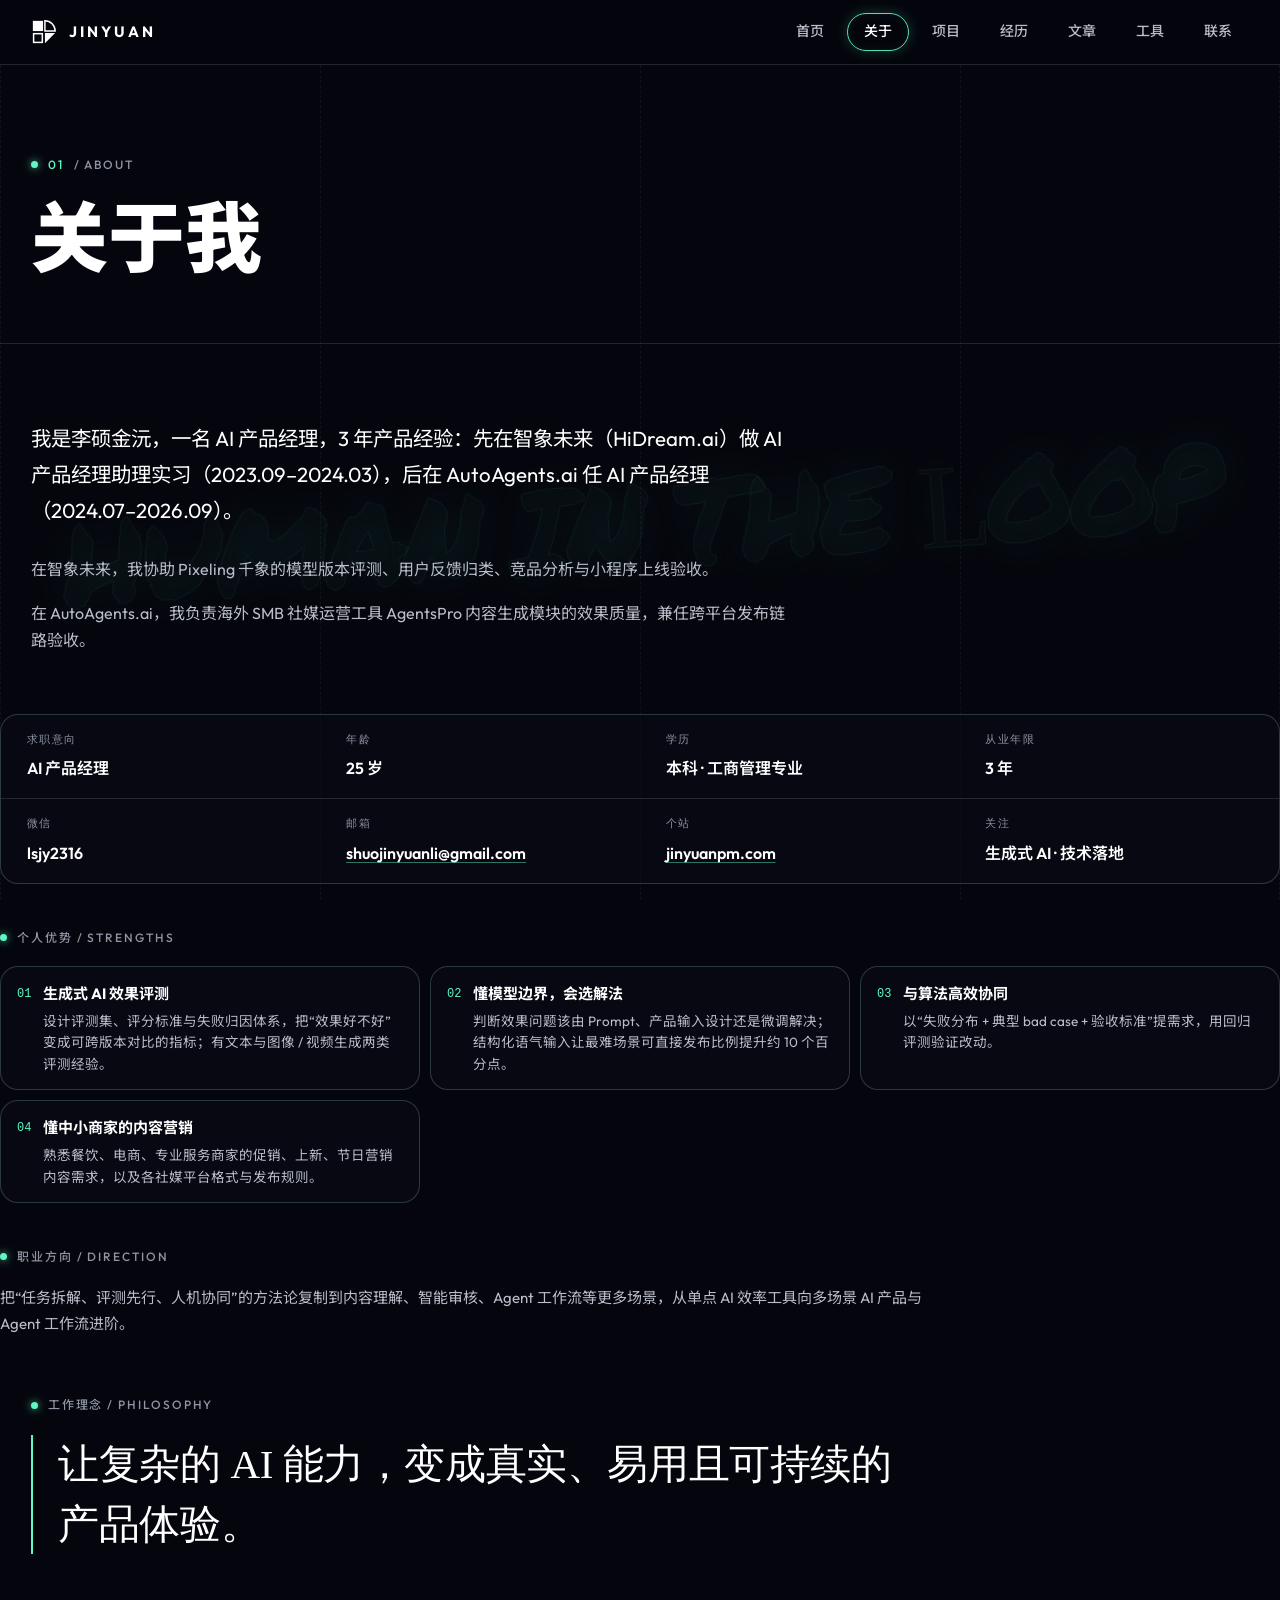
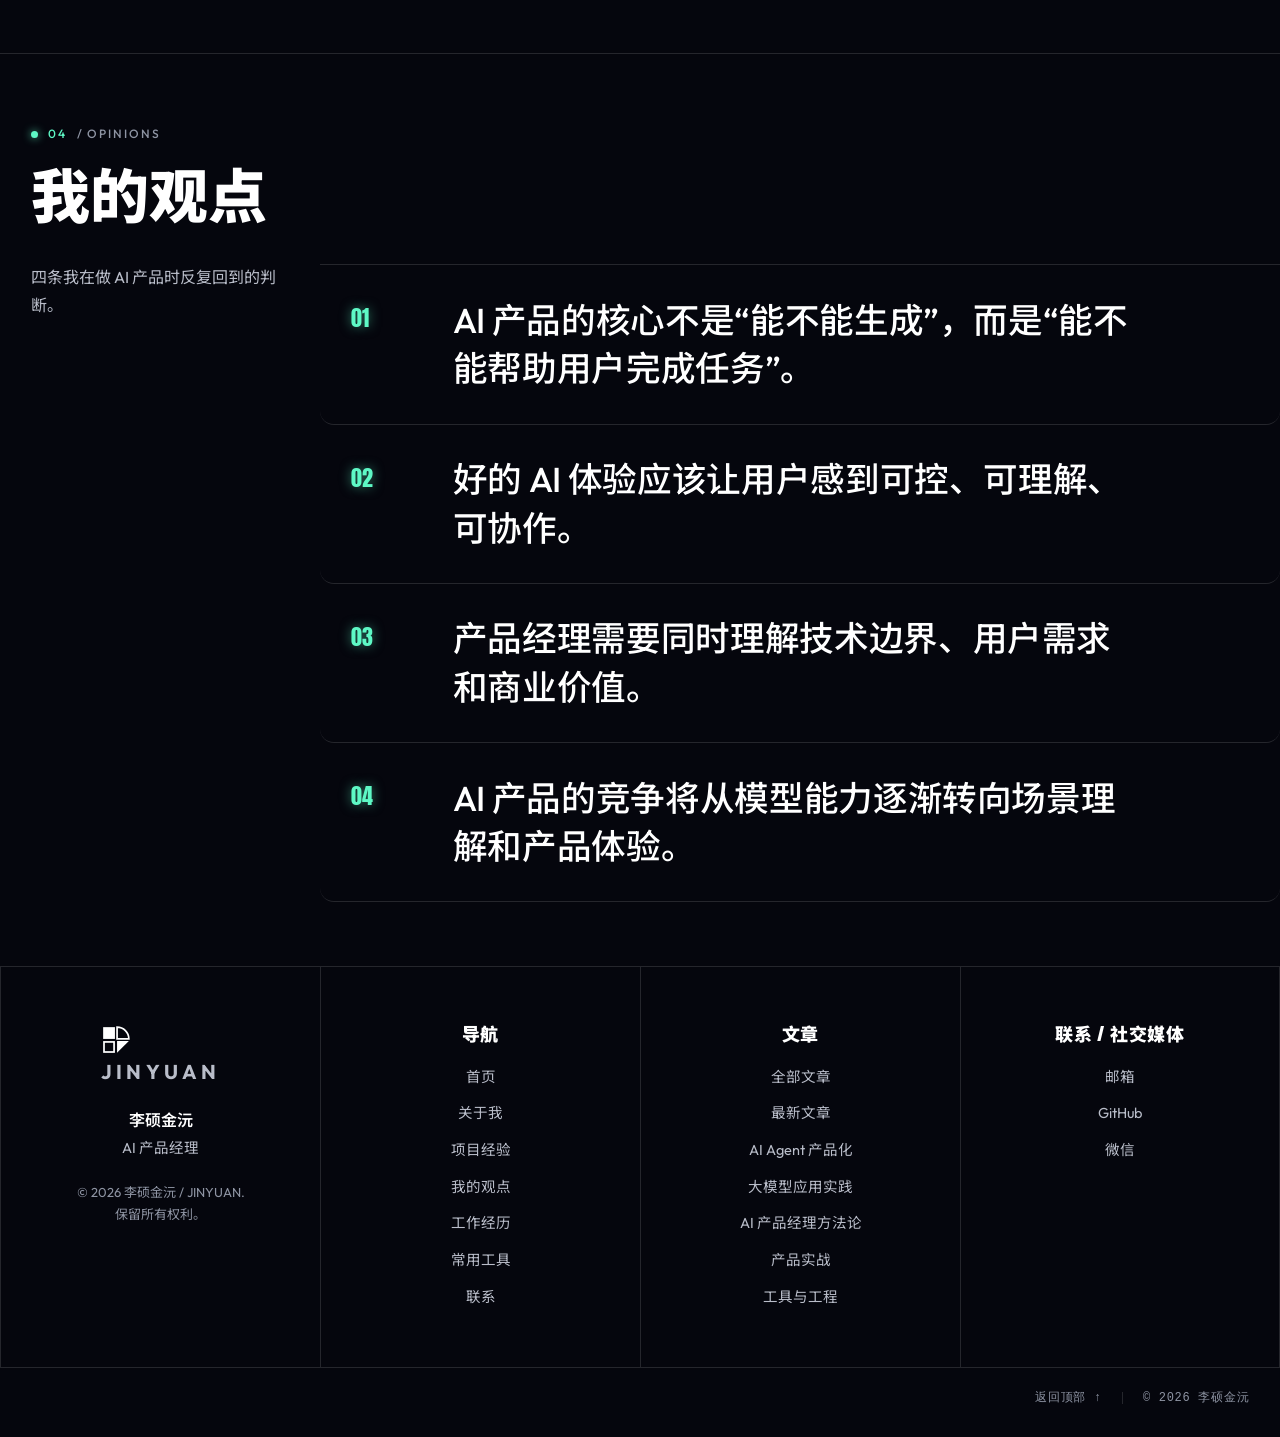
==== commit 478c88b7: "Remove AI 分身 chat (UI, CSS, js/chat.js, api/, knowledge builder); restore 李硕金沅 name in hero/header l" ====
--- a/about.html
+++ b/about.html
@@ -19,7 +19,7 @@
 <link rel="preconnect" href="https://fonts.googleapis.com">
 <link rel="preconnect" href="https://fonts.gstatic.com" crossorigin>
 <link rel="stylesheet" href="https://fonts.googleapis.com/css2?family=Anton&family=Outfit:wght@400;500;600;700&family=Noto+Sans+SC:wght@500;700;900&display=swap">
-<link rel="stylesheet" href="css/style.css?v=19">
+<link rel="stylesheet" href="css/style.css?v=20">
 <script>document.documentElement.classList.add('js')</script>
 <script type="application/ld+json">{"@context": "https://schema.org", "@type": "Person", "name": "李硕金沅", "alternateName": "JINYUAN", "jobTitle": "AI 产品经理", "description": "李硕金沅（JINYUAN）｜AI 产品经理。专注于人工智能产品、用户体验与商业化创新，关注 AI 产品设计、智能体、生成式 AI、用户需求与技术落地。", "inLanguage": "zh-Hans", "knowsAbout": ["AI 产品管理", "生成式 AI", "AI Agent", "用户体验"], "sameAs": ["https://github.com/Uashodauw"]}</script>
 </head>
@@ -28,7 +28,7 @@
 <div class="guides" aria-hidden="true"><div><span></span><span></span><span></span><span></span></div></div>
 <header class="site-header">
  <div class="wrap"><div class="nav-inner">
-  <div class="hdr-brand"><a class="logo" href="index.html" aria-label="JINYUAN 首页"><svg viewBox="0 0 28 28" fill="none" aria-hidden="true" focusable="false"><rect x="2" y="2" width="11" height="11" fill="currentColor"/><path d="M15 13V2a11 11 0 0 1 11 11z" stroke="currentColor" stroke-width="1.6"/><rect x="2.8" y="15.8" width="9.4" height="9.4" stroke="currentColor" stroke-width="1.6"/><path d="M15 26V15h11z" fill="currentColor"/></svg><span class="wm">JINYUAN</span></a><button class="chat-pill" type="button" data-chat-open aria-haspopup="dialog" aria-expanded="false"><i class="chat-pulse" aria-hidden="true"></i><span class="cp-long">问问 JinYuan 的 AI 分身</span><span class="cp-short" aria-hidden="true">AI 分身</span></button></div>
+  <a class="logo" href="index.html" aria-label="JINYUAN 首页"><svg viewBox="0 0 28 28" fill="none" aria-hidden="true" focusable="false"><rect x="2" y="2" width="11" height="11" fill="currentColor"/><path d="M15 13V2a11 11 0 0 1 11 11z" stroke="currentColor" stroke-width="1.6"/><rect x="2.8" y="15.8" width="9.4" height="9.4" stroke="currentColor" stroke-width="1.6"/><path d="M15 26V15h11z" fill="currentColor"/></svg><span class="wm">JINYUAN</span></a>
   <nav aria-label="主导航"><ul class="nav-links" id="nav-links"><li><a href="index.html">首页</a></li><li><a href="about.html" aria-current="page">关于</a></li><li><a href="projects.html">项目</a></li><li><a href="experience.html">经历</a></li><li><a href="articles.html">文章</a></li><li><a href="tools.html">工具</a></li><li><a href="contact.html">联系</a></li></ul></nav>
   <button class="nav-toggle" type="button" aria-expanded="false" aria-controls="nav-links" aria-label="打开菜单"><span></span></button>
  </div></div>
@@ -46,7 +46,7 @@
     <p class="muted">在 AutoAgents.ai，我负责海外 SMB 社媒运营工具 AgentsPro 内容生成模块的效果质量，兼任跨平台发布链路验收。</p>
    </div>
    <dl class="facts facts-8 reveal" style="margin:0">
-    <div><dt>求职意向</dt><dd>AI 产品经理</dd></div><div><dt>年龄</dt><dd>25 岁</dd></div><div><dt>学历</dt><dd>本科 · 工商管理专业</dd></div><div><dt>从业年限</dt><dd>3 年</dd></div><div><dt>微信</dt><dd>lsjy2316</dd></div><div><dt>邮箱</dt><dd><a href="mailto:shuojinyuan@gmail.com">shuojinyuan@gmail.com</a></dd></div><div><dt>个站</dt><dd><a href="index.html">jinyuanpm.com</a></dd></div><div><dt>关注</dt><dd>生成式 AI · 技术落地</dd></div>
+    <div><dt>求职意向</dt><dd>AI 产品经理</dd></div><div><dt>年龄</dt><dd>25 岁</dd></div><div><dt>学历</dt><dd>本科 · 工商管理专业</dd></div><div><dt>从业年限</dt><dd>3 年</dd></div><div><dt>微信</dt><dd>lsjy2316</dd></div><div><dt>邮箱</dt><dd><a href="mailto:shuojinyuanli@gmail.com">shuojinyuanli@gmail.com</a></dd></div><div><dt>个站</dt><dd><a href="index.html">jinyuanpm.com</a></dd></div><div><dt>关注</dt><dd>生成式 AI · 技术落地</dd></div>
    </dl>
    <div class="strengths-wrap reveal"><p class="label">个人优势 / STRENGTHS</p><ul class="strengths" aria-label="个人优势"><li><span class="n">01</span><div><b>生成式 AI 效果评测</b><p>设计评测集、评分标准与失败归因体系，把“效果好不好”变成可跨版本对比的指标；有文本与图像 / 视频生成两类评测经验。</p></div></li><li><span class="n">02</span><div><b>懂模型边界，会选解法</b><p>判断效果问题该由 Prompt、产品输入设计还是微调解决；结构化语气输入让最难场景可直接发布比例提升约 10 个百分点。</p></div></li><li><span class="n">03</span><div><b>与算法高效协同</b><p>以“失败分布 + 典型 bad case + 验收标准”提需求，用回归评测验证改动。</p></div></li><li><span class="n">04</span><div><b>懂中小商家的内容营销</b><p>熟悉餐饮、电商、专业服务商家的促销、上新、节日营销内容需求，以及各社媒平台格式与发布规则。</p></div></li></ul></div>
    <div class="direction reveal"><p class="label">职业方向 / DIRECTION</p><p>把“任务拆解、评测先行、人机协同”的方法论复制到内容理解、智能审核、Agent 工作流等更多场景，从单点 AI 效率工具向多场景 AI 产品与 Agent 工作流进阶。</p></div>
@@ -80,7 +80,7 @@
     <li><a href="articles.html">全部文章</a></li><li><a href="article.html?slug=gemini-4-argon-multimodal-review">最新文章</a></li>
     <li><a href="articles.html?cat=AI%20Agent%20%E4%BA%A7%E5%93%81%E5%8C%96">AI Agent 产品化</a></li><li><a href="articles.html?cat=%E5%A4%A7%E6%A8%A1%E5%9E%8B%E5%BA%94%E7%94%A8%E5%AE%9E%E8%B7%B5">大模型应用实践</a></li><li><a href="articles.html?cat=AI%20%E4%BA%A7%E5%93%81%E7%BB%8F%E7%90%86%E6%96%B9%E6%B3%95%E8%AE%BA">AI 产品经理方法论</a></li><li><a href="articles.html?cat=%E4%BA%A7%E5%93%81%E5%AE%9E%E6%88%98">产品实战</a></li><li><a href="articles.html?cat=%E5%B7%A5%E5%85%B7%E4%B8%8E%E5%B7%A5%E7%A8%8B">工具与工程</a></li></ul></nav>
    <nav class="fcol" aria-label="联系与社交媒体"><h2>联系 / 社交媒体</h2><ul>
-    <li><a href="mailto:shuojinyuan@gmail.com">邮箱</a></li><li><a href="https://github.com/Uashodauw" target="_blank" rel="noopener noreferrer">GitHub</a></li>
+    <li><a href="mailto:shuojinyuanli@gmail.com">邮箱</a></li><li><a href="https://github.com/Uashodauw" target="_blank" rel="noopener noreferrer">GitHub</a></li>
     <li><a href="contact.html#wechat">微信</a></li></ul></nav>
   </div>
   <div class="foot-art">
@@ -90,7 +90,6 @@
  </div>
 </footer>
 <script src="js/main.js?v=8" defer></script>
-<script src="js/chat.js?v=3" defer></script>
 <script src="js/router.js?v=2" defer></script>
 <script src="js/cursor.js?v=1" defer></script>
 </body>
--- a/css/style.css
+++ b/css/style.css
@@ -768,61 +768,3 @@
 
 /* about: image removed, text spans full width */
 #about .about-text{grid-column:1/-1;max-width:820px}
-/* ===== AI 分身 chat: trigger pill (header + homepage hero) and panel ===== */
-.sr-only{position:absolute;width:1px;height:1px;margin:-1px;padding:0;overflow:hidden;clip:rect(0 0 0 0);white-space:nowrap;border:0}
-.hdr-brand,.rv-brand{display:flex;align-items:center;gap:12px;min-width:0}
-.chat-pill{display:inline-flex;align-items:center;gap:8px;height:30px;padding:0 13px 0 11px;border:1px solid var(--card-line,rgba(170,230,210,.22));border-radius:999px;
-  background:rgba(10,12,24,.55);color:var(--fg,#f1f1ee);font:500 12.5px/1 var(--sans);letter-spacing:.01em;white-space:nowrap;cursor:pointer;
-  -webkit-backdrop-filter:blur(6px);backdrop-filter:blur(6px);transition:border-color .25s,background .25s,color .25s}
-.chat-pill:hover,.chat-pill:focus-visible,.chat-pill[aria-expanded="true"]{border-color:rgba(94,248,197,.65);color:#fff;background:rgba(94,248,197,.08)}
-.chat-pill:focus-visible{outline:2px solid #5ef8c5;outline-offset:2px}
-.chat-pulse{position:relative;width:7px;height:7px;border-radius:50%;background:#5ef8c5;box-shadow:0 0 8px rgba(94,248,197,.8);flex:none}
-.chat-pulse::after{content:"";position:absolute;inset:-4px;border-radius:50%;border:1px solid rgba(94,248,197,.55);animation:chat-ping 2.4s ease-out infinite}
-@keyframes chat-ping{0%{transform:scale(.5);opacity:.9}80%,100%{transform:scale(1.6);opacity:0}}
-.cp-short{display:none}
-.rv-chat-pill{height:calc(var(--s,1vw)*2.85);min-height:30px;font-family:var(--rv-body,var(--sans));font-size:max(12.5px,calc(var(--s,1vw)*1.05));padding:0 calc(var(--s,1vw)*1.3) 0 calc(var(--s,1vw)*1.05);border-color:rgba(255,255,255,.55);background:rgba(5,6,13,.35)}
-.rv-brand{gap:calc(var(--s,1vw)*1.1)}
-@media (max-width:900px){.hdr-brand{gap:10px}.hdr-brand .chat-pill .cp-long{display:none}.hdr-brand .chat-pill .cp-short{display:inline}}
-@media (max-width:820px){.rv-chat-pill{height:36px;font-size:13px;padding:0 12px 0 10px}.rv-chat-pill .cp-long{display:none}.rv-chat-pill .cp-short{display:inline}}
-@media (max-width:420px){.hdr-brand .logo .wm{display:none}}
-
-.chat-panel{position:fixed;z-index:450;left:clamp(12px,1.8vw,28px);top:76px;width:min(392px,calc(100vw - 24px));height:min(580px,calc(100vh - 100px));
-  display:flex;flex-direction:column;border:1px solid var(--card-line,rgba(170,230,210,.22));border-radius:18px;overflow:hidden;
-  background:rgba(8,10,22,.9);-webkit-backdrop-filter:blur(18px) saturate(1.2);backdrop-filter:blur(18px) saturate(1.2);
-  box-shadow:0 18px 50px rgba(0,0,0,.55),0 0 28px rgba(61,220,151,.12);color:var(--fg,#f1f1ee);font-family:var(--sans);
-  opacity:0;transform:translateY(-8px) scale(.98);transform-origin:0 0;transition:opacity .22s ease,transform .22s cubic-bezier(.2,.8,.2,1)}
-.chat-panel.open{opacity:1;transform:none}
-.chat-head{display:flex;align-items:center;gap:10px;padding:14px 14px 12px 16px;border-bottom:1px solid var(--line,rgba(255,255,255,.12))}
-.chat-dot{width:8px;height:8px;border-radius:50%;background:#5ef8c5;box-shadow:0 0 10px rgba(94,248,197,.8);flex:none}
-.chat-ttl{display:flex;flex-direction:column;gap:2px;min-width:0;flex:1}
-.chat-ttl b{font-size:14.5px;font-weight:600;letter-spacing:.01em}
-.chat-ttl span{font-size:11.5px;color:var(--dim,#8f8f8b)}
-.chat-x{width:32px;height:32px;border-radius:50%;border:1px solid var(--line,rgba(255,255,255,.18));background:none;color:var(--muted,#b4b4b0);font-size:18px;line-height:1;cursor:pointer;transition:color .2s,border-color .2s}
-.chat-x:hover,.chat-x:focus-visible{color:#fff;border-color:rgba(94,248,197,.6)}
-.chat-log{flex:1;overflow-y:auto;padding:14px 14px 6px;display:flex;flex-direction:column;gap:10px;overscroll-behavior:contain;scrollbar-width:thin}
-.chat-msg{max-width:88%;padding:9px 12px;border-radius:14px;font-size:14px;line-height:1.65;white-space:pre-wrap;word-break:break-word}
-.chat-msg.bot{align-self:flex-start;background:rgba(255,255,255,.05);border:1px solid rgba(255,255,255,.08);border-top-left-radius:4px;color:#e6e8ee}
-.chat-msg.me{align-self:flex-end;background:rgba(94,248,197,.14);border:1px solid rgba(94,248,197,.32);border-top-right-radius:4px;color:#f2fffa}
-.chat-msg.err{color:#ffc4b8;border-color:rgba(255,157,138,.35);background:rgba(255,157,138,.06)}
-.chat-msg.typing{display:inline-flex;gap:5px;padding:13px 14px}
-.chat-msg.typing i{width:6px;height:6px;border-radius:50%;background:#5ef8c5;opacity:.35;animation:chat-dots 1.1s infinite ease-in-out}
-.chat-msg.typing i:nth-child(2){animation-delay:.15s}.chat-msg.typing i:nth-child(3){animation-delay:.3s}
-@keyframes chat-dots{0%,80%,100%{opacity:.25;transform:translateY(0)}40%{opacity:1;transform:translateY(-3px)}}
-.chat-note{align-self:center;font-size:11.5px;color:var(--dim,#8f8f8b)}
-.chat-sugg{display:flex;flex-wrap:wrap;gap:6px;padding:4px 14px 10px}
-.chat-sugg[hidden]{display:none}
-.chat-chip{border:1px solid var(--card-line,rgba(170,230,210,.22));background:rgba(94,248,197,.04);color:var(--muted,#b4b4b0);border-radius:999px;padding:6px 11px;font:500 12.5px/1.2 var(--sans);cursor:pointer;transition:color .2s,border-color .2s}
-.chat-chip:hover,.chat-chip:focus-visible{color:#fff;border-color:rgba(94,248,197,.6)}
-.chat-form{display:flex;align-items:flex-end;gap:8px;padding:10px 12px 12px;border-top:1px solid var(--line,rgba(255,255,255,.12))}
-.chat-form textarea{flex:1;resize:none;min-height:40px;max-height:120px;padding:10px 12px;border-radius:12px;border:1px solid rgba(255,255,255,.14);background:rgba(255,255,255,.04);color:#fff;font:14px/1.45 var(--sans);outline:none;transition:border-color .2s}
-.chat-form textarea:focus{border-color:rgba(94,248,197,.6)}
-.chat-form textarea::placeholder{color:var(--dim,#8f8f8b)}
-.chat-send{width:40px;height:40px;flex:none;border-radius:50%;border:0;display:grid;place-items:center;color:#04110c;background:linear-gradient(180deg,#7dffd6,#3ddc97);box-shadow:0 0 14px rgba(61,220,151,.4);cursor:pointer;transition:opacity .2s,transform .2s}
-.chat-send svg{width:18px;height:18px}
-.chat-send:disabled{opacity:.45;cursor:default}
-.chat-send:not(:disabled):hover{transform:translateX(2px)}
-@media (max-width:640px){
-  .chat-panel{left:0;right:0;top:auto;bottom:0;width:auto;height:min(78vh,620px);height:min(78dvh,620px);border-radius:18px 18px 0 0;border-bottom:0;transform:translateY(24px);transform-origin:50% 100%;padding-bottom:env(safe-area-inset-bottom)}
-  .chat-panel.open{transform:none}
-}
-@media (prefers-reduced-motion:reduce){.chat-panel{transition:opacity .15s}.chat-pulse::after{animation:none}}
